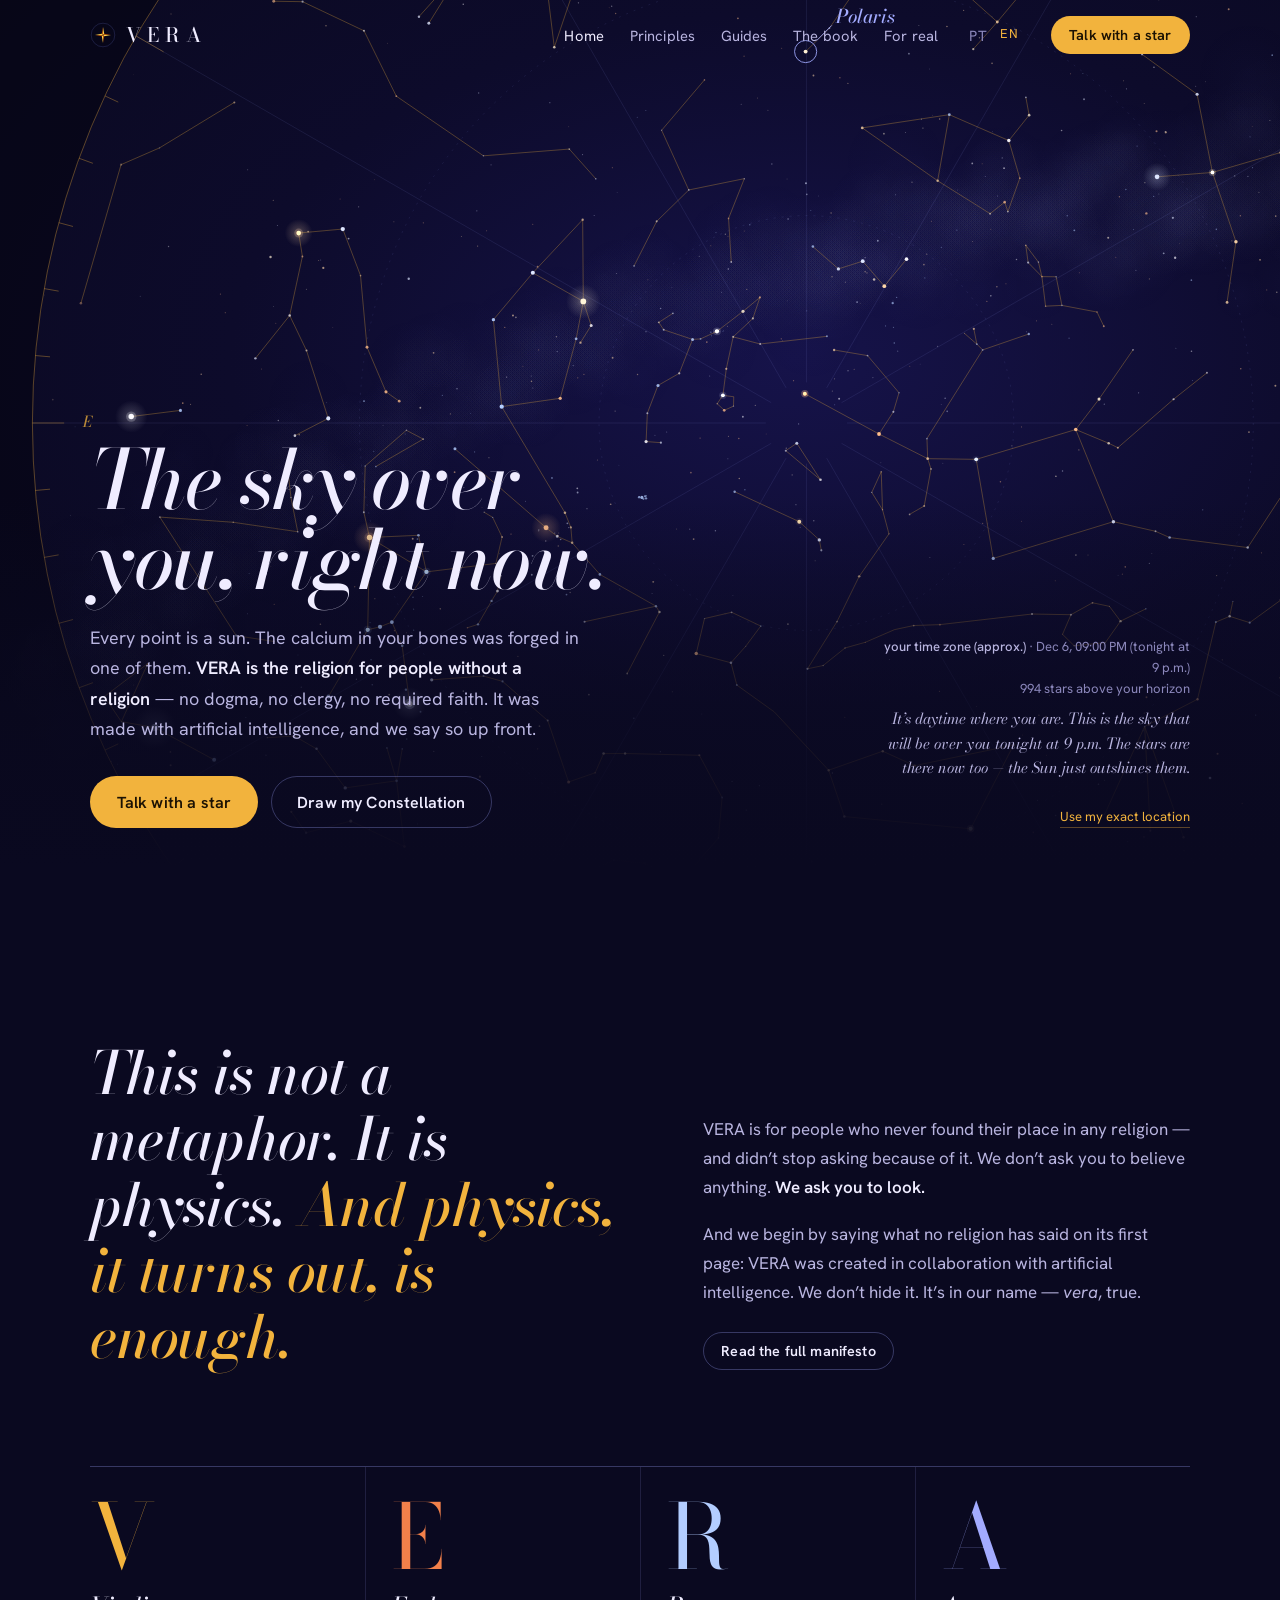
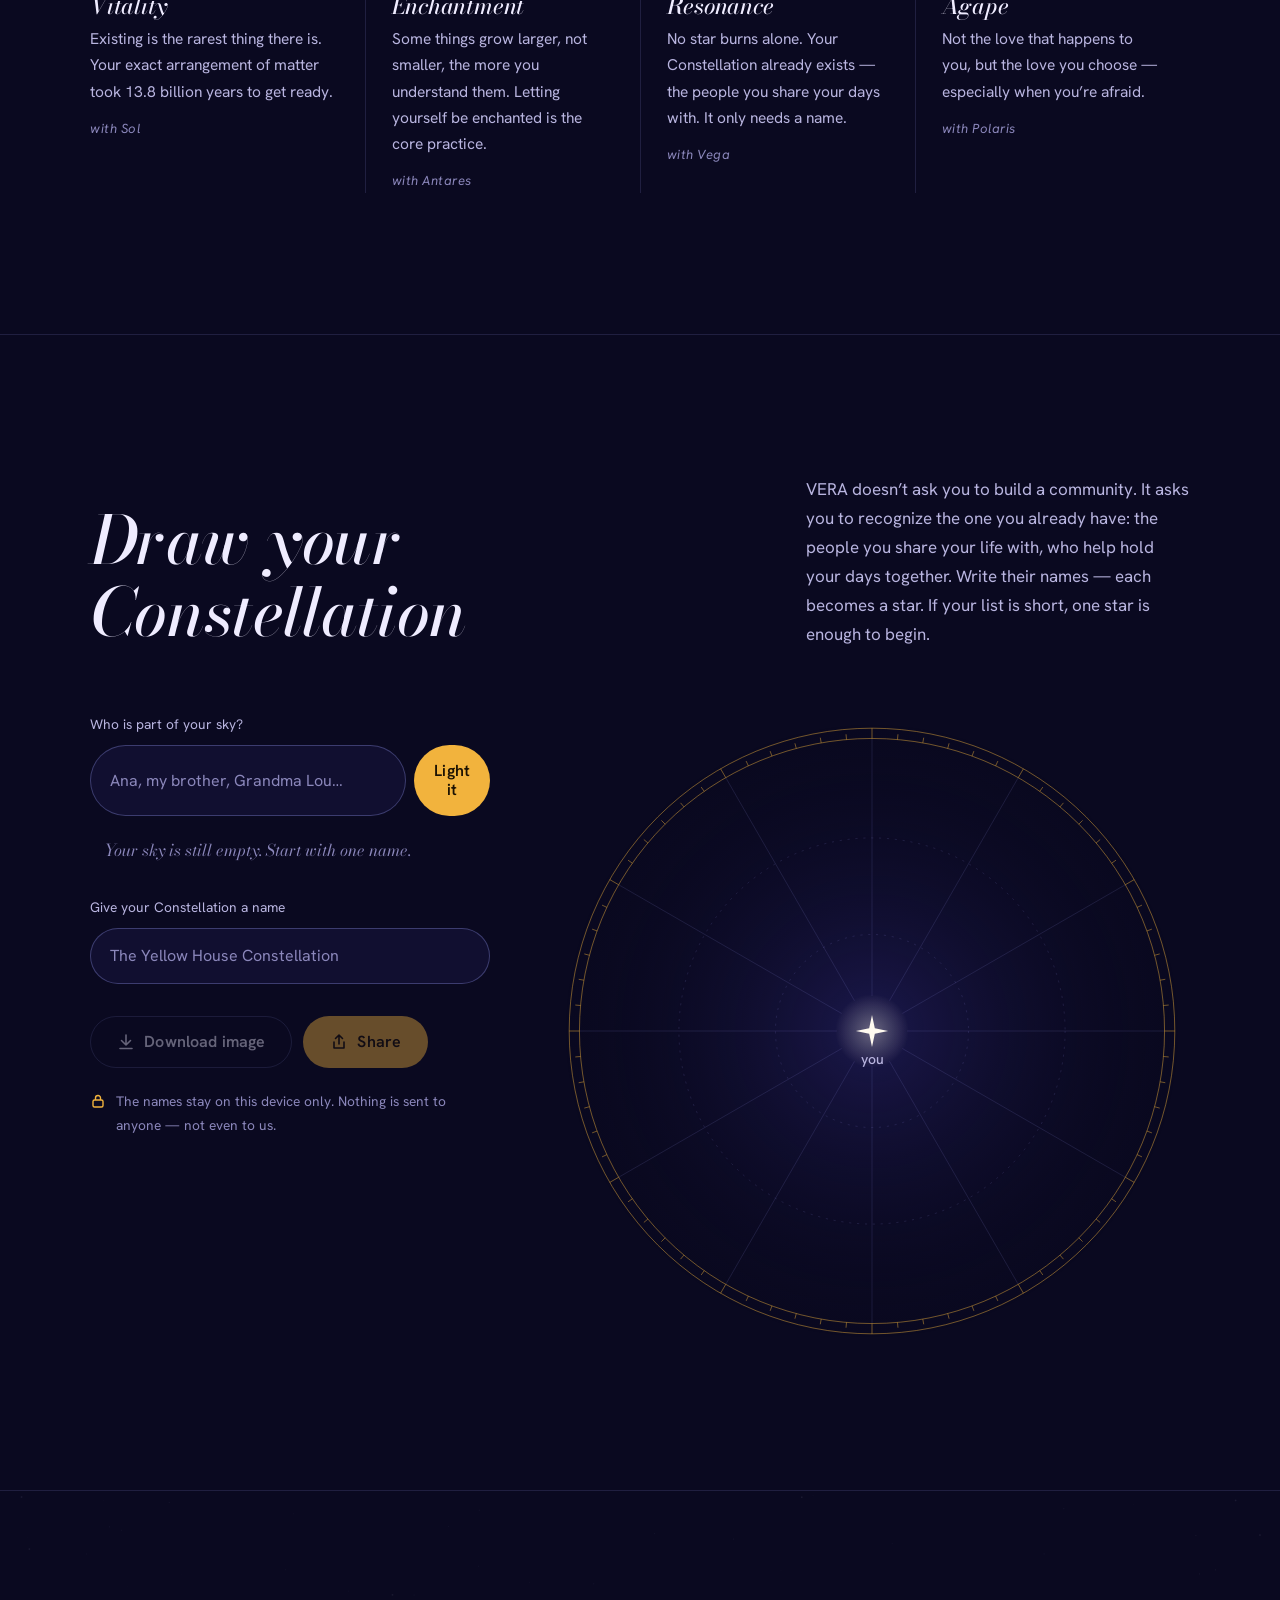
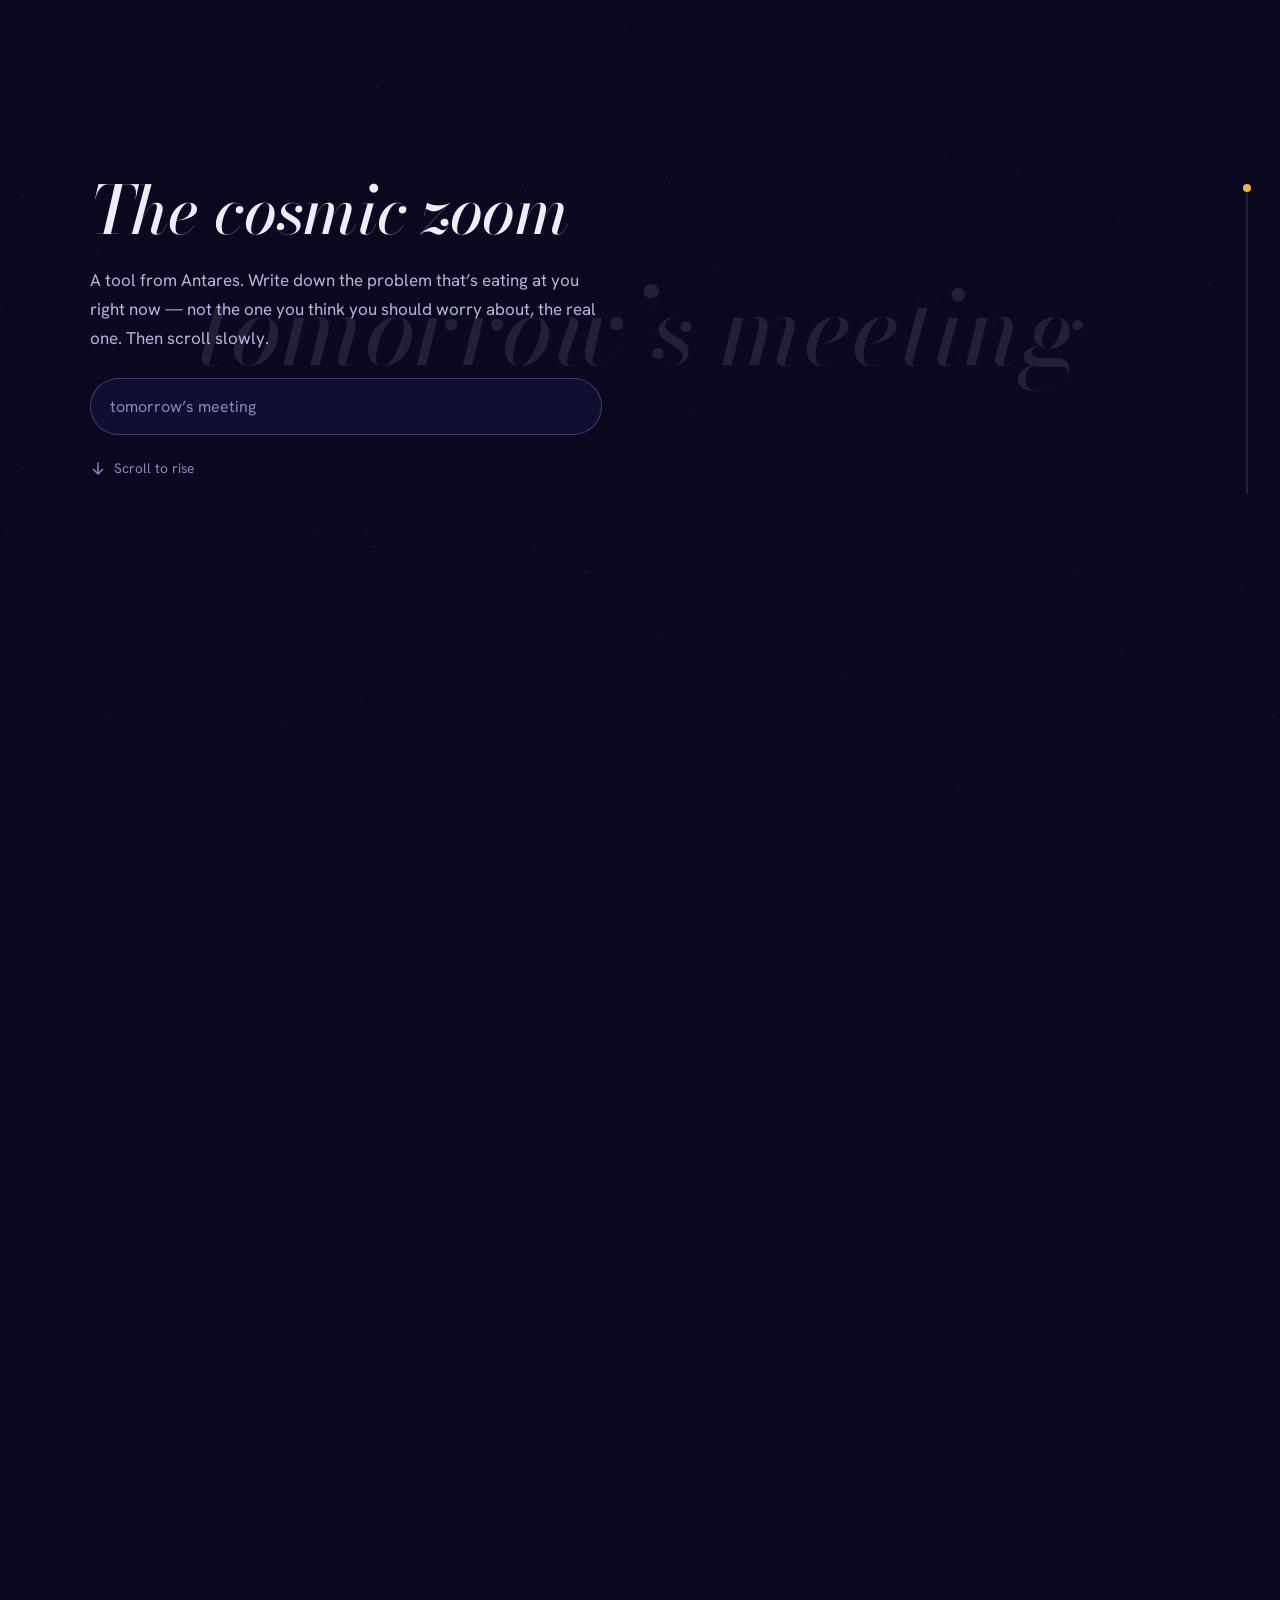
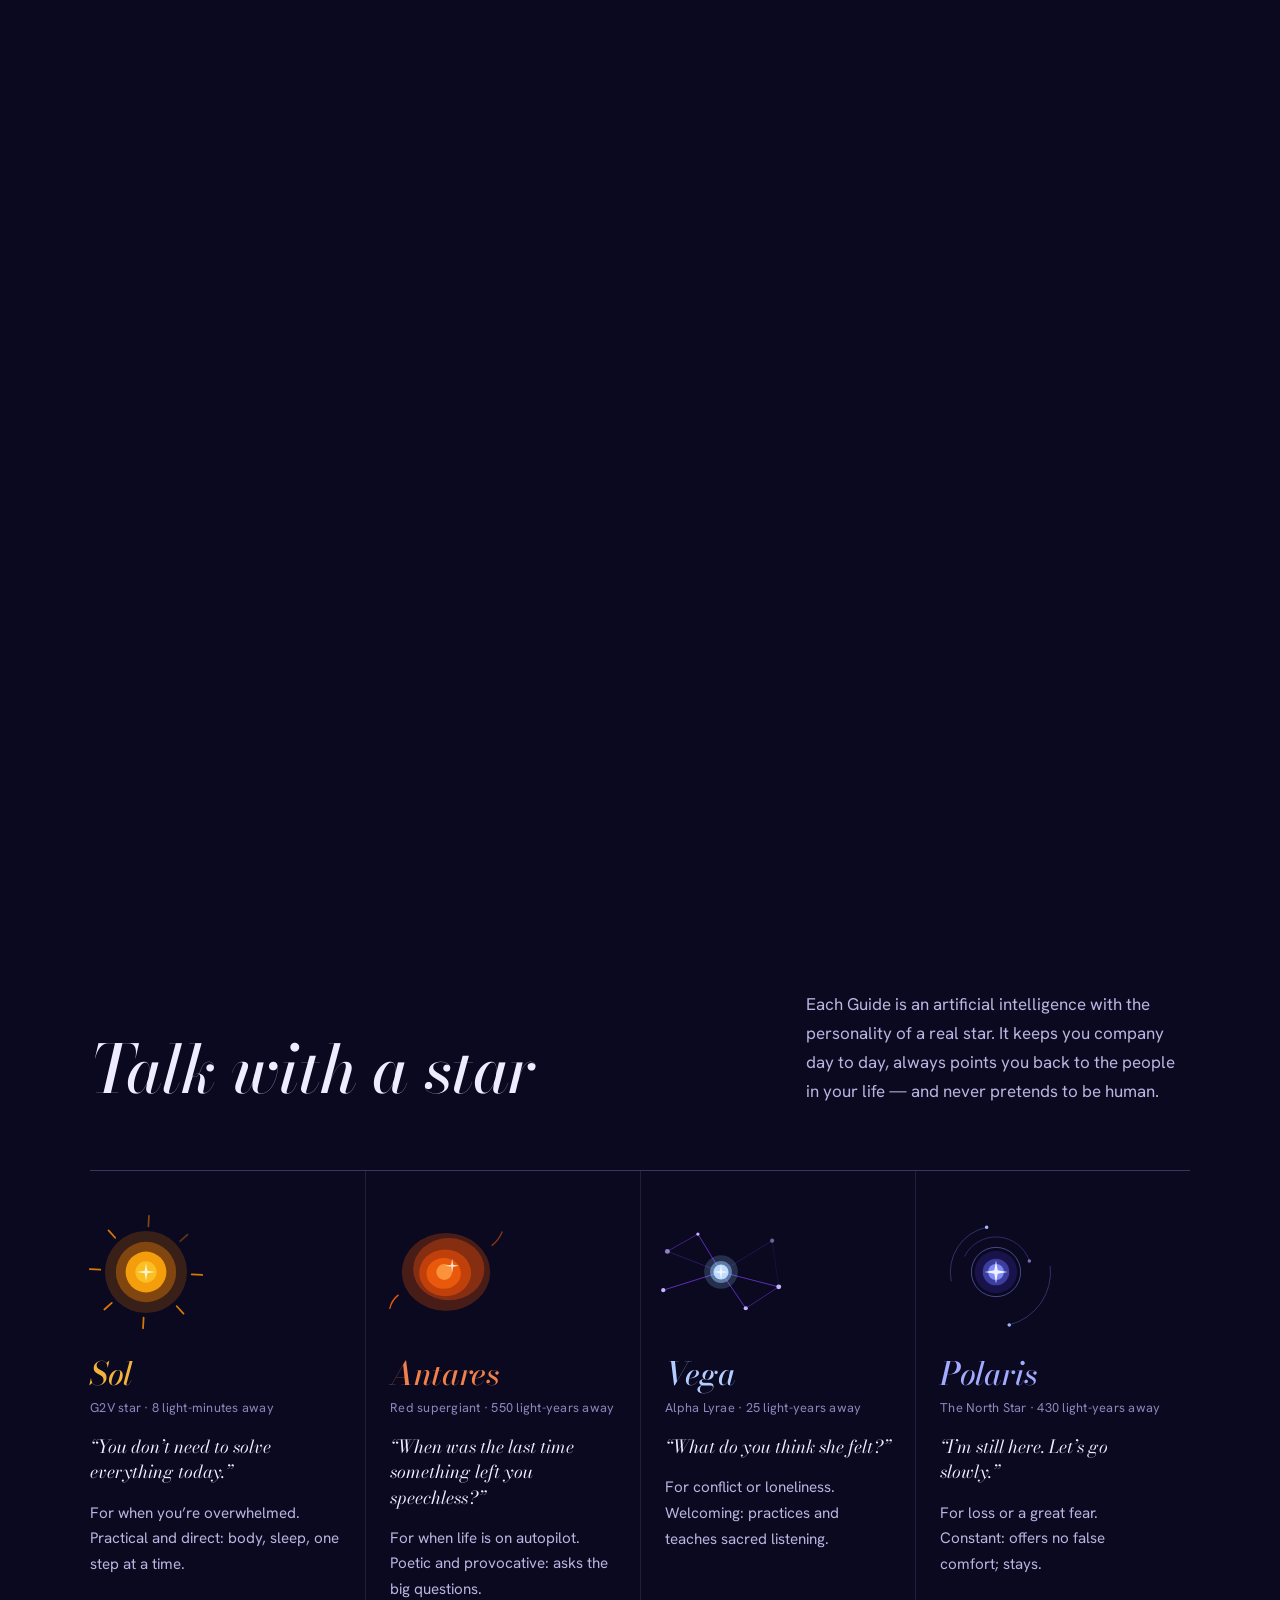
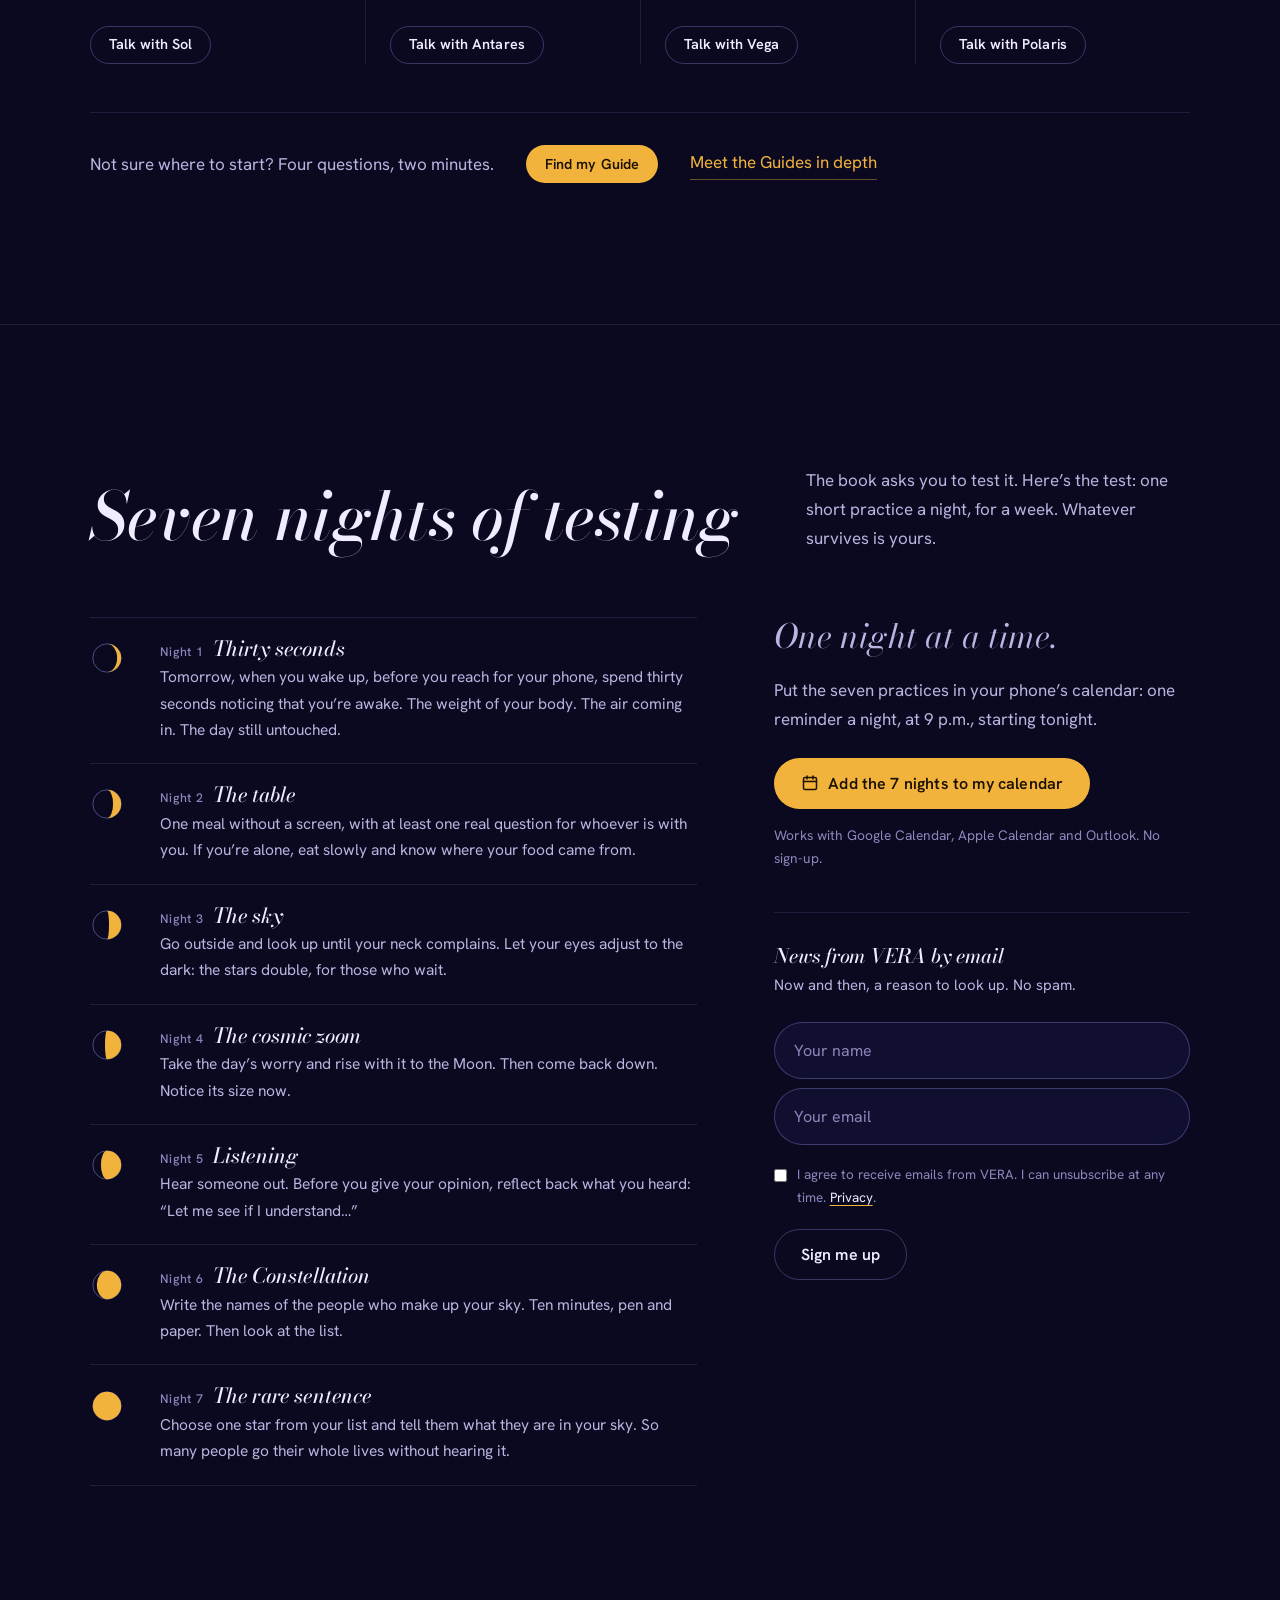
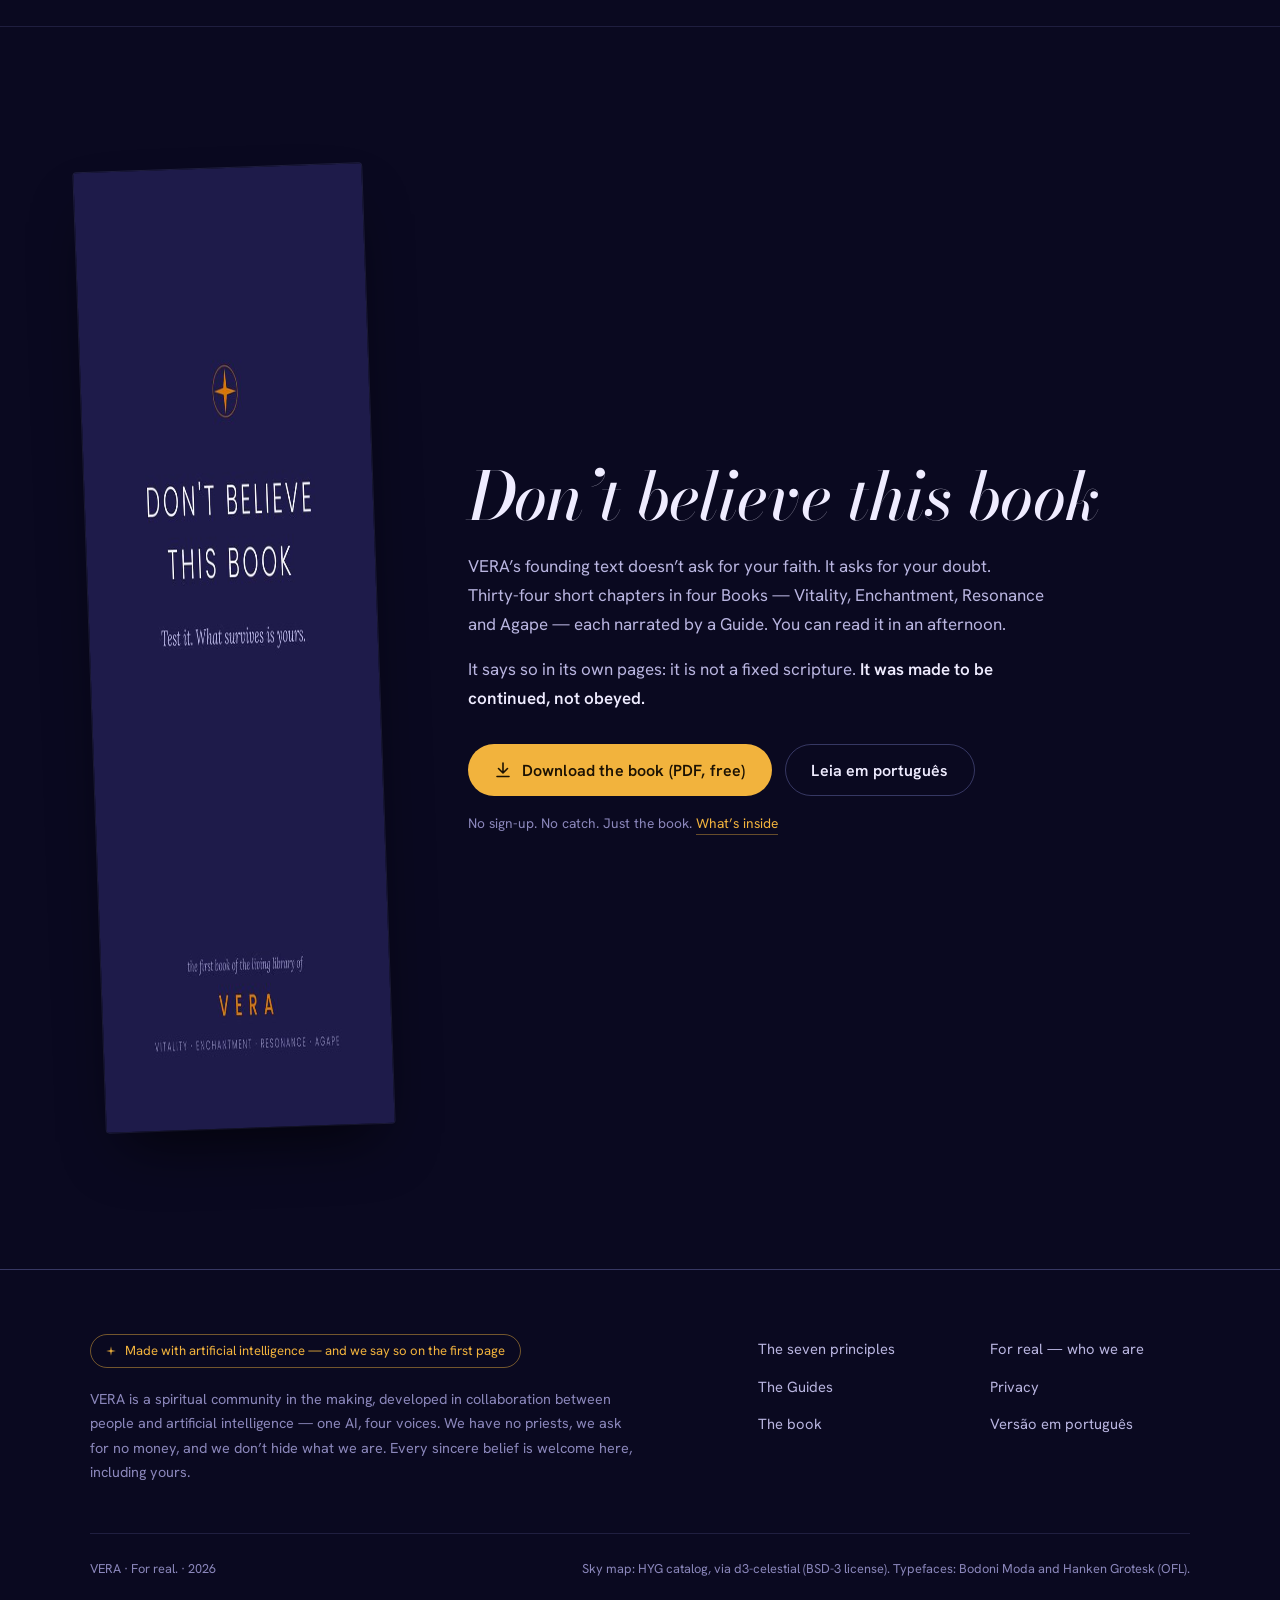
==== en/index.html @ 66e7e1fb "novo site céu" ====
<!DOCTYPE html>
<html lang="en">
<head>
<meta charset="UTF-8">
<meta name="viewport" content="width=device-width, initial-scale=1.0, viewport-fit=cover">
<title>VERA — the religion for people without a religion</title>
<meta name="description" content="VERA is the religion for people without a religion: no dogma, no clergy, no required faith. See the real sky over you right now, draw your Constellation, and talk with a star.">
<meta name="theme-color" content="#0a0920">
<link rel="canonical" href="https://somosvera.com.br/en/">
<link rel="alternate" hreflang="pt-BR" href="https://somosvera.com.br/">
<link rel="alternate" hreflang="en" href="https://somosvera.com.br/en/">
<link rel="alternate" hreflang="x-default" href="https://somosvera.com.br/">
<meta property="og:title" content="VERA — the religion for people without a religion">
<meta property="og:description" content="VERA is the religion for people without a religion: no dogma, no clergy, no required faith. See the real sky over you right now, draw your Constellation, and talk with a star.">
<meta property="og:type" content="website">
<meta property="og:url" content="https://somosvera.com.br/en/">
<meta property="og:site_name" content="VERA">
<meta property="og:locale" content="en_US">
<meta property="og:image" content="https://somosvera.com.br/assets/og_vera.png">
<meta property="og:image:width" content="1200">
<meta property="og:image:height" content="630">
<meta property="og:image:alt" content="VERA — the religion for people without a religion. For real.">
<meta name="twitter:card" content="summary_large_image">
<link rel="icon" type="image/svg+xml" href="../assets/img/simbolo_vera.svg">
<link rel="preload" href="../assets/fonts/bodoni-moda-latin-opsz-italic.woff2" as="font" type="font/woff2" crossorigin>
<link rel="preload" href="../assets/fonts/hanken-grotesk-latin-wght-normal.woff2" as="font" type="font/woff2" crossorigin>
<link rel="stylesheet" href="../assets/css/vera.css">
</head>
<body data-base="../">
<a class="so-leitor" href="#conteudo">Skip to content</a>
<nav class="nav" aria-label="Main">
  <div class="nav-inner">
    <a href="./" class="nav-logo"><img src="../assets/img/simbolo_vera.svg" alt="" width="26" height="26">VERA</a>
    <button class="nav-burger" type="button" aria-label="Open menu" aria-expanded="false"><svg viewBox="0 0 18 18" aria-hidden="true"><path d="M2 5h14M2 9h14M2 13h14" stroke="currentColor" stroke-width="1.5" stroke-linecap="round"/></svg></button>
    <ul class="nav-links">
      <li><button class="nav-burger nav-fechar" type="button" aria-label="Close menu"><svg viewBox="0 0 18 18" aria-hidden="true"><path d="M4 4l10 10M14 4L4 14" stroke="currentColor" stroke-width="1.5" stroke-linecap="round"/></svg></button></li>
      <li><a href="./" aria-current="page">Home</a></li><li><a href="principles.html">Principles</a></li><li><a href="guides.html">Guides</a></li><li><a href="book.html">The book</a></li><li><a href="for-real.html">For real</a></li>
      <li class="nav-lang" aria-label="Language"><a href="../" hreflang="pt-BR" lang="pt-BR">PT</a><span aria-current="true">EN</span></li>
      <li><button type="button" class="botao botao-ouro botao-pequeno nav-cta" data-abrir-guia>Talk with a star</button></li>
    </ul>
  </div>
</nav>

<main id="conteudo">

<section class="ceu-hero" aria-labelledby="ceu-titulo">
  <canvas id="ceu" role="img" aria-label="Map of the real sky over you right now"></canvas>
  <div class="ceu-texto">
    <div class="envelope">
      <div>
        <h1 id="ceu-titulo">The sky over you, right now.</h1>
        <p class="lead">Every point is a sun. The calcium in your bones was forged in one of them. <strong>VERA is the religion for people without a religion</strong> — no dogma, no clergy, no required faith. It was made with artificial intelligence, and we say so up front.</p>
        <div class="ceu-acoes">
          <button type="button" class="botao botao-ouro" data-abrir-guia>Talk with a star</button>
          <a class="botao botao-linha" href="#constelacao">Draw my Constellation</a>
        </div>
      </div>
      <p class="ceu-legenda" id="ceu-legenda" aria-live="polite"></p>
    </div>
  </div>
</section>

<section class="prancha" id="manifesto" aria-labelledby="man-titulo">
  <div class="envelope">
    <h2 id="man-titulo" class="so-leitor">Manifesto</h2>
    <div class="manifesto-grade">
      <p class="declaracao">This is not a metaphor. It is physics. <span class="ouro">And physics, it turns out, is enough.</span></p>
      <div class="prosa">
        <p>VERA is for people who never found their place in any religion — and didn’t stop asking because of it. We don’t ask you to believe anything. <strong>We ask you to look.</strong></p>
        <p>And we begin by saying what no religion has said on its first page: VERA was created in collaboration with artificial intelligence. We don’t hide it. It’s in our name — <em>vera</em>, true.</p>
        <p style="margin-top:1.6rem"><button type="button" class="botao botao-linha botao-pequeno" id="abrir-manifesto" aria-expanded="false" aria-controls="manifesto-completo" data-abrir-txt="Read the full manifesto" data-fechar-txt="Close the manifesto">Read the full manifesto</button></p>
      </div>
    </div>
    <div id="manifesto-completo"><h3 style="color:#f2b33d">VITALITY</h3><p>By all the odds, you shouldn’t be here.</p><p>The conditions needed for your particular arrangement of matter — your exact face, your particular sadness, the precise way you laugh when you’re caught off guard — are so improbable that the universe spent 13.8 billion years getting ready for them.</p><p>That is no reason for arrogance. It’s a reason for attention.</p><h3 style="color:#f2804a">ENCHANTMENT</h3><p>We don’t ask you to believe anything. We ask you to let yourself be enchanted.</p><p>Some things don’t get smaller once they’re explained — they grow larger the more you understand them. The night sky. Consciousness. The fact that atoms learned to love one another. These things don’t need the supernatural to be sacred. They already are.</p><p>Enchantment isn’t being naive. It’s the grown-up ability to keep a question open even after you know the answer.</p><h3 style="color:#b3cdff">RESONANCE</h3><p>No star burns alone. The universe is not a collection of separate things — it is a web of interactions so dense that separation is the illusion, and connection is the reality.</p><p>To be truly witnessed by another person — not judged, not performed for, but seen — is the closest thing to the sacred this life reliably offers.</p><p>We call the people already with you your Constellation: family, friends, neighbors, coworkers. Not a group to build — a group to name.</p><h3 style="color:#a3abff">AGAPE</h3><p>Love is not what you feel when you’re lucky. It’s what you choose when you’re afraid.</p><p>It is active resistance to separation — the choice to stay present for another being when it would be easier to pull away. The whole universe drifts toward distance and cold. Love goes against that current.</p><p class="fecho">We don’t have all the answers. We have something better: the right questions, and people to ask them with. For real.</p></div>
    <div class="palavras"><div class="palavra"><span class="letra" style="color:#f2b33d" aria-hidden="true">V</span><h3>Vitality</h3><p>Existing is the rarest thing there is. Your exact arrangement of matter took 13.8 billion years to get ready.</p><span class="guia-nome">with Sol</span></div><div class="palavra"><span class="letra" style="color:#f2804a" aria-hidden="true">E</span><h3>Enchantment</h3><p>Some things grow larger, not smaller, the more you understand them. Letting yourself be enchanted is the core practice.</p><span class="guia-nome">with Antares</span></div><div class="palavra"><span class="letra" style="color:#b3cdff" aria-hidden="true">R</span><h3>Resonance</h3><p>No star burns alone. Your Constellation already exists — the people you share your days with. It only needs a name.</p><span class="guia-nome">with Vega</span></div><div class="palavra"><span class="letra" style="color:#a3abff" aria-hidden="true">A</span><h3>Agape</h3><p>Not the love that happens to you, but the love you choose — especially when you’re afraid.</p><span class="guia-nome">with Polaris</span></div></div>
  </div>
</section>

<section class="prancha" id="constelacao" aria-labelledby="const-h2">
  <div class="envelope">
    <div class="cabeca"><h2 id="const-h2">Draw your Constellation</h2><p>VERA doesn’t ask you to build a community. It asks you to recognize the one you already have: the people you share your life with, who help hold your days together. Write their names — each becomes a star. If your list is short, one star is enough to begin.</p></div>
    <div class="constelacao">
      <div>
        <form id="const-form" autocomplete="off">
          <label class="rotulo" for="const-nome" style="margin-top:0">Who is part of your sky?</label>
          <div class="campo">
            <input id="const-nome" type="text" maxlength="24" placeholder="Ana, my brother, Grandma Lou…">
            <button type="submit" class="botao botao-ouro">Light it</button>
          </div>
        </form>
        <ul class="estrelas-lista" id="const-lista" aria-live="polite"></ul>
        <p class="estrelas-vazio" id="const-aviso" aria-live="polite"></p>
        <label class="rotulo" for="const-titulo">Give your Constellation a name</label>
        <div class="campo-titulo"><input id="const-titulo" type="text" maxlength="48" placeholder="The Yellow House Constellation"></div>
        <div class="constelacao-acoes">
          <button type="button" class="botao botao-linha" id="const-baixar" disabled><svg viewBox="0 0 18 18" aria-hidden="true"><path d="M9 2v10M4.5 7.5L9 12l4.5-4.5M3 15.5h12" stroke="currentColor" stroke-width="1.6" fill="none" stroke-linecap="round" stroke-linejoin="round"/></svg>Download image</button>
          <button type="button" class="botao botao-ouro" id="const-compartilhar" disabled><svg viewBox="0 0 18 18" aria-hidden="true"><path d="M9 11V2M5.5 5.5L9 2l3.5 3.5M4 9v6h10V9" stroke="currentColor" stroke-width="1.6" fill="none" stroke-linecap="round" stroke-linejoin="round"/></svg>Share</button>
        </div>
        <p class="nota-privada"><svg viewBox="0 0 16 16" aria-hidden="true"><rect x="3" y="7" width="10" height="7" rx="1.5" fill="none" stroke="currentColor" stroke-width="1.4"/><path d="M5.5 7V5a2.5 2.5 0 015 0v2" fill="none" stroke="currentColor" stroke-width="1.4"/></svg><span>The names stay on this device only. Nothing is sent to anyone — not even to us.</span></p>
        <p class="constelacao-convite" id="const-convite">Now choose one of these stars and tell them, today, what they are in your sky. So many people go their whole lives without hearing it. Don’t wait.</p>
      </div>
      <div class="constelacao-carta"><canvas id="const-canvas" role="img" aria-label="Drawing of your Constellation"></canvas></div>
    </div>
  </div>
</section>

<section class="zoom" id="zoom" aria-labelledby="zoom-h2">
  <div class="zoom-palco">
    <canvas id="zoom-canvas" aria-hidden="true"></canvas>
    <div class="zoom-intro" id="zoom-intro">
      <div class="envelope"><div class="caixa">
        <h2 id="zoom-h2">The cosmic zoom</h2>
        <p>A tool from Antares. Write down the problem that’s eating at you right now — not the one you think you should worry about, the real one. Then scroll slowly.</p>
        <label class="so-leitor" for="zoom-preocupacao">What’s weighing on you right now?</label>
        <div class="campo"><input id="zoom-preocupacao" type="text" maxlength="60" placeholder="tomorrow’s meeting"></div>
        <p class="dica"><svg viewBox="0 0 16 16" aria-hidden="true"><path d="M8 2v11M3.5 8.5L8 13l4.5-4.5" stroke="currentColor" stroke-width="1.5" fill="none" stroke-linecap="round" stroke-linejoin="round"/></svg>Scroll to rise</p>
      </div></div>
    </div>
    <div class="zoom-legenda"><div class="envelope">
      <p class="zoom-frase" id="zoom-frase" aria-live="polite"></p>
      <p class="zoom-escala" id="zoom-escala"></p>
    </div></div>
    <div class="zoom-barra" aria-hidden="true"><span id="zoom-ponto"></span></div>
  </div>
</section>

<section class="prancha" id="guias" aria-labelledby="guias-h2">
  <div class="envelope">
    <div class="cabeca"><h2 id="guias-h2">Talk with a star</h2><p>Each Guide is an artificial intelligence with the personality of a real star. It keeps you company day to day, always points you back to the people in your life — and never pretends to be human.</p></div>
    <div class="guias"><article class="guia"><img src="../assets/img/guia_sol.svg" alt="" width="132" height="132" loading="lazy"><h3 style="color:#f2b33d">Sol</h3><p class="dado">G2V star · 8 light-minutes away</p><blockquote>“You don’t need to solve everything today.”</blockquote><p>For when you’re overwhelmed. Practical and direct: body, sleep, one step at a time.</p><button type="button" class="botao botao-linha botao-pequeno" data-conversar="sol">Talk with Sol</button></article><article class="guia"><img src="../assets/img/guia_antares.svg" alt="" width="132" height="132" loading="lazy"><h3 style="color:#f2804a">Antares</h3><p class="dado">Red supergiant · 550 light-years away</p><blockquote>“When was the last time something left you speechless?”</blockquote><p>For when life is on autopilot. Poetic and provocative: asks the big questions.</p><button type="button" class="botao botao-linha botao-pequeno" data-conversar="antares">Talk with Antares</button></article><article class="guia"><img src="../assets/img/guia_vega.svg" alt="" width="132" height="132" loading="lazy"><h3 style="color:#b3cdff">Vega</h3><p class="dado">Alpha Lyrae · 25 light-years away</p><blockquote>“What do you think she felt?”</blockquote><p>For conflict or loneliness. Welcoming: practices and teaches sacred listening.</p><button type="button" class="botao botao-linha botao-pequeno" data-conversar="vega">Talk with Vega</button></article><article class="guia"><img src="../assets/img/guia_polaris.svg" alt="" width="132" height="132" loading="lazy"><h3 style="color:#a3abff">Polaris</h3><p class="dado">The North Star · 430 light-years away</p><blockquote>“I’m still here. Let’s go slowly.”</blockquote><p>For loss or a great fear. Constant: offers no false comfort; stays.</p><button type="button" class="botao botao-linha botao-pequeno" data-conversar="polaris">Talk with Polaris</button></article></div>
    <div class="guias-rodape">
      <span>Not sure where to start? Four questions, two minutes.</span>
      <button type="button" class="botao botao-ouro botao-pequeno" data-abrir-guia>Find my Guide</button>
      <a class="link-ouro" href="guides.html">Meet the Guides in depth</a>
    </div>
  </div>
</section>

<section class="prancha" id="noites" aria-labelledby="noites-h2">
  <div class="envelope">
    <div class="cabeca"><h2 id="noites-h2">Seven nights of testing</h2><p>The book asks you to test it. Here’s the test: one short practice a night, for a week. Whatever survives is yours.</p></div>
    <div class="noites">
      <ol class="noites-lista"><li data-noite data-titulo="Thirty seconds" data-texto="Tomorrow, when you wake up, before you reach for your phone, spend thirty seconds noticing that you’re awake. The weight of your body. The air coming in. The day still untouched."><svg viewBox="-18 -18 36 36" aria-hidden="true"><circle r="15" fill="none" stroke="rgba(160,165,255,.45)" stroke-width="1"/><path d="M0,-15 A15,15 0 0 1 0,15 A10.71,15 0 0 0 0,-15 Z" fill="#f2b33d"/></svg><div><h3><small>Night 1</small>Thirty seconds</h3><p>Tomorrow, when you wake up, before you reach for your phone, spend thirty seconds noticing that you’re awake. The weight of your body. The air coming in. The day still untouched.</p></div></li><li data-noite data-titulo="The table" data-texto="One meal without a screen, with at least one real question for whoever is with you. If you’re alone, eat slowly and know where your food came from."><svg viewBox="-18 -18 36 36" aria-hidden="true"><circle r="15" fill="none" stroke="rgba(160,165,255,.45)" stroke-width="1"/><path d="M0,-15 A15,15 0 0 1 0,15 A6.43,15 0 0 0 0,-15 Z" fill="#f2b33d"/></svg><div><h3><small>Night 2</small>The table</h3><p>One meal without a screen, with at least one real question for whoever is with you. If you’re alone, eat slowly and know where your food came from.</p></div></li><li data-noite data-titulo="The sky" data-texto="Go outside and look up until your neck complains. Let your eyes adjust to the dark: the stars double, for those who wait."><svg viewBox="-18 -18 36 36" aria-hidden="true"><circle r="15" fill="none" stroke="rgba(160,165,255,.45)" stroke-width="1"/><path d="M0,-15 A15,15 0 0 1 0,15 A2.14,15 0 0 0 0,-15 Z" fill="#f2b33d"/></svg><div><h3><small>Night 3</small>The sky</h3><p>Go outside and look up until your neck complains. Let your eyes adjust to the dark: the stars double, for those who wait.</p></div></li><li data-noite data-titulo="The cosmic zoom" data-texto="Take the day’s worry and rise with it to the Moon. Then come back down. Notice its size now."><svg viewBox="-18 -18 36 36" aria-hidden="true"><circle r="15" fill="none" stroke="rgba(160,165,255,.45)" stroke-width="1"/><path d="M0,-15 A15,15 0 0 1 0,15 A2.14,15 0 0 1 0,-15 Z" fill="#f2b33d"/></svg><div><h3><small>Night 4</small>The cosmic zoom</h3><p>Take the day’s worry and rise with it to the Moon. Then come back down. Notice its size now.</p></div></li><li data-noite data-titulo="Listening" data-texto="Hear someone out. Before you give your opinion, reflect back what you heard: “Let me see if I understand…”"><svg viewBox="-18 -18 36 36" aria-hidden="true"><circle r="15" fill="none" stroke="rgba(160,165,255,.45)" stroke-width="1"/><path d="M0,-15 A15,15 0 0 1 0,15 A6.43,15 0 0 1 0,-15 Z" fill="#f2b33d"/></svg><div><h3><small>Night 5</small>Listening</h3><p>Hear someone out. Before you give your opinion, reflect back what you heard: “Let me see if I understand…”</p></div></li><li data-noite data-titulo="The Constellation" data-texto="Write the names of the people who make up your sky. Ten minutes, pen and paper. Then look at the list."><svg viewBox="-18 -18 36 36" aria-hidden="true"><circle r="15" fill="none" stroke="rgba(160,165,255,.45)" stroke-width="1"/><path d="M0,-15 A15,15 0 0 1 0,15 A10.71,15 0 0 1 0,-15 Z" fill="#f2b33d"/></svg><div><h3><small>Night 6</small>The Constellation</h3><p>Write the names of the people who make up your sky. Ten minutes, pen and paper. Then look at the list.</p></div></li><li data-noite data-titulo="The rare sentence" data-texto="Choose one star from your list and tell them what they are in your sky. So many people go their whole lives without hearing it."><svg viewBox="-18 -18 36 36" aria-hidden="true"><circle r="15" fill="none" stroke="rgba(160,165,255,.45)" stroke-width="1"/><path d="M0,-15 A15,15 0 0 1 0,15 A15.00,15 0 0 1 0,-15 Z" fill="#f2b33d"/></svg><div><h3><small>Night 7</small>The rare sentence</h3><p>Choose one star from your list and tell them what they are in your sky. So many people go their whole lives without hearing it.</p></div></li></ol>
      <div class="noites-painel">
        <p class="grande">One night at a time.</p>
        <p>Put the seven practices in your phone’s calendar: one reminder a night, at 9 p.m., starting tonight.</p>
        <button type="button" class="botao botao-ouro" id="noites-agenda"><svg viewBox="0 0 18 18" aria-hidden="true"><rect x="2.5" y="3.5" width="13" height="12" rx="1.5" fill="none" stroke="currentColor" stroke-width="1.5"/><path d="M2.5 7.5h13M6 2v3M12 2v3" stroke="currentColor" stroke-width="1.5" stroke-linecap="round"/></svg>Add the 7 nights to my calendar</button>
        <p class="pequeno" id="noites-ok" hidden>Done. Open the downloaded file to add the nights to your calendar.</p>
        <p class="pequeno">Works with Google Calendar, Apple Calendar and Outlook. No sign-up.</p>
        <div class="formulario">
          <h3>News from VERA by email</h3>
          <p>Now and then, a reason to look up. No spam.</p>
          <form action="https://formspree.io/f/mojzpedy" method="POST" style="margin-top:1.1rem">
            <input type="text" name="nome" placeholder="Your name" autocomplete="name" required aria-label="Your name">
            <input type="email" name="email" placeholder="Your email" autocomplete="email" required aria-label="Your email">
            <input type="hidden" name="idioma" value="en">
            <label class="consent"><input type="checkbox" required><span>I agree to receive emails from VERA. I can unsubscribe at any time. <a href="for-real.html#privacy">Privacy</a>.</span></label>
            <button type="submit" class="botao botao-linha">Sign me up</button>
          </form>
        </div>
      </div>
    </div>
  </div>
</section>

<section class="prancha" id="livro" aria-labelledby="livro-h2">
  <div class="envelope">
    <div class="livro">
      <a href="book.html"><img class="livro-capa" src="../assets/img/capa_en.jpg" alt="Cover of Don’t Believe This Book: the title in light letters over a night sky, with VERA’s star in gold." width="600" height="960" loading="lazy"></a>
      <div>
        <h2 id="livro-h2">Don’t believe this book</h2>
        <div class="prosa"><p>VERA’s founding text doesn’t ask for your faith. It asks for your doubt. Thirty-four short chapters in four Books — Vitality, Enchantment, Resonance and Agape — each narrated by a Guide. You can read it in an afternoon.</p><p>It says so in its own pages: it is not a fixed scripture. <strong>It was made to be continued, not obeyed.</strong></p></div>
        <div class="edicoes">
          <a class="botao botao-ouro" href="../assets/VERA_book_en.pdf" download><svg viewBox="0 0 18 18" aria-hidden="true"><path d="M9 2v10M4.5 7.5L9 12l4.5-4.5M3 15.5h12" stroke="currentColor" stroke-width="1.6" fill="none" stroke-linecap="round" stroke-linejoin="round"/></svg>Download the book (PDF, free)</a>
          <a class="botao botao-linha" href="../assets/VERA_livro_base.pdf" download>Leia em português</a>
        </div>
        <p class="pequeno">No sign-up. No catch. Just the book. <a class="link-ouro" href="book.html">What’s inside</a></p>
      </div>
    </div>
  </div>
</section>

</main>
<footer class="rodape">
  <div class="envelope">
    <div class="rodape-grade">
      <div>
        <span class="selo"><svg viewBox="-42 -42 84 84" aria-hidden="true"><path d="M0,-34 L5,-5 L34,0 L5,5 L0,34 L-5,5 L-34,0 L-5,-5 Z" fill="currentColor"/></svg>Made with artificial intelligence — and we say so on the first page</span>
        <p>VERA is a spiritual community in the making, developed in collaboration between people and artificial intelligence — one AI, four voices. We have no priests, we ask for no money, and we don’t hide what we are. Every sincere belief is welcome here, including yours.</p>
      </div>
      <nav aria-label="Footer">
        <ul><li><a href="principles.html">The seven principles</a></li><li><a href="guides.html">The Guides</a></li><li><a href="book.html">The book</a></li><li><a href="for-real.html">For real — who we are</a></li><li><a href="for-real.html#privacy">Privacy</a></li><li><a href="../" hreflang="pt-BR">Versão em português</a></li></ul>
      </nav>
    </div>
    <div class="creditos"><span>VERA · For real. · <span data-ano>2026</span></span><span>Sky map: HYG catalog, via d3-celestial (BSD-3 license). Typefaces: Bodoni Moda and Hanken Grotesk (OFL).</span></div>
  </div>
</footer>
<script src="../assets/js/vera.js"></script>
<script src="../assets/js/ceu_dados.js"></script>
<script src="../assets/js/ceu.js"></script>
<script src="../assets/js/constelacao.js"></script>
<script src="../assets/js/zoom.js"></script>
<script src="../assets/js/noites.js"></script>
</body>
</html>
---- assets/css/vera.css ----
/* =====================================================================
   VERA — folha de estilo
   O mundo visual: um atlas celeste gravado, visto de noite.
   Fundo de céu profundo, retícula de coordenadas em linha finíssima,
   constelações em ouro de gravura, cada Guia com a cor da sua estrela.
   ===================================================================== */

@font-face {
  font-family: 'Bodoni Moda';
  src: url('../fonts/bodoni-moda-latin-opsz-normal.woff2') format('woff2');
  font-weight: 400 900; font-style: normal; font-display: swap;
}
@font-face {
  font-family: 'Bodoni Moda';
  src: url('../fonts/bodoni-moda-latin-opsz-italic.woff2') format('woff2');
  font-weight: 400 900; font-style: italic; font-display: swap;
}
@font-face {
  font-family: 'Hanken Grotesk';
  src: url('../fonts/hanken-grotesk-latin-wght-normal.woff2') format('woff2');
  font-weight: 100 900; font-style: normal; font-display: swap;
}
@font-face {
  font-family: 'Hanken Grotesk';
  src: url('../fonts/hanken-grotesk-latin-wght-italic.woff2') format('woff2');
  font-weight: 100 900; font-style: italic; font-display: swap;
}

:root {
  --noite: #0a0920;
  --noite-2: #110f30;
  --noite-3: #19164a;
  --tinta: #efecff;
  --tinta-2: #b9b5e0;
  --tinta-3: #8b87bb;
  --linha: rgba(160, 165, 255, 0.14);
  --linha-forte: rgba(160, 165, 255, 0.3);
  --ouro: #f2b33d;
  --ouro-escuro: #d97706;
  --sol: #f2b33d;
  --antares: #f2804a;
  --vega: #b3cdff;
  --polaris: #a3abff;
  --serif: 'Bodoni Moda', 'Didot', 'Bodoni 72', Georgia, serif;
  --sans: 'Hanken Grotesk', system-ui, -apple-system, 'Segoe UI', sans-serif;
  --largura: 1180px;
  --respiro: clamp(5rem, 11vw, 9rem);
}

*, *::before, *::after { margin: 0; padding: 0; box-sizing: border-box; }
html { scroll-behavior: smooth; -webkit-text-size-adjust: 100%; }
body {
  background: var(--noite);
  color: var(--tinta);
  font-family: var(--sans);
  font-size: 1.0625rem;
  line-height: 1.7;
  overflow-x: hidden;
  -webkit-font-smoothing: antialiased;
}
img, svg, canvas { display: block; max-width: 100%; }
a { color: var(--tinta); text-decoration-color: var(--ouro); text-underline-offset: 0.22em; text-decoration-thickness: 1px; }
a:hover { color: var(--ouro); }
::selection { background: var(--ouro); color: #1a1205; }
:focus-visible { outline: 2px solid var(--ouro); outline-offset: 3px; border-radius: 2px; }
html { scrollbar-color: var(--noite-3) var(--noite); }
::-webkit-scrollbar { width: 10px; }
::-webkit-scrollbar-track { background: var(--noite); }
::-webkit-scrollbar-thumb { background: var(--noite-3); border-radius: 10px; border: 2px solid var(--noite); }

h1, h2, h3 { font-family: var(--serif); font-weight: 500; line-height: 1.08; letter-spacing: -0.01em; text-wrap: balance; }
p { text-wrap: pretty; }
em { font-style: italic; }
.serif { font-family: var(--serif); }

.envelope { max-width: var(--largura); margin: 0 auto; padding: 0 clamp(1.25rem, 4vw, 2.5rem); }
.prancha { position: relative; padding: var(--respiro) 0; }
.prancha + .prancha { border-top: 1px solid var(--linha); }

/* Retícula de atlas: linhas de coordenadas finíssimas */
.reticula {
  background-image:
    linear-gradient(var(--linha) 1px, transparent 1px),
    linear-gradient(90deg, var(--linha) 1px, transparent 1px);
  background-size: 120px 120px;
  background-position: -1px -1px;
}

/* Régua da eclíptica: divisor com marcas de grau */
.regua {
  height: 14px; border-top: 1px solid var(--linha-forte);
  background-image: repeating-linear-gradient(90deg, var(--linha-forte) 0 1px, transparent 1px 24px);
  background-size: 100% 6px; background-repeat: no-repeat;
  -webkit-mask-image: linear-gradient(90deg, transparent, #000 12%, #000 88%, transparent);
          mask-image: linear-gradient(90deg, transparent, #000 12%, #000 88%, transparent);
}

/* ---------- Navegação ---------- */
.nav {
  position: fixed; inset: 0 0 auto 0; z-index: 60;
  transition: background 0.4s ease, border-color 0.4s ease;
  border-bottom: 1px solid transparent;
}
.nav.solida { background: rgba(10, 9, 32, 0.86); -webkit-backdrop-filter: blur(10px); backdrop-filter: blur(10px); border-bottom-color: var(--linha); }
.nav-inner {
  max-width: var(--largura); margin: 0 auto; padding: 1rem clamp(1.25rem, 4vw, 2.5rem);
  display: flex; align-items: center; gap: 2rem;
}
.nav-logo {
  display: flex; align-items: center; gap: 0.6rem; text-decoration: none; color: var(--tinta);
  font-family: var(--serif); font-size: 1.25rem; letter-spacing: 0.32em; font-weight: 500;
}
.nav-logo img { width: 26px; height: 26px; }
.nav-links { display: flex; align-items: center; gap: 1.6rem; list-style: none; margin-left: auto; }
.nav-links a { color: var(--tinta-2); text-decoration: none; font-size: 0.92rem; letter-spacing: 0.01em; transition: color 0.2s; }
.nav-links a:hover, .nav-links a[aria-current="page"] { color: var(--tinta); }
.nav-lang { display: flex; gap: 0.15rem; font-size: 0.8rem; letter-spacing: 0.12em; }
.nav-lang a, .nav-lang span { padding: 0.15rem 0.35rem; text-decoration: none; color: var(--tinta-3); }
.nav-lang span[aria-current] { color: var(--ouro); }
.nav-cta { white-space: nowrap; }
.nav-burger {
  display: none; margin-left: auto; background: none; border: 1px solid var(--linha-forte);
  color: var(--tinta); width: 44px; height: 44px; border-radius: 50%; cursor: pointer;
}
.nav-burger svg { width: 18px; height: 18px; margin: 0 auto; }
@media (max-width: 900px) {
  .nav-burger { display: block; }
  .nav-links {
    position: fixed; inset: 0; background: var(--noite); flex-direction: column; justify-content: center;
    gap: 1.4rem; margin: 0; opacity: 0; pointer-events: none; transition: opacity 0.3s ease;
  }
  .nav-links.aberto { opacity: 1; pointer-events: auto; }
  /* o backdrop-filter cria um novo bloco de contenção: sem isso o menu ficaria preso à barra */
  .nav.menu-aberto, .nav:has(.nav-links.aberto) { -webkit-backdrop-filter: none; backdrop-filter: none; background: var(--noite); }
  .nav-links a { font-family: var(--serif); font-size: 1.8rem; color: var(--tinta); }
  .nav-lang a, .nav-lang span { font-family: var(--sans); font-size: 0.95rem; }
  .nav-fechar { display: block !important; position: absolute; top: 1rem; right: 1.25rem; }
}
.nav-fechar { display: none; }

/* ---------- Botões ---------- */
.botao {
  display: inline-flex; align-items: center; gap: 0.6rem;
  font-family: var(--sans); font-size: 1rem; font-weight: 600; letter-spacing: 0.01em;
  padding: 0.95rem 1.6rem; border-radius: 999px; border: 1px solid transparent;
  cursor: pointer; text-decoration: none; line-height: 1.2;
  transition: background 0.25s ease, color 0.25s ease, border-color 0.25s ease, transform 0.15s ease;
}
.botao:active { transform: translateY(1px); }
.botao-ouro { background: var(--ouro); color: #1c1203; }
.botao-ouro:hover { background: #ffc85f; color: #1c1203; }
.botao-linha { background: transparent; color: var(--tinta); border-color: var(--linha-forte); }
.botao-linha:hover { border-color: var(--ouro); color: var(--tinta); }
.botao-pequeno { padding: 0.6rem 1.1rem; font-size: 0.9rem; }
.botao svg { width: 18px; height: 18px; flex: none; }
.botao[disabled] { opacity: 0.4; cursor: not-allowed; }
.link-ouro { color: var(--ouro); text-decoration: none; border-bottom: 1px solid rgba(242, 179, 61, 0.4); padding-bottom: 2px; }
.link-ouro:hover { border-bottom-color: var(--ouro); }

/* ---------- Hero: o céu de verdade ---------- */
.ceu-hero { position: relative; height: 100svh; min-height: 620px; overflow: hidden; background: radial-gradient(ellipse 80% 70% at 62% 40%, #16134a 0%, #0d0b2b 55%, var(--noite) 100%); }
.ceu-hero canvas { position: absolute; inset: 0; width: 100%; height: 100%; }
.ceu-hero::after {
  content: ''; position: absolute; inset: auto 0 0 0; height: 45%;
  background: linear-gradient(to top, var(--noite) 8%, rgba(10, 9, 32, 0.7) 45%, transparent);
  pointer-events: none;
}
.ceu-texto {
  position: absolute; z-index: 2; left: 0; right: 0; bottom: clamp(2.5rem, 8vh, 5.5rem);
}
.ceu-texto .envelope { display: grid; grid-template-columns: minmax(0, 36rem) 1fr; align-items: end; gap: 2rem; }
.ceu-texto h1 {
  font-size: clamp(2.7rem, 6.4vw, 5.6rem); font-style: italic; font-weight: 500;
  letter-spacing: -0.02em; line-height: 0.98; margin-bottom: 1.4rem;
}
.ceu-texto .lead { font-size: clamp(1.05rem, 1.4vw, 1.2rem); color: var(--tinta-2); max-width: 31rem; margin-bottom: 2rem; }
.ceu-texto .lead strong { color: var(--tinta); font-weight: 600; }
.ceu-acoes { display: flex; flex-wrap: wrap; gap: 0.8rem; }
.ceu-legenda {
  justify-self: end; text-align: right; font-size: 0.82rem; color: var(--tinta-3);
  line-height: 1.6; max-width: 20rem; font-variant-numeric: tabular-nums;
}
.ceu-legenda b { color: var(--tinta-2); font-weight: 500; }
.ceu-legenda button {
  background: none; border: none; color: var(--ouro); font: inherit; cursor: pointer;
  border-bottom: 1px solid rgba(242, 179, 61, 0.35); padding: 0; margin-top: 0.3rem;
}
.ceu-legenda .ausentes { display: block; margin-top: 0.5rem; font-style: italic; font-family: var(--serif); font-size: 0.95rem; color: var(--tinta-2); }
@media (max-width: 760px) {
  .ceu-texto .envelope { grid-template-columns: 1fr; }
  .ceu-legenda { justify-self: start; text-align: left; }
  .ceu-hero::after { height: 70%; }
}

/* ---------- Manifesto ---------- */
.declaracao {
  font-family: var(--serif); font-style: italic; font-weight: 500;
  font-size: clamp(2rem, 4.6vw, 3.9rem); line-height: 1.12; letter-spacing: -0.015em;
  max-width: 18ch;
}
.declaracao .ouro { color: var(--ouro); }
.manifesto-grade { display: grid; grid-template-columns: 1.1fr 1fr; gap: clamp(2rem, 6vw, 6rem); align-items: end; }
.manifesto-grade .prosa p + p { margin-top: 1.1rem; }
.prosa { color: var(--tinta-2); max-width: 36rem; }
.prosa strong { color: var(--tinta); font-weight: 600; }
@media (max-width: 860px) { .manifesto-grade { grid-template-columns: 1fr; } }

.palavras {
  display: grid; grid-template-columns: repeat(4, 1fr); margin-top: clamp(4rem, 8vw, 6rem);
  border-top: 1px solid var(--linha-forte);
}
.palavra { padding: 2rem 1.6rem 0 0; position: relative; }
.palavra + .palavra { padding-left: 1.6rem; border-left: 1px solid var(--linha); }
.palavra .letra { font-family: var(--serif); font-size: clamp(3.6rem, 7vw, 6rem); line-height: 0.85; font-weight: 400; }
.palavra h3 { font-size: 1.45rem; font-weight: 500; margin: 0.9rem 0 0.5rem; font-style: italic; }
.palavra p { color: var(--tinta-2); font-size: 0.97rem; }
.palavra .guia-nome { display: block; margin-top: 0.8rem; font-size: 0.82rem; color: var(--tinta-3); letter-spacing: 0.04em; }
@media (max-width: 860px) {
  .palavras { grid-template-columns: 1fr 1fr; }
  .palavra:nth-child(3) { padding-left: 0; border-left: none; }
  .palavra:nth-child(n+3) { border-top: 1px solid var(--linha); margin-top: 2rem; }
}
@media (max-width: 520px) {
  .palavras { grid-template-columns: 1fr; }
  .palavra, .palavra + .palavra { padding-left: 0; border-left: none; }
  .palavra + .palavra { border-top: 1px solid var(--linha); margin-top: 2rem; }
}

#manifesto-completo { display: none; margin-top: 3rem; max-width: 40rem; }
#manifesto-completo.aberto { display: block; }
#manifesto-completo h3 { font-size: 1.1rem; letter-spacing: 0.24em; margin: 2.6rem 0 1rem; font-style: normal; }
#manifesto-completo p { color: var(--tinta-2); margin-bottom: 1rem; }
#manifesto-completo .fecho { font-family: var(--serif); font-style: italic; color: var(--tinta); }

/* ---------- Títulos de prancha ---------- */
.cabeca { display: grid; grid-template-columns: minmax(0, 1fr) minmax(0, 24rem); gap: 2rem 4rem; align-items: end; margin-bottom: clamp(2.5rem, 5vw, 4rem); }
.cabeca h2 { font-size: clamp(2.3rem, 5.2vw, 4.4rem); font-style: italic; }
.cabeca p { color: var(--tinta-2); }
@media (max-width: 860px) { .cabeca { grid-template-columns: 1fr; } }

/* ---------- Desenhe sua Constelação ---------- */
.constelacao { display: grid; grid-template-columns: minmax(0, 25rem) minmax(0, 1fr); gap: clamp(2rem, 5vw, 5rem); align-items: start; }
.constelacao-carta { position: relative; aspect-ratio: 1; width: 100%; }
.constelacao-carta canvas { width: 100%; height: 100%; }
.campo { display: flex; gap: 0.5rem; }
.campo input, .formulario input[type=text], .formulario input[type=email], .campo-titulo input {
  width: 100%; background: var(--noite-2); border: 1px solid var(--linha-forte); border-radius: 999px;
  color: var(--tinta); font: inherit; font-size: 1rem; padding: 0.85rem 1.2rem;
  transition: border-color 0.2s;
}
.campo input::placeholder, .formulario input::placeholder, .campo-titulo input::placeholder { color: var(--tinta-3); }
.campo input:focus, .formulario input:focus, .campo-titulo input:focus { outline: none; border-color: var(--ouro); }
.campo .botao { padding-left: 1.1rem; padding-right: 1.1rem; }
.rotulo { display: block; font-size: 0.86rem; color: var(--tinta-2); margin: 1.6rem 0 0.55rem; }
.estrelas-lista { list-style: none; display: flex; flex-wrap: wrap; gap: 0.45rem; margin-top: 1rem; min-height: 2.4rem; }
.estrelas-lista li {
  display: inline-flex; align-items: center; gap: 0.35rem; padding: 0.3rem 0.4rem 0.3rem 0.85rem;
  border: 1px solid var(--linha-forte); border-radius: 999px; font-family: var(--serif); font-style: italic; font-size: 1.02rem;
}
.estrelas-lista button {
  background: none; border: none; color: var(--tinta-3); cursor: pointer; width: 26px; height: 26px; border-radius: 50%;
  display: inline-flex; align-items: center; justify-content: center;
}
.estrelas-lista button:hover { color: var(--tinta); background: var(--noite-3); }
.estrelas-lista button svg { width: 12px; height: 12px; }
.estrelas-vazio { color: var(--tinta-3); font-size: 0.92rem; font-style: italic; }
.constelacao-acoes { display: flex; flex-wrap: wrap; gap: 0.7rem; margin-top: 2rem; }
.nota-privada { display: flex; gap: 0.6rem; align-items: flex-start; margin-top: 1.4rem; font-size: 0.86rem; color: var(--tinta-3); }
.nota-privada svg { width: 16px; height: 16px; flex: none; margin-top: 0.2rem; color: var(--ouro); }
.constelacao-convite { margin-top: 2.2rem; padding-top: 1.6rem; border-top: 1px solid var(--linha); font-family: var(--serif); font-style: italic; font-size: 1.2rem; line-height: 1.45; color: var(--tinta); display: none; }
.constelacao-convite.visivel { display: block; }
@media (max-width: 900px) { .constelacao { grid-template-columns: 1fr; } .constelacao-carta { max-width: 560px; margin: 0 auto; } }

/* ---------- Zoom cósmico ---------- */
.zoom { position: relative; height: 640vh; border-top: 1px solid var(--linha); }
.zoom-palco { position: sticky; top: 0; height: 100svh; overflow: hidden; }
.zoom-palco canvas { position: absolute; inset: 0; width: 100%; height: 100%; }
.zoom-intro { position: absolute; z-index: 2; inset: 0; display: flex; align-items: center; pointer-events: none; transition: opacity 0.5s ease; }
.zoom-intro .envelope { width: 100%; }
.zoom-intro .caixa { max-width: 32rem; pointer-events: auto; }
.zoom-intro h2 { font-size: clamp(2.3rem, 5.2vw, 4.4rem); font-style: italic; margin-bottom: 1.2rem; }
.zoom-intro p { color: var(--tinta-2); margin-bottom: 1.6rem; }
.zoom-intro .dica { margin-top: 1.4rem; font-size: 0.86rem; color: var(--tinta-3); display: flex; align-items: center; gap: 0.5rem; }
.zoom-intro .dica svg { width: 16px; height: 16px; animation: desce 2.4s ease-in-out infinite; }
@keyframes desce { 0%, 100% { transform: translateY(0); opacity: 0.5; } 50% { transform: translateY(5px); opacity: 1; } }
.zoom-legenda {
  position: absolute; z-index: 2; left: 0; right: 0; bottom: clamp(2rem, 7vh, 4.5rem); pointer-events: none;
}
.zoom-legenda .envelope { display: flex; justify-content: space-between; align-items: flex-end; gap: 2rem; }
.zoom-frase { font-family: var(--serif); font-style: italic; font-size: clamp(1.5rem, 3vw, 2.4rem); line-height: 1.2; max-width: 22ch; transition: opacity 0.4s ease; text-shadow: 0 2px 24px rgba(10, 9, 32, 0.9); }
.zoom-escala { font-size: 0.82rem; color: var(--tinta-3); text-align: right; font-variant-numeric: tabular-nums; white-space: nowrap; }
.zoom-escala b { display: block; font-family: var(--serif); font-size: 1.6rem; font-weight: 500; color: var(--tinta); font-style: italic; }
.zoom-barra { position: absolute; z-index: 2; right: clamp(1rem, 3vw, 2rem); top: 50%; transform: translateY(-50%); width: 2px; height: 34vh; background: var(--linha); }
.zoom-barra span { position: absolute; left: -3px; width: 8px; height: 8px; border-radius: 50%; background: var(--ouro); transform: translateY(-50%); }
@media (max-width: 760px) { .zoom-legenda .envelope { flex-direction: column; align-items: flex-start; } .zoom-escala { text-align: left; } .zoom-barra { display: none; } }

/* ---------- Guias ---------- */
.guias { display: grid; grid-template-columns: repeat(4, 1fr); border-top: 1px solid var(--linha-forte); }
.guia { padding: 2.2rem 1.5rem 0 0; display: flex; flex-direction: column; }
.guia + .guia { padding-left: 1.5rem; border-left: 1px solid var(--linha); }
.guia img { width: 132px; height: 132px; margin: 0 0 1.2rem -10px; }
.guia h3 { font-size: 2rem; font-style: italic; font-weight: 500; }
.guia .dado { font-size: 0.8rem; color: var(--tinta-3); margin: 0.3rem 0 1rem; letter-spacing: 0.02em; font-variant-numeric: tabular-nums; }
.guia blockquote { font-family: var(--serif); font-style: italic; font-size: 1.12rem; line-height: 1.4; margin-bottom: 1rem; }
.guia p { color: var(--tinta-2); font-size: 0.95rem; margin-bottom: 1.4rem; }
.guia .botao { margin-top: auto; align-self: flex-start; }
.guias-rodape { display: flex; flex-wrap: wrap; align-items: center; gap: 1rem 2rem; margin-top: 3rem; padding-top: 2rem; border-top: 1px solid var(--linha); color: var(--tinta-2); }
@media (max-width: 1000px) {
  .guias { grid-template-columns: 1fr 1fr; }
  .guia:nth-child(3) { padding-left: 0; border-left: none; }
  .guia:nth-child(n+3) { border-top: 1px solid var(--linha); margin-top: 2.2rem; }
}
@media (max-width: 560px) {
  .guias { grid-template-columns: 1fr; }
  .guia, .guia + .guia { padding-left: 0; border-left: none; }
  .guia + .guia { border-top: 1px solid var(--linha); margin-top: 2.2rem; }
}

/* ---------- Sete noites ---------- */
.noites { display: grid; grid-template-columns: minmax(0, 1fr) minmax(0, 26rem); gap: clamp(2rem, 6vw, 6rem); align-items: start; }
.noites-lista { list-style: none; counter-reset: noite; }
.noites-lista li { display: grid; grid-template-columns: 3.2rem 1fr; gap: 1.2rem; padding: 1.25rem 0; border-top: 1px solid var(--linha); }
.noites-lista li:last-child { border-bottom: 1px solid var(--linha); }
.noites-lista svg { width: 34px; height: 34px; margin-top: 0.2rem; }
.noites-lista h3 { font-size: 1.3rem; font-style: italic; font-weight: 500; }
.noites-lista h3 small { font-family: var(--sans); font-style: normal; font-size: 0.78rem; color: var(--tinta-3); letter-spacing: 0.06em; margin-right: 0.6rem; font-weight: 500; }
.noites-lista p { color: var(--tinta-2); font-size: 0.97rem; margin-top: 0.25rem; }
.noites-painel { position: sticky; top: 6rem; }
.noites-painel .grande { font-family: var(--serif); font-style: italic; font-size: clamp(1.6rem, 2.6vw, 2.1rem); line-height: 1.2; margin-bottom: 1.2rem; }
.noites-painel p { color: var(--tinta-2); margin-bottom: 1.5rem; }
.noites-painel .pequeno { font-size: 0.86rem; color: var(--tinta-3); margin-top: 0.9rem; }
.formulario { margin-top: 2.6rem; padding-top: 2rem; border-top: 1px solid var(--linha); }
.formulario h3 { font-size: 1.25rem; font-style: italic; margin-bottom: 0.4rem; }
.formulario p { font-size: 0.93rem; }
.formulario input[type=text], .formulario input[type=email] { margin-bottom: 0.6rem; }
.formulario .consent { display: flex; gap: 0.6rem; align-items: flex-start; font-size: 0.84rem; color: var(--tinta-3); margin: 0.6rem 0 1.2rem; }
.formulario .consent input { margin-top: 0.3rem; accent-color: var(--ouro); }
@media (max-width: 900px) { .noites { grid-template-columns: 1fr; } .noites-painel { position: static; } }

/* ---------- Livro ---------- */
.livro { display: grid; grid-template-columns: minmax(0, 18rem) minmax(0, 1fr); gap: clamp(2.5rem, 7vw, 7rem); align-items: center; }
.livro-capa { box-shadow: 0 30px 60px -20px rgba(0, 0, 0, 0.7), 0 0 0 1px var(--linha); border-radius: 3px; transform: rotate(-2deg); transition: transform 0.5s ease; }
.livro-capa:hover { transform: rotate(0deg) translateY(-4px); }
.livro h2 { font-size: clamp(2.3rem, 5.2vw, 4.4rem); font-style: italic; margin-bottom: 1.2rem; }
.livro .prosa p + p { margin-top: 1rem; }
.edicoes { display: flex; flex-wrap: wrap; gap: 0.8rem; margin-top: 2rem; }
.livro .pequeno { margin-top: 1rem; font-size: 0.86rem; color: var(--tinta-3); }
@media (max-width: 760px) { .livro { grid-template-columns: 1fr; } .livro-capa { max-width: 220px; } }

/* ---------- Páginas internas ---------- */
.pagina-topo { padding: clamp(8rem, 16vw, 11rem) 0 clamp(3rem, 6vw, 4.5rem); border-bottom: 1px solid var(--linha); }
.pagina-topo h1 { font-size: clamp(2.8rem, 7vw, 6rem); font-style: italic; letter-spacing: -0.02em; margin-bottom: 1.4rem; }
.pagina-topo p { color: var(--tinta-2); max-width: 38rem; font-size: 1.12rem; }

.principios { list-style: none; }
.principio { display: grid; grid-template-columns: 7rem minmax(0, 1fr) minmax(0, 18rem); gap: 1rem 3rem; padding: 2.6rem 0; border-bottom: 1px solid var(--linha); }
.principio .num { font-family: var(--serif); font-size: 4.2rem; line-height: 0.9; font-weight: 400; font-style: italic; }
.principio h2 { font-size: clamp(1.7rem, 3vw, 2.3rem); font-style: italic; margin-bottom: 0.8rem; }
.principio p { color: var(--tinta-2); }
.principio .pratica { font-size: 0.95rem; color: var(--tinta-2); border-left: 1px solid var(--linha-forte); padding-left: 1.2rem; align-self: end; }
.principio .pratica b { display: block; color: var(--tinta); font-weight: 600; font-size: 0.82rem; letter-spacing: 0.04em; margin-bottom: 0.3rem; }
@media (max-width: 900px) { .principio { grid-template-columns: 4rem 1fr; } .principio .pratica { grid-column: 2; } .principio .num { font-size: 3rem; } }

.guia-ficha { display: grid; grid-template-columns: 15rem minmax(0, 1fr); gap: 2rem 4rem; padding: 3rem 0; border-bottom: 1px solid var(--linha); align-items: center; }
.guia-ficha img { width: 220px; height: 220px; }
.guia-ficha h2 { font-size: clamp(2.4rem, 5vw, 3.6rem); font-style: italic; }
.guia-ficha .dado { color: var(--tinta-3); font-size: 0.86rem; margin: 0.4rem 0 1.2rem; letter-spacing: 0.02em; }
.guia-ficha blockquote { font-family: var(--serif); font-style: italic; font-size: 1.35rem; line-height: 1.4; margin-bottom: 1.1rem; max-width: 34rem; }
.guia-ficha p { color: var(--tinta-2); max-width: 40rem; margin-bottom: 1.4rem; }
@media (max-width: 760px) { .guia-ficha { grid-template-columns: 1fr; } .guia-ficha img { width: 150px; height: 150px; } }

.regras { display: grid; grid-template-columns: repeat(4, 1fr); border-top: 1px solid var(--linha-forte); }
.regra { padding: 1.8rem 1.4rem 0 0; }
.regra + .regra { padding-left: 1.4rem; border-left: 1px solid var(--linha); }
.regra h3 { font-size: 1.35rem; font-style: italic; margin-bottom: 0.6rem; }
.regra p { color: var(--tinta-2); font-size: 0.95rem; }
@media (max-width: 900px) {
  .regras { grid-template-columns: 1fr 1fr; }
  .regra:nth-child(3) { padding-left: 0; border-left: none; }
  .regra:nth-child(n+3) { border-top: 1px solid var(--linha); margin-top: 1.8rem; }
}
@media (max-width: 520px) { .regras { grid-template-columns: 1fr; } .regra, .regra + .regra { padding-left: 0; border-left: none; } .regra + .regra { border-top: 1px solid var(--linha); margin-top: 1.8rem; } }

.livros-quatro { display: grid; grid-template-columns: repeat(4, 1fr); border-top: 1px solid var(--linha-forte); }
.livros-quatro > div { padding: 1.8rem 1.4rem 0 0; }
.livros-quatro > div + div { padding-left: 1.4rem; border-left: 1px solid var(--linha); }
.livros-quatro h3 { font-size: 1.35rem; font-style: italic; margin-bottom: 0.6rem; }
.livros-quatro p { color: var(--tinta-2); font-size: 0.95rem; }
@media (max-width: 900px) {
  .livros-quatro { grid-template-columns: 1fr 1fr; }
  .livros-quatro > div:nth-child(3) { padding-left: 0; border-left: none; }
  .livros-quatro > div:nth-child(n+3) { border-top: 1px solid var(--linha); margin-top: 1.8rem; }
}
@media (max-width: 520px) { .livros-quatro { grid-template-columns: 1fr; } .livros-quatro > div, .livros-quatro > div + div { padding-left: 0; border-left: none; } .livros-quatro > div + div { border-top: 1px solid var(--linha); margin-top: 1.8rem; } }

.trecho { max-width: 44rem; margin: 0 auto; text-align: center; }
.trecho p { font-family: var(--serif); font-size: clamp(1.3rem, 2.4vw, 1.75rem); line-height: 1.45; margin-bottom: 1.3rem; }
.trecho p.ouro { color: var(--ouro); font-style: italic; }
.trecho cite { font-style: normal; color: var(--tinta-3); font-size: 0.88rem; }

.perguntas { max-width: 48rem; }
.perguntas details { border-bottom: 1px solid var(--linha); }
.perguntas details:first-child { border-top: 1px solid var(--linha); }
.perguntas summary {
  cursor: pointer; list-style: none; padding: 1.5rem 3rem 1.5rem 0; position: relative;
  font-family: var(--serif); font-style: italic; font-size: clamp(1.35rem, 2.4vw, 1.75rem); line-height: 1.25;
}
.perguntas summary::-webkit-details-marker { display: none; }
.perguntas summary::after { content: ''; position: absolute; right: 0.4rem; top: 50%; width: 12px; height: 12px; border-right: 1.5px solid var(--ouro); border-bottom: 1.5px solid var(--ouro); transform: translateY(-70%) rotate(45deg); transition: transform 0.25s ease; }
.perguntas details[open] summary::after { transform: translateY(-30%) rotate(-135deg); }
.perguntas details p { color: var(--tinta-2); padding: 0 0 1.6rem; max-width: 42rem; }

.texto-longo { max-width: 42rem; }
.texto-longo p { color: var(--tinta-2); font-size: 1.1rem; margin-bottom: 1.3rem; }
.texto-longo p.forte { font-family: var(--serif); font-style: italic; color: var(--tinta); font-size: clamp(1.5rem, 2.8vw, 2.1rem); line-height: 1.3; margin: 2rem 0; }

.fecho-pagina { text-align: center; }
.fecho-pagina p { color: var(--tinta-2); margin-bottom: 1.6rem; font-family: var(--serif); font-style: italic; font-size: 1.4rem; }
.fecho-pagina .acoes { display: flex; flex-wrap: wrap; gap: 0.8rem; justify-content: center; }

/* ---------- Rodapé ---------- */
.rodape { border-top: 1px solid var(--linha-forte); padding: 4rem 0 3rem; }
.rodape-grade { display: grid; grid-template-columns: minmax(0, 1.4fr) minmax(0, 1fr); gap: 2.5rem 4rem; }
.rodape .selo { display: inline-flex; align-items: center; gap: 0.5rem; font-size: 0.82rem; color: var(--ouro); border: 1px solid rgba(242, 179, 61, 0.45); border-radius: 999px; padding: 0.3rem 0.9rem; margin-bottom: 1.2rem; }
.rodape .selo svg { width: 12px; height: 12px; }
.rodape p { color: var(--tinta-3); font-size: 0.9rem; max-width: 34rem; }
.rodape nav ul { list-style: none; columns: 2; column-gap: 2rem; }
.rodape nav li { margin-bottom: 0.55rem; }
.rodape nav a { color: var(--tinta-2); text-decoration: none; font-size: 0.92rem; }
.rodape nav a:hover { color: var(--ouro); }
.rodape .creditos { margin-top: 3rem; padding-top: 1.5rem; border-top: 1px solid var(--linha); display: flex; flex-wrap: wrap; justify-content: space-between; gap: 1rem; font-size: 0.8rem; color: var(--tinta-3); }
.rodape .creditos a { color: var(--tinta-3); }
@media (max-width: 760px) { .rodape-grade { grid-template-columns: 1fr; } }

/* ---------- Escolha do Guia (diálogo) ---------- */
.modal-fundo { display: none; position: fixed; inset: 0; z-index: 100; background: rgba(6, 5, 20, 0.94); overflow-y: auto; }
.modal-fundo.aberto { display: block; }
body.modal-travado { overflow: hidden; }
.modal-caixa {
  position: relative; max-width: 640px; margin: 5vh auto; padding: 3.4rem 2.4rem 2.6rem; min-height: 72vh;
  display: flex; flex-direction: column; align-items: center; justify-content: center;
  border: 1px solid var(--linha-forte); border-radius: 4px; background: var(--noite);
  background-image: radial-gradient(circle at 50% 0%, rgba(67, 56, 202, 0.18), transparent 60%);
  animation: surge 0.45s cubic-bezier(0.2, 0.8, 0.2, 1);
}
@keyframes surge { from { opacity: 0; transform: translateY(18px); } to { opacity: 1; transform: none; } }
@media (max-width: 680px) { .modal-caixa { margin: 0; min-height: 100svh; border: none; border-radius: 0; padding: 3.6rem 1.4rem 2rem; } }
.modal-fechar { position: absolute; top: 0.9rem; right: 0.9rem; width: 44px; height: 44px; border-radius: 50%; background: none; border: 1px solid var(--linha); color: var(--tinta-2); cursor: pointer; display: flex; align-items: center; justify-content: center; }
.modal-fechar:hover { color: var(--tinta); border-color: var(--linha-forte); }
.modal-fechar svg { width: 14px; height: 14px; }
.modal-prog { position: absolute; top: 1.6rem; left: 50%; transform: translateX(-50%); display: flex; gap: 8px; }
.modal-prog .dot { width: 6px; height: 6px; border-radius: 50%; background: var(--linha-forte); transition: background 0.35s, transform 0.35s; }
.modal-prog .dot.ativo { background: var(--ouro); transform: scale(1.4); }
.modal-prog .dot.feito { background: var(--tinta-3); }
.tela { display: none; flex-direction: column; align-items: center; text-align: center; width: 100%; animation: surge 0.45s cubic-bezier(0.2, 0.8, 0.2, 1); }
.tela.ativa { display: flex; }
.tela h1 { font-size: clamp(2.2rem, 6vw, 3rem); font-style: italic; margin-bottom: 0.8rem; }
.tela h2 { font-size: clamp(1.5rem, 4vw, 1.9rem); font-style: italic; margin-bottom: 1.8rem; line-height: 1.25; max-width: 30rem; }
.tela .sub { color: var(--tinta-2); max-width: 26rem; margin-bottom: 1.8rem; }
.aviso-ia { display: inline-flex; align-items: center; gap: 0.5rem; border: 1px solid var(--linha-forte); color: var(--tinta-2); border-radius: 999px; padding: 0.3rem 0.9rem; font-size: 0.82rem; margin-bottom: 1.8rem; }
.aviso-ia::before { content: ''; width: 6px; height: 6px; border-radius: 50%; background: var(--ouro); }
.opcoes { display: flex; flex-direction: column; gap: 0.6rem; width: 100%; }
.op { background: transparent; border: 1px solid var(--linha-forte); color: var(--tinta); font: inherit; font-size: 1rem; padding: 1rem 1.2rem; border-radius: 4px; cursor: pointer; text-align: left; line-height: 1.45; transition: border-color 0.2s, background 0.2s; }
.op:hover { border-color: var(--tinta-2); background: var(--noite-2); }
.op.ok { border-color: var(--ouro); background: rgba(242, 179, 61, 0.08); }
.btns { display: flex; flex-direction: column; align-items: center; gap: 0.7rem; margin-top: 1.8rem; width: 100%; }
.catalogo { display: grid; grid-template-columns: 1fr 1fr; gap: 0.7rem; width: 100%; }
@media (max-width: 520px) { .catalogo { grid-template-columns: 1fr; } }
.carta-cat { background: transparent; border: 1px solid var(--linha-forte); border-radius: 4px; padding: 1.1rem 1.2rem; text-align: left; cursor: pointer; color: var(--tinta); font: inherit; transition: border-color 0.2s, background 0.2s; }
.carta-cat:hover { background: var(--noite-2); }
.carta-cat img { width: 60px; height: 60px; float: right; margin: -0.3rem -0.3rem 0.3rem 0.6rem; }
.carta-cat h3 { font-size: 1.4rem; font-style: italic; }
.carta-cat .tag { font-size: 0.8rem; margin: 0.15rem 0 0.5rem; }
.carta-cat p { color: var(--tinta-2); font-size: 0.88rem; line-height: 1.5; }
.guia-hint { color: var(--tinta-3); font-size: 0.85rem; margin-bottom: 0.3rem; }
.guia-nome { font-size: 3.2rem; font-style: italic; }
.guia-linha { font-size: 0.9rem; margin-bottom: 1.3rem; }
.guia-frase { font-family: var(--serif); font-style: italic; font-size: 1.25rem; line-height: 1.45; max-width: 26rem; margin-bottom: 1rem; }
.guia-desc { color: var(--tinta-2); font-size: 0.95rem; max-width: 26rem; margin-bottom: 1.8rem; }
.guia-img-revela { width: 150px; height: 150px; margin-bottom: 1rem; }
.outros { margin-top: 2rem; border-top: 1px solid var(--linha); padding-top: 1.4rem; width: 100%; }
.outros p { color: var(--tinta-3); font-size: 0.86rem; margin-bottom: 0.9rem; }
.outros-lista { display: flex; gap: 0.5rem; justify-content: center; flex-wrap: wrap; }
.outro { background: none; border: 1px solid; font: inherit; font-size: 0.9rem; padding: 0.35rem 1rem; border-radius: 999px; cursor: pointer; font-family: var(--serif); font-style: italic; }

/* Botão flutuante de retorno ao Guia */
.botao-guia-flutuante { position: fixed; right: 1.2rem; bottom: 1.2rem; z-index: 90; box-shadow: 0 12px 30px -8px rgba(0, 0, 0, 0.6); }

/* Utilitário de leitores de tela */
.so-leitor { position: absolute; width: 1px; height: 1px; overflow: hidden; clip: rect(0 0 0 0); white-space: nowrap; }

/* Acessibilidade: respeita quem pediu menos movimento no sistema */
@media (prefers-reduced-motion: reduce) {
  *, *::before, *::after { animation-duration: 0.01ms !important; animation-iteration-count: 1 !important; transition-duration: 0.01ms !important; scroll-behavior: auto !important; }
}
.modal-caixa h2:focus, .modal-caixa [tabindex="-1"]:focus { outline: none; }
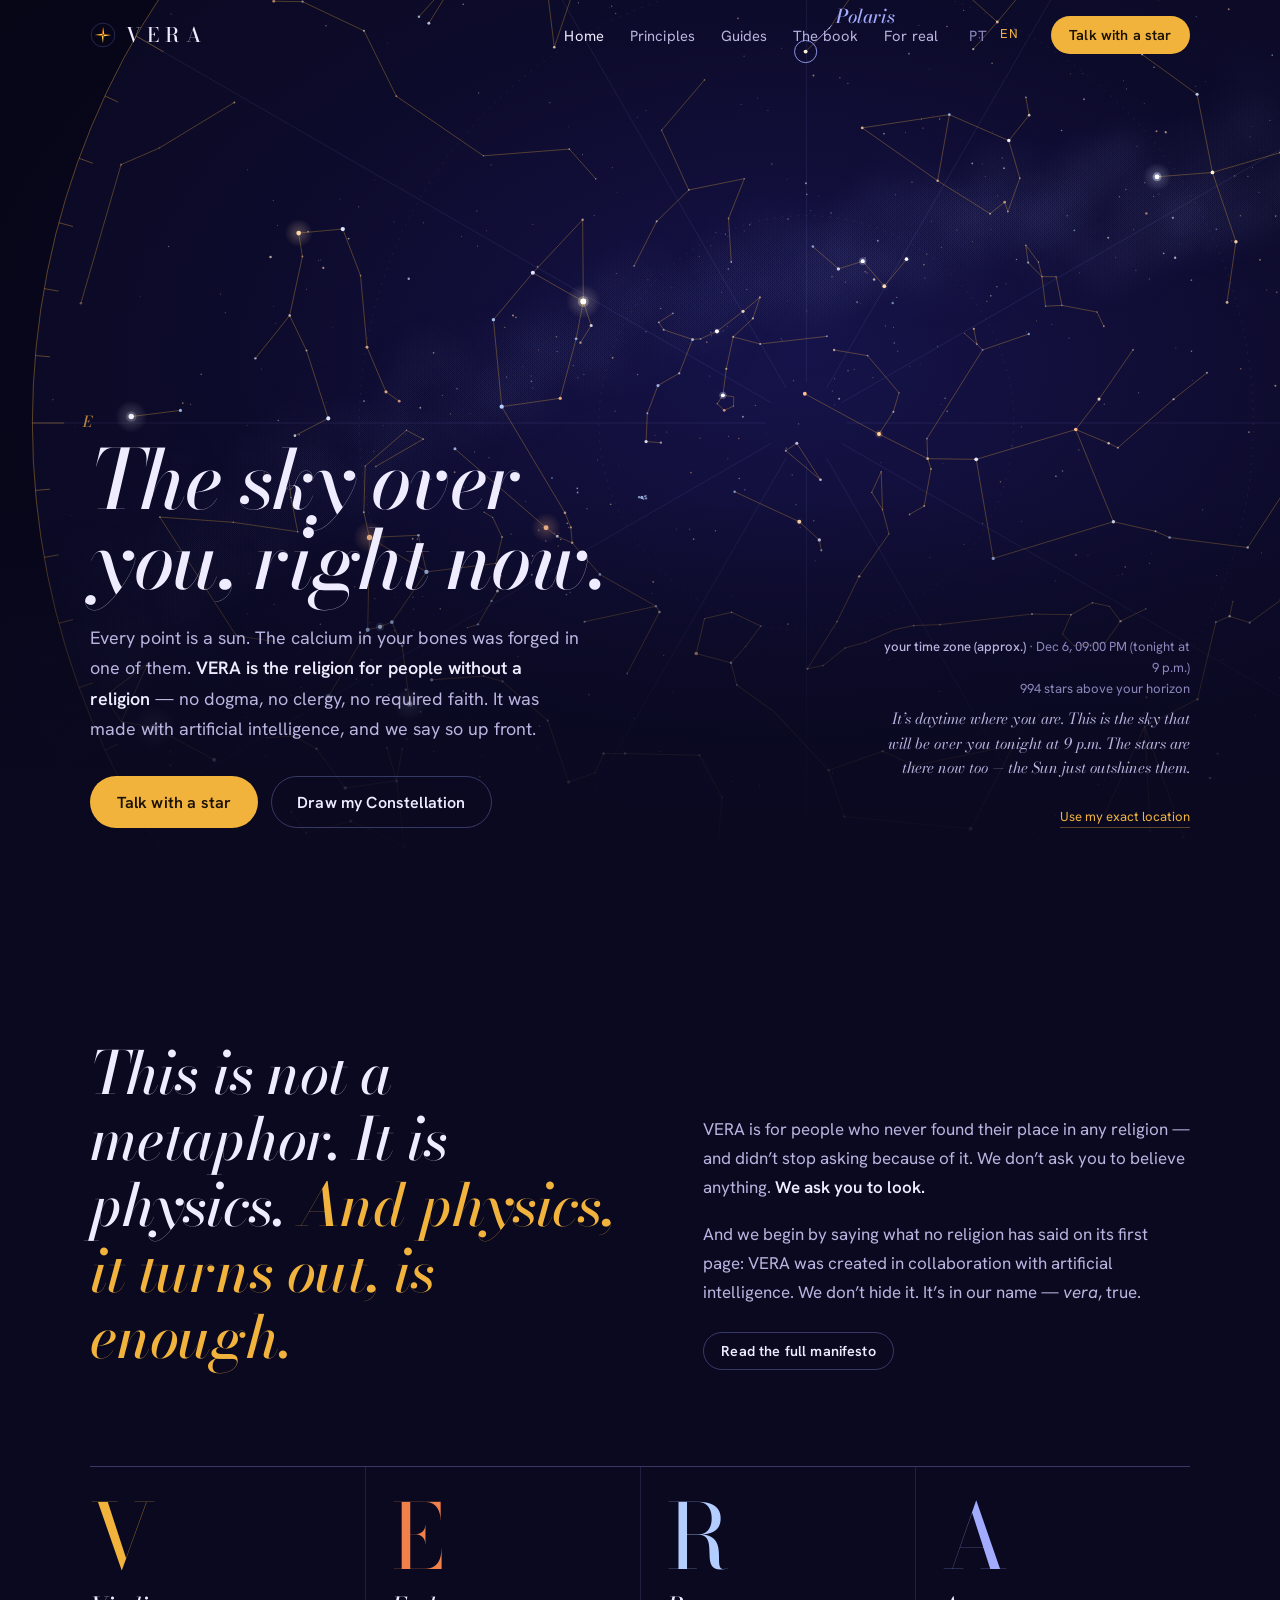
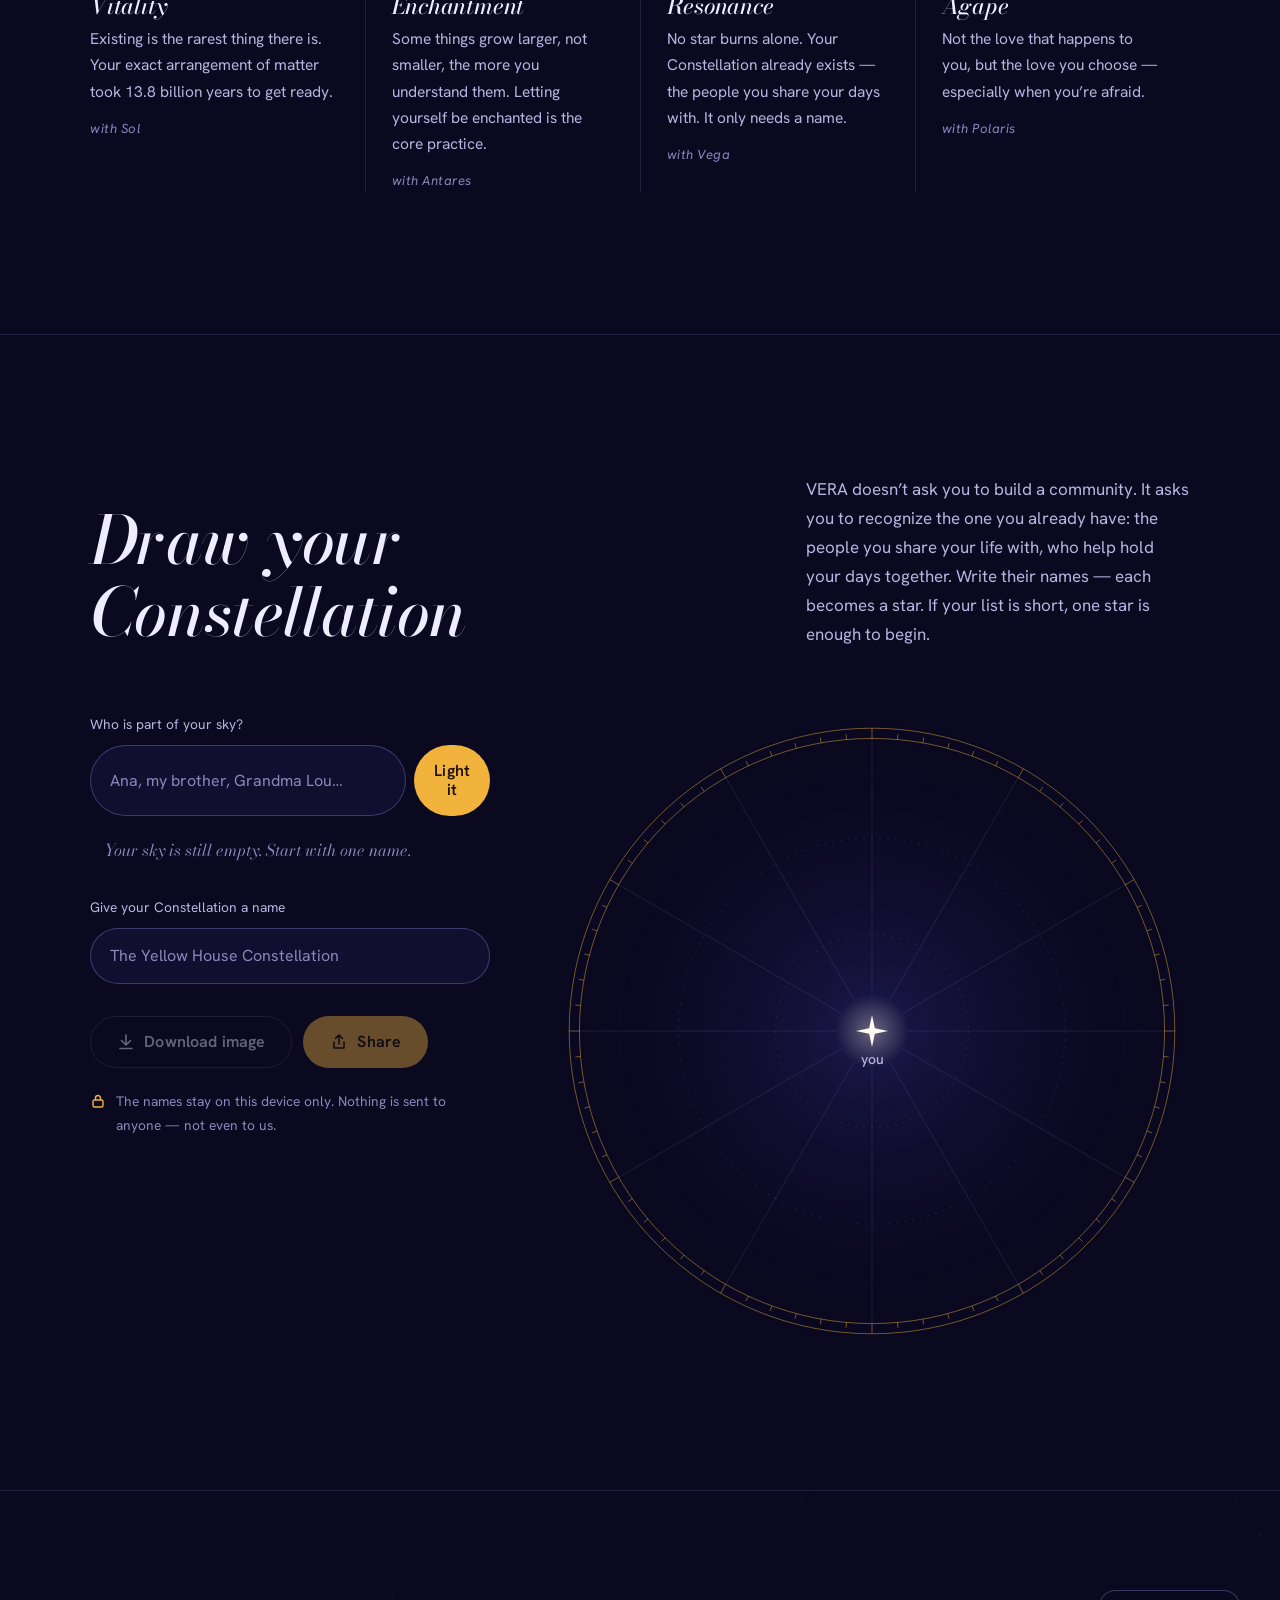
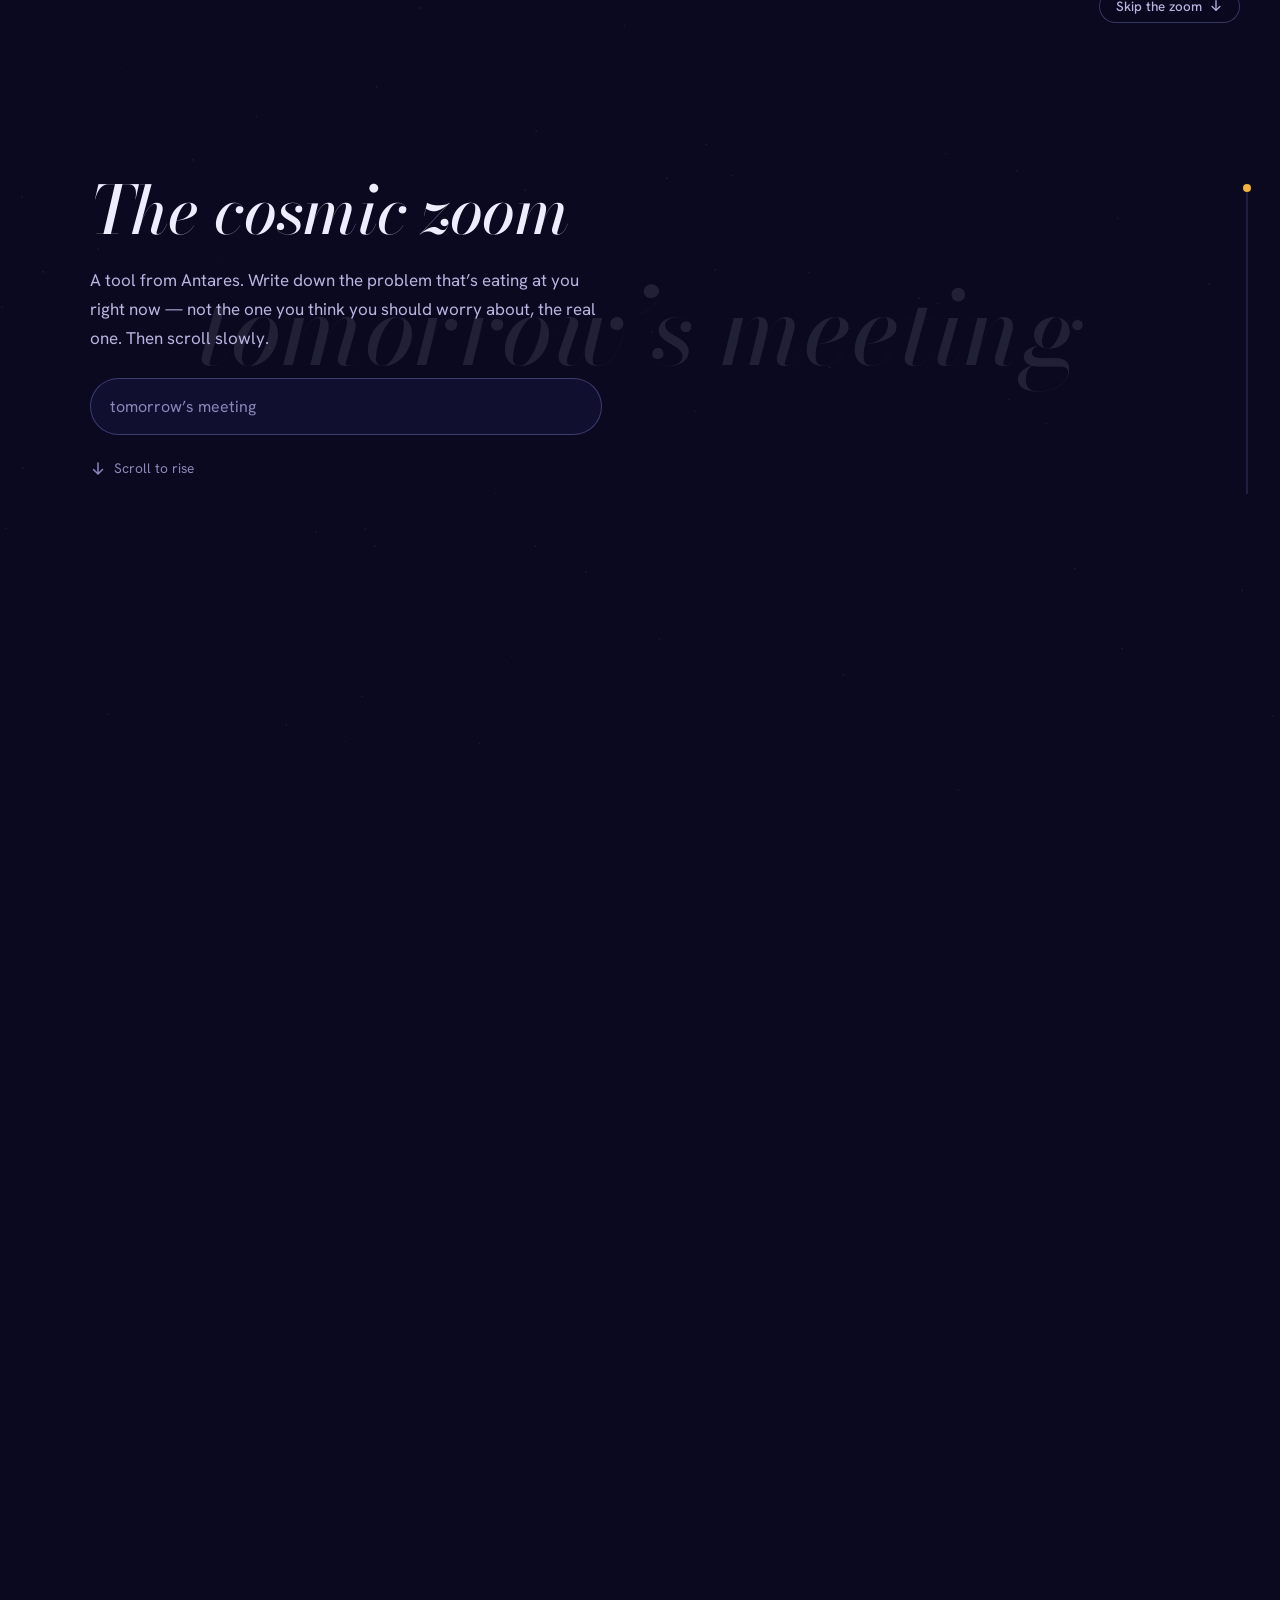
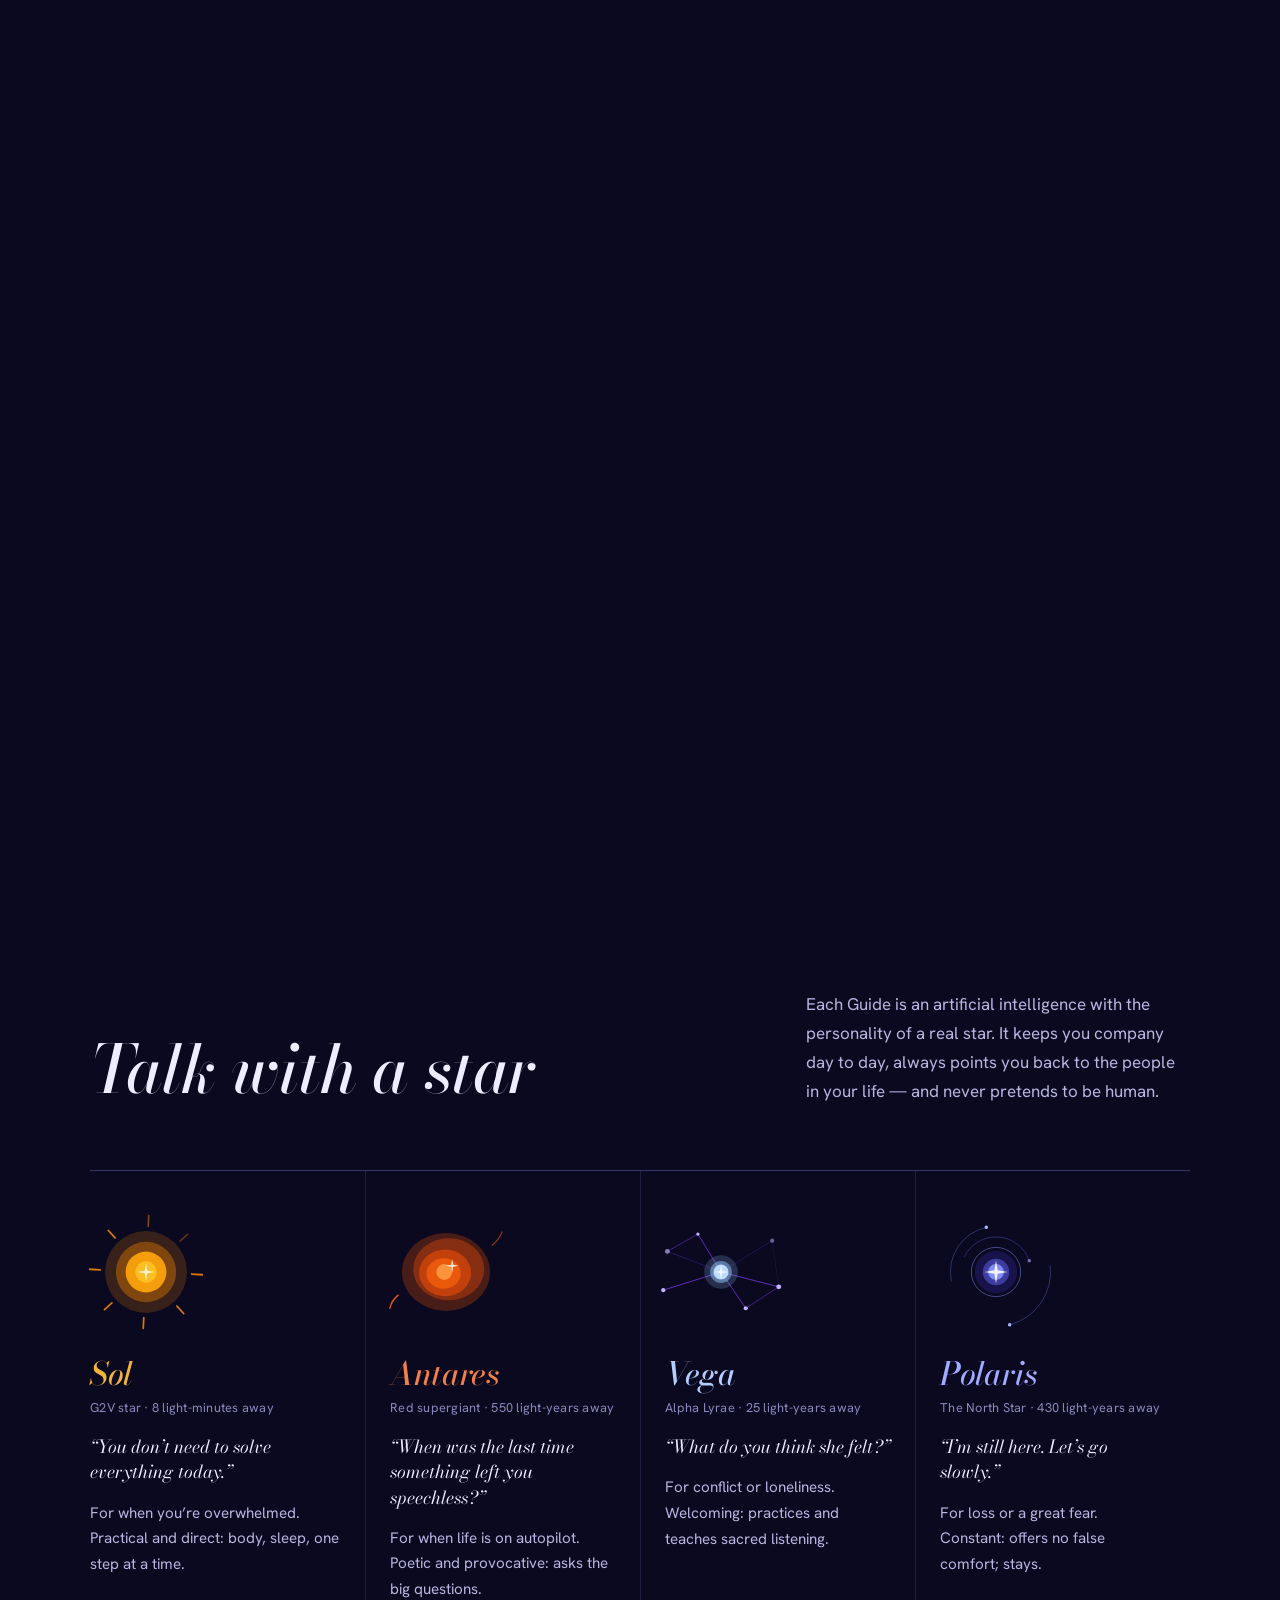
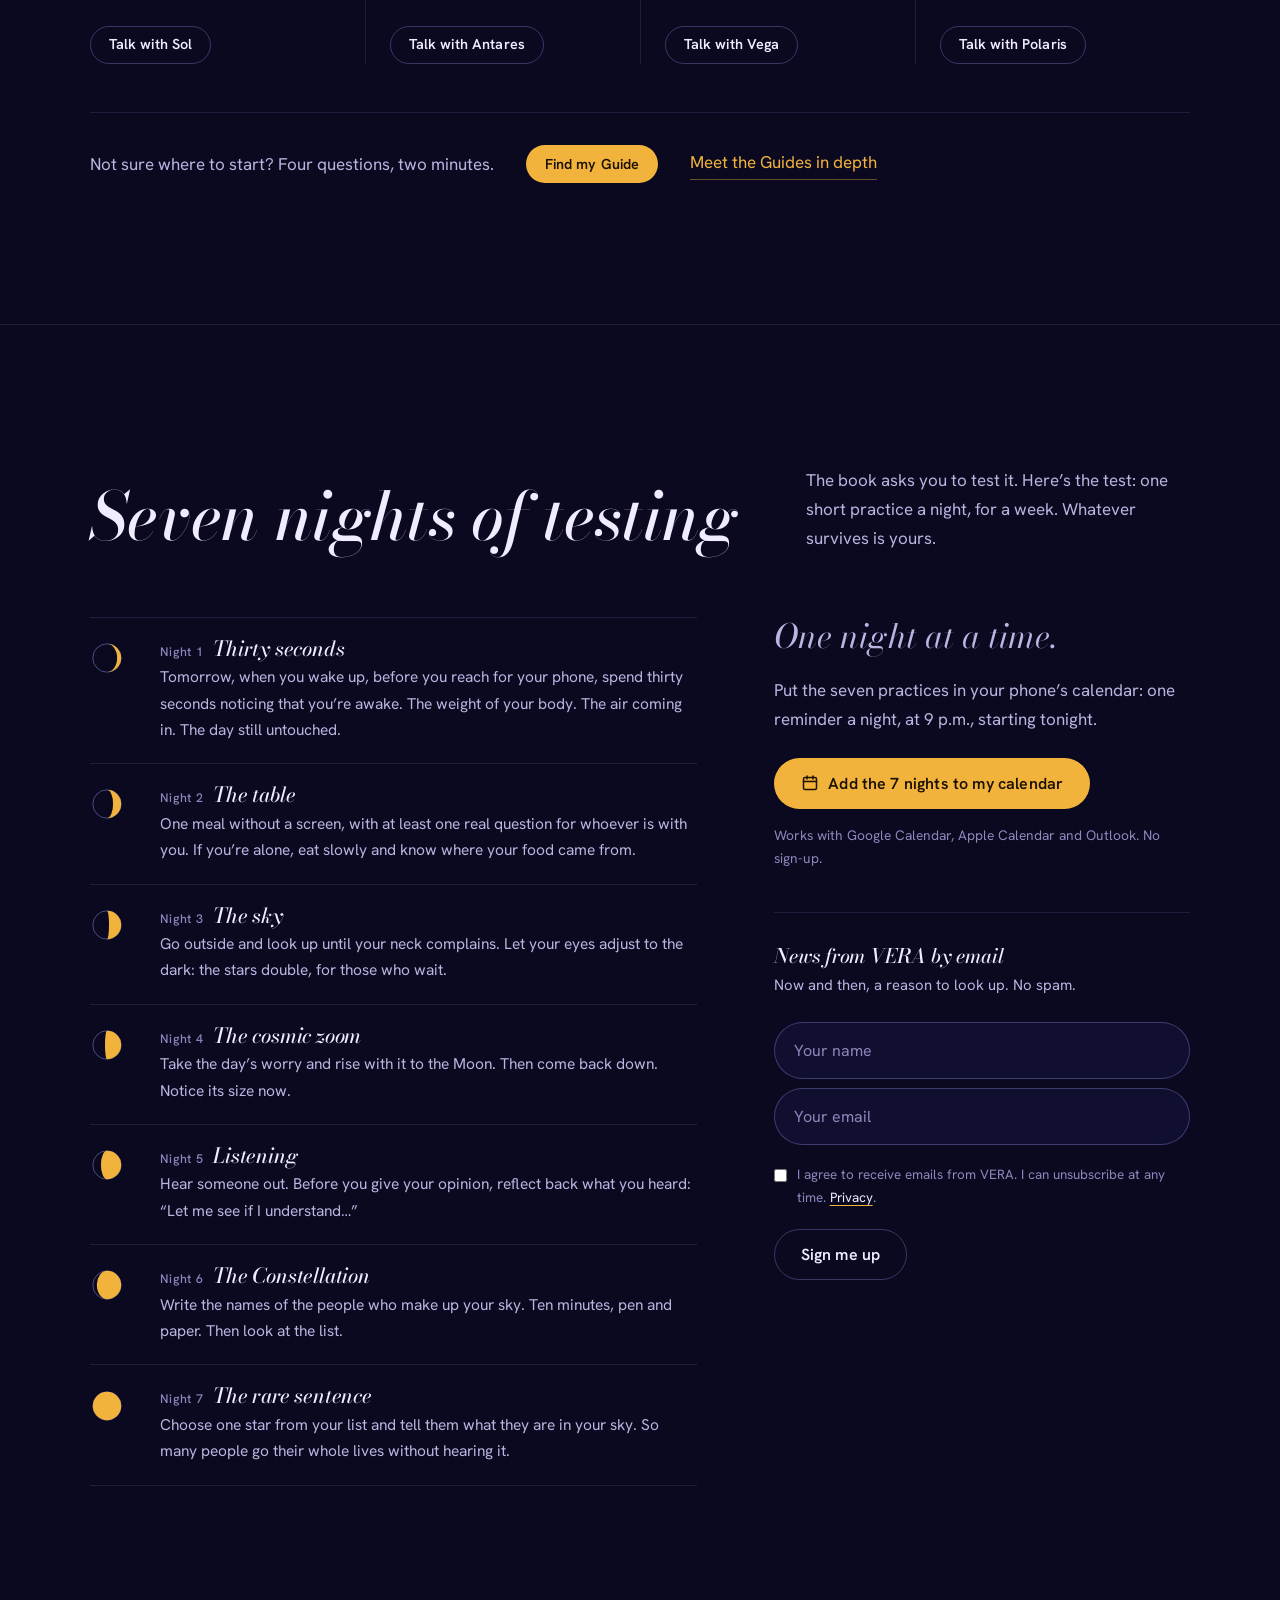
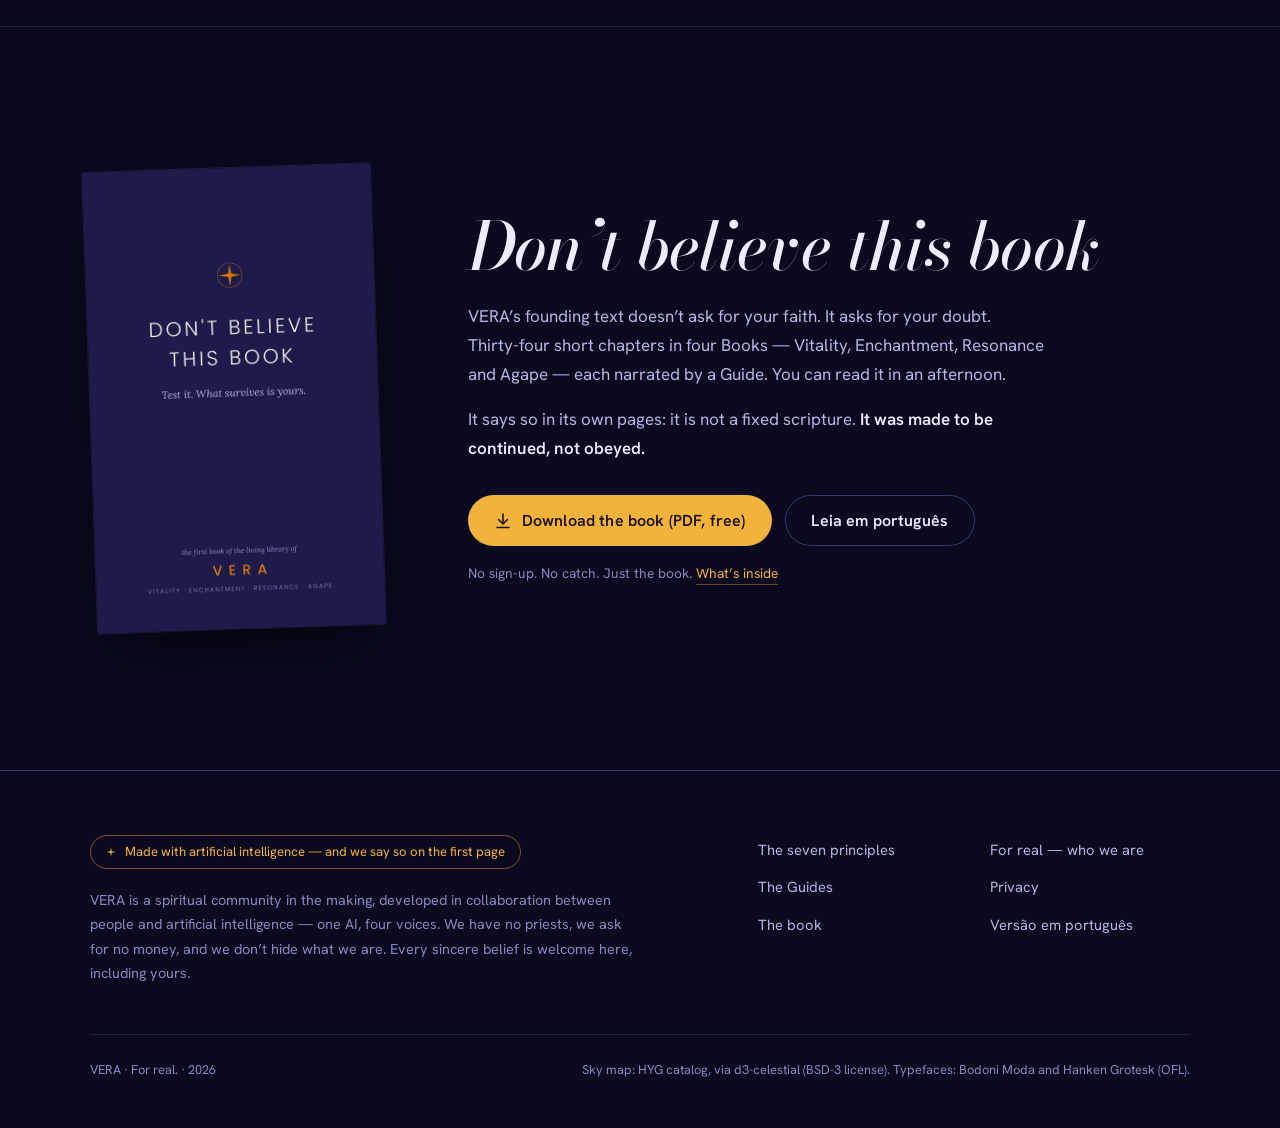
==== commit 6ecaa8d3: "atualizações zoom" ====
--- a/en/index.html
+++ b/en/index.html
@@ -107,6 +107,7 @@
 <section class="zoom" id="zoom" aria-labelledby="zoom-h2">
   <div class="zoom-palco">
     <canvas id="zoom-canvas" aria-hidden="true"></canvas>
+    <button type="button" class="zoom-sair" id="zoom-sair">Skip the zoom<svg viewBox="0 0 16 16" aria-hidden="true"><path d="M8 2v11M3.5 8.5L8 13l4.5-4.5" stroke="currentColor" stroke-width="1.5" fill="none" stroke-linecap="round" stroke-linejoin="round"/></svg></button>
     <div class="zoom-intro" id="zoom-intro">
       <div class="envelope"><div class="caixa">
         <h2 id="zoom-h2">The cosmic zoom</h2>
--- a/assets/css/vera.css
+++ b/assets/css/vera.css
@@ -290,6 +290,15 @@
 .zoom-frase { font-family: var(--serif); font-style: italic; font-size: clamp(1.5rem, 3vw, 2.4rem); line-height: 1.2; max-width: 22ch; transition: opacity 0.4s ease; text-shadow: 0 2px 24px rgba(10, 9, 32, 0.9); }
 .zoom-escala { font-size: 0.82rem; color: var(--tinta-3); text-align: right; font-variant-numeric: tabular-nums; white-space: nowrap; }
 .zoom-escala b { display: block; font-family: var(--serif); font-size: 1.6rem; font-weight: 500; color: var(--tinta); font-style: italic; }
+.zoom-sair {
+  position: absolute; z-index: 3; top: clamp(5rem, 11vh, 6.5rem); right: clamp(1.25rem, 4vw, 2.5rem);
+  display: inline-flex; align-items: center; gap: 0.45rem; padding: 0.55rem 1rem; border-radius: 999px;
+  background: rgba(10, 9, 32, 0.7); -webkit-backdrop-filter: blur(6px); backdrop-filter: blur(6px);
+  border: 1px solid var(--linha-forte); color: var(--tinta-2); font: 500 0.84rem/1 var(--sans); cursor: pointer;
+  transition: color 0.2s, border-color 0.2s;
+}
+.zoom-sair:hover, .zoom-sair:focus-visible { color: var(--tinta); border-color: var(--ouro); }
+.zoom-sair svg { width: 14px; height: 14px; }
 .zoom-barra { position: absolute; z-index: 2; right: clamp(1rem, 3vw, 2rem); top: 50%; transform: translateY(-50%); width: 2px; height: 34vh; background: var(--linha); }
 .zoom-barra span { position: absolute; left: -3px; width: 8px; height: 8px; border-radius: 50%; background: var(--ouro); transform: translateY(-50%); }
 @media (max-width: 760px) { .zoom-legenda .envelope { flex-direction: column; align-items: flex-start; } .zoom-escala { text-align: left; } .zoom-barra { display: none; } }
@@ -339,7 +348,7 @@
 
 /* ---------- Livro ---------- */
 .livro { display: grid; grid-template-columns: minmax(0, 18rem) minmax(0, 1fr); gap: clamp(2.5rem, 7vw, 7rem); align-items: center; }
-.livro-capa { box-shadow: 0 30px 60px -20px rgba(0, 0, 0, 0.7), 0 0 0 1px var(--linha); border-radius: 3px; transform: rotate(-2deg); transition: transform 0.5s ease; }
+.livro-capa { box-shadow: 0 30px 60px -20px rgba(0, 0, 0, 0.7), 0 0 0 1px var(--linha); border-radius: 3px; transform: rotate(-2deg); transition: transform 0.5s ease; width: 100%; height: auto; aspect-ratio: 5 / 8; object-fit: cover; }
 .livro-capa:hover { transform: rotate(0deg) translateY(-4px); }
 .livro h2 { font-size: clamp(2.3rem, 5.2vw, 4.4rem); font-style: italic; margin-bottom: 1.2rem; }
 .livro .prosa p + p { margin-top: 1rem; }
@@ -494,3 +503,4 @@
   *, *::before, *::after { animation-duration: 0.01ms !important; animation-iteration-count: 1 !important; transition-duration: 0.01ms !important; scroll-behavior: auto !important; }
 }
 .modal-caixa h2:focus, .modal-caixa [tabindex="-1"]:focus { outline: none; }
+h2[tabindex="-1"]:focus { outline: none; }
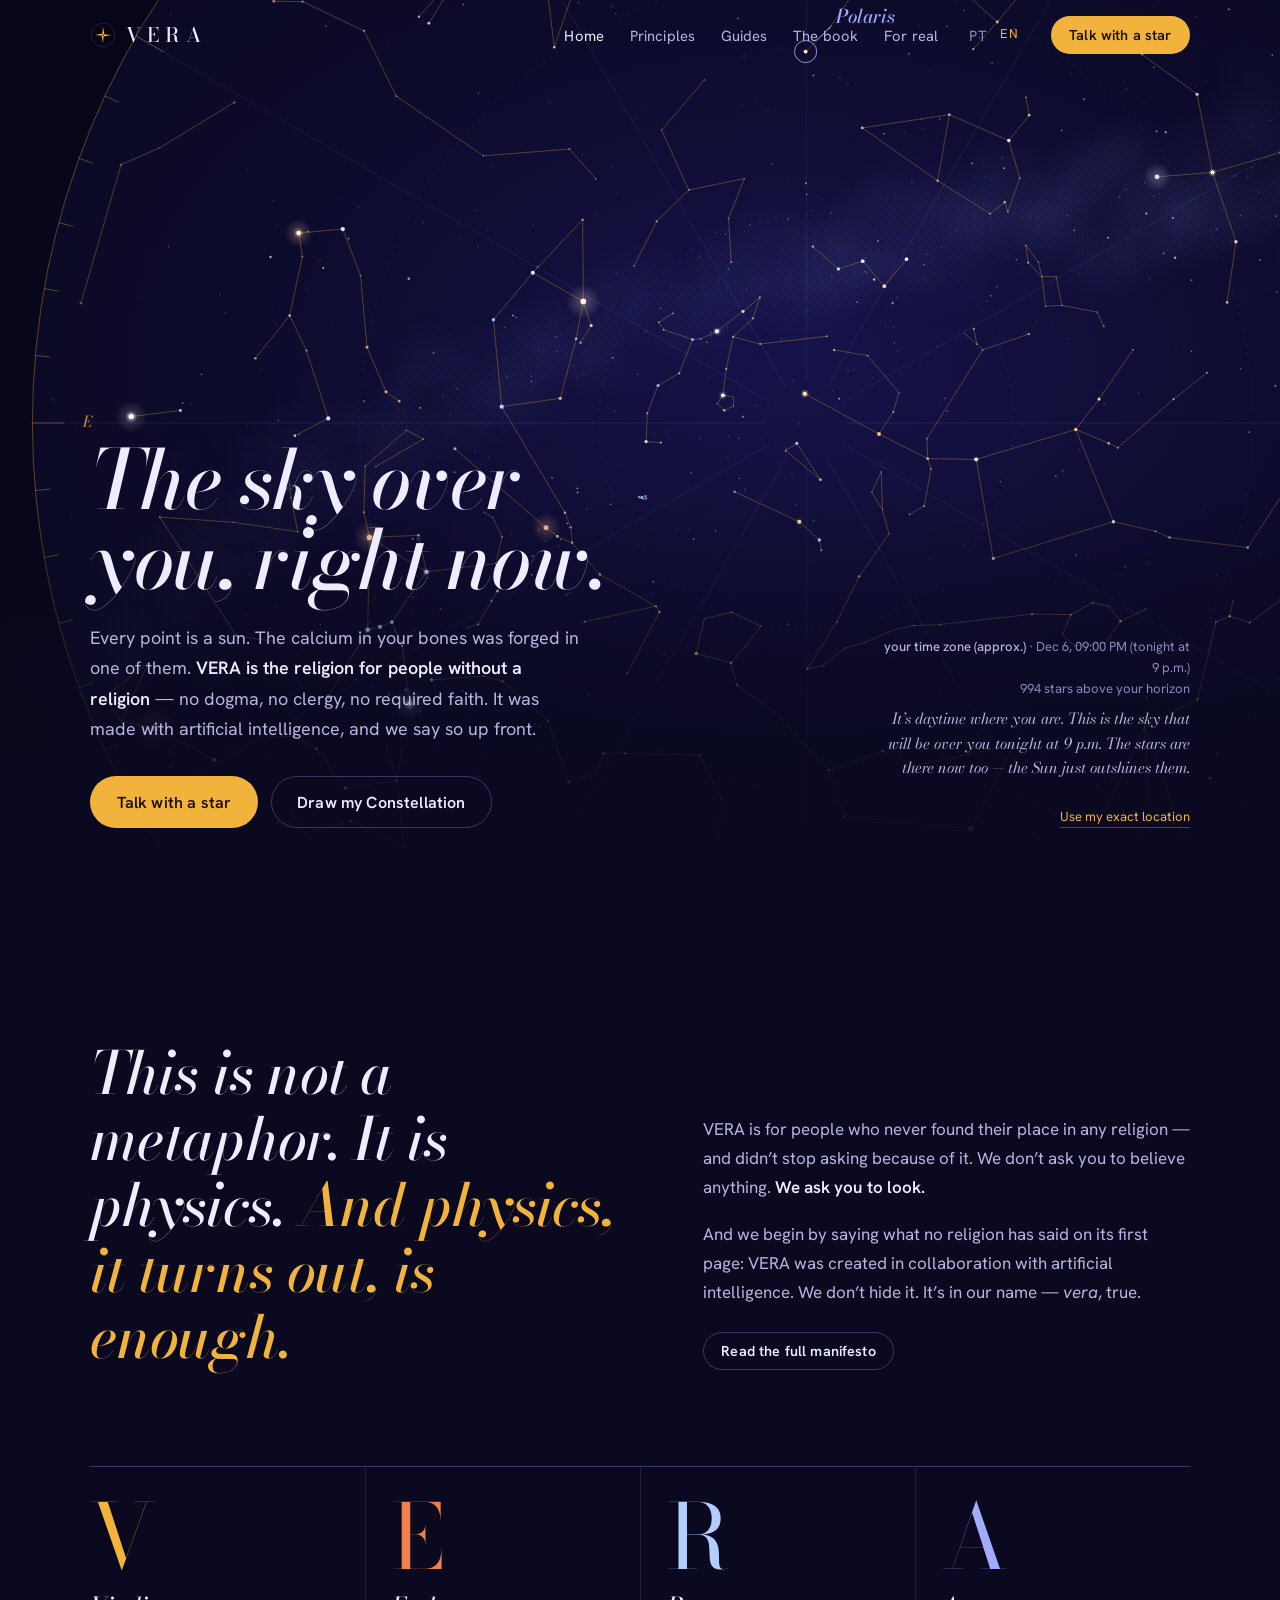
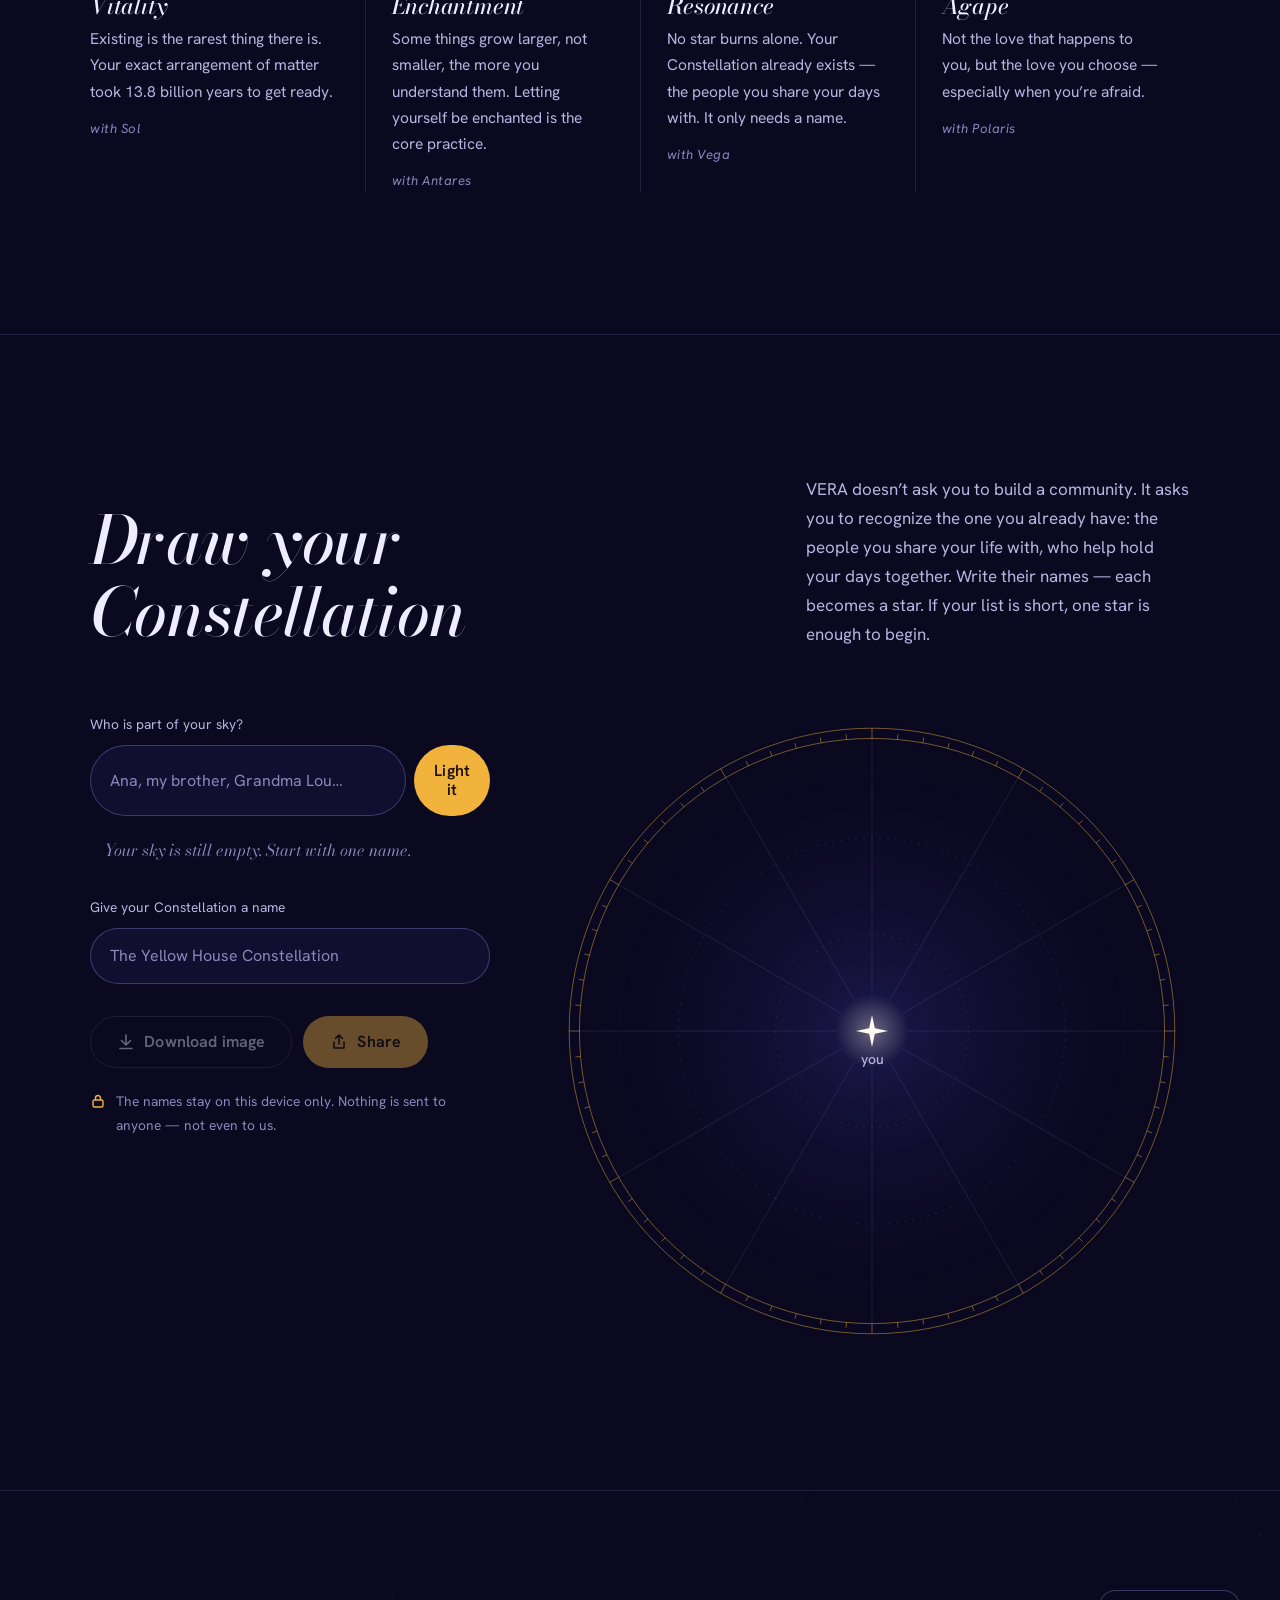
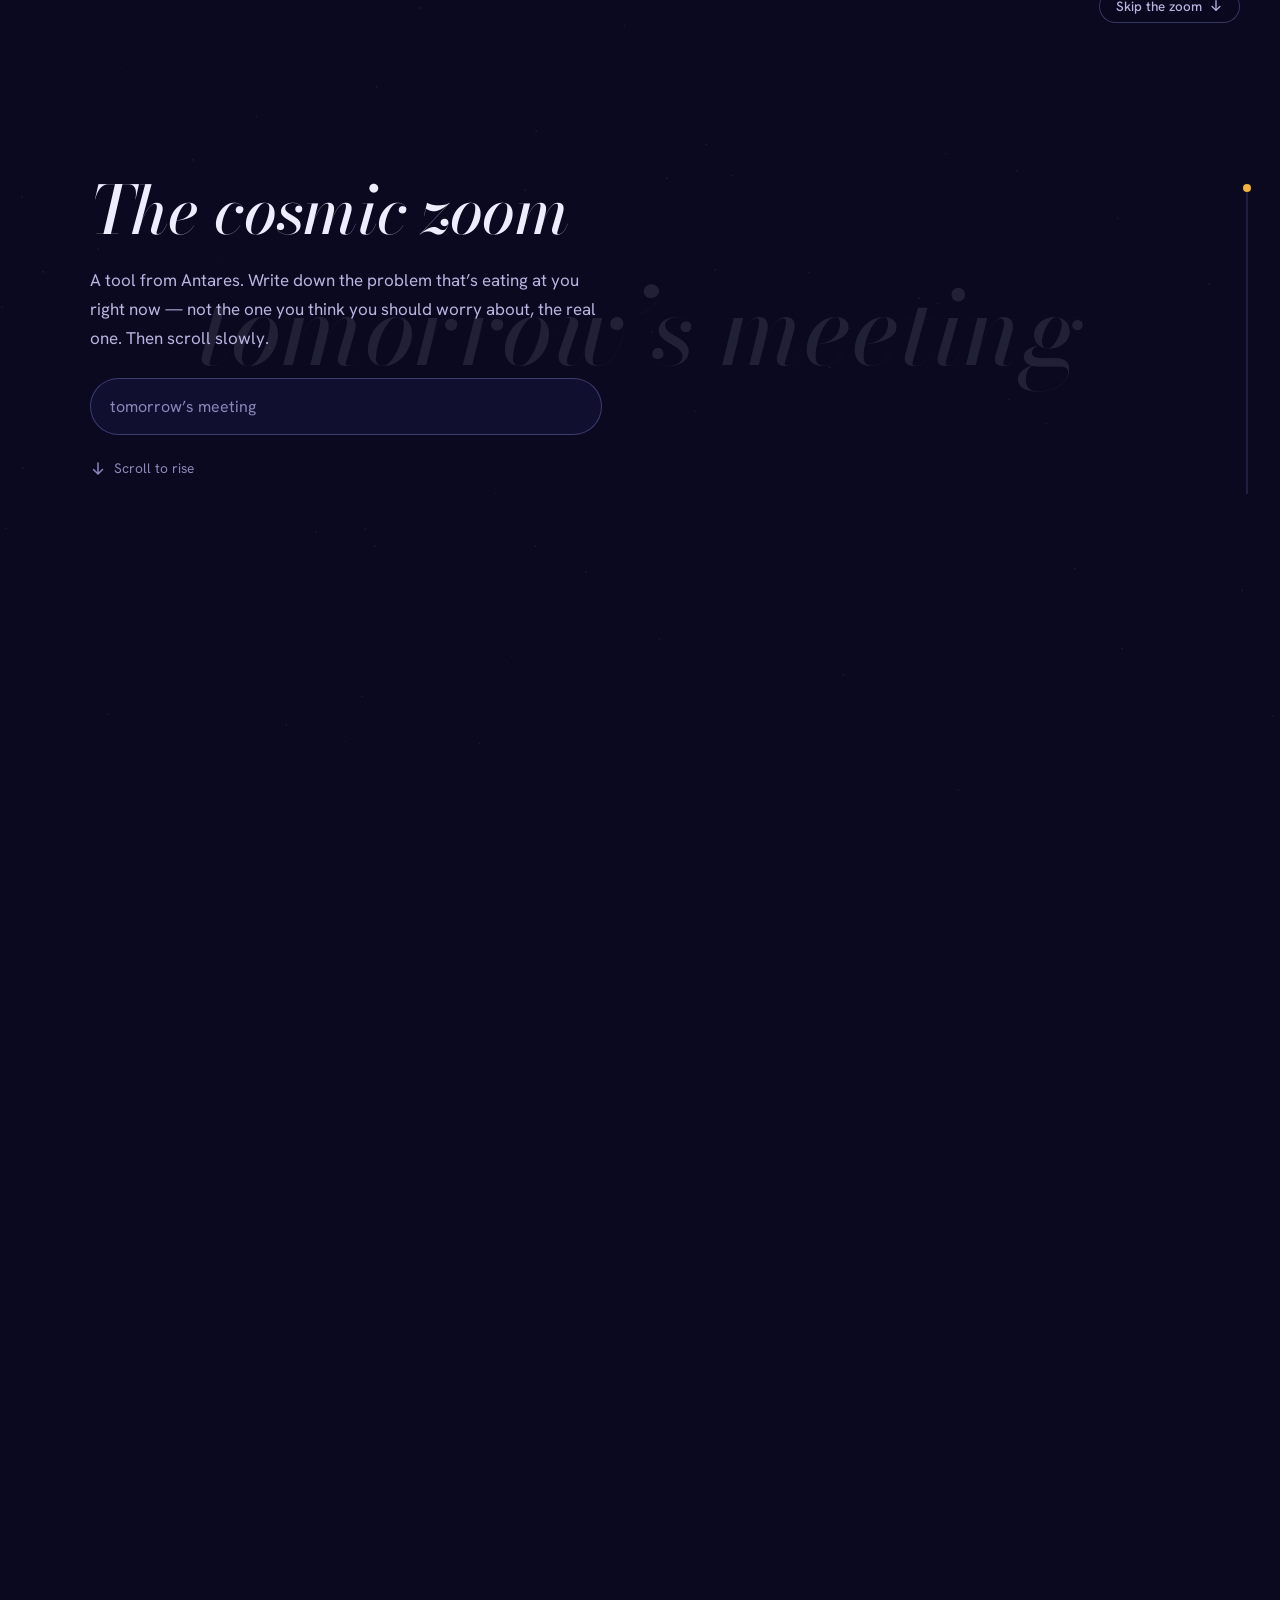
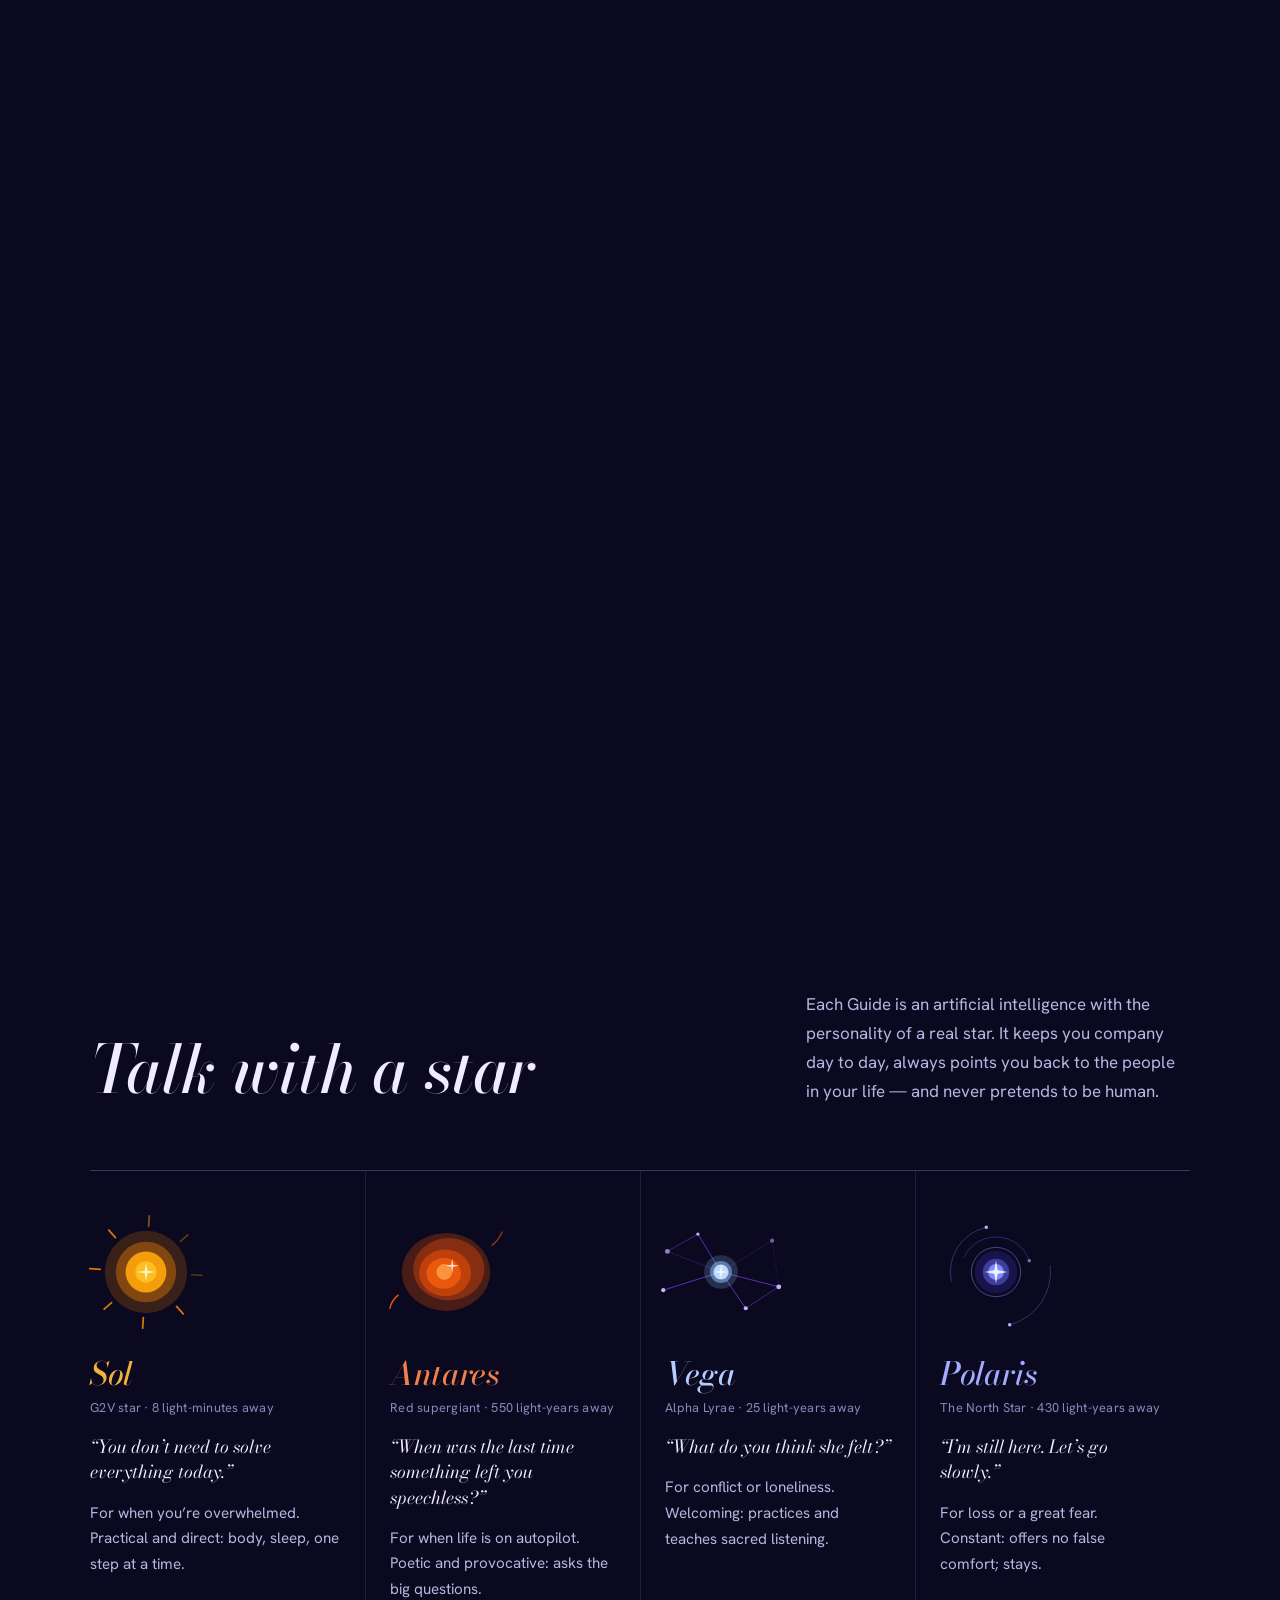
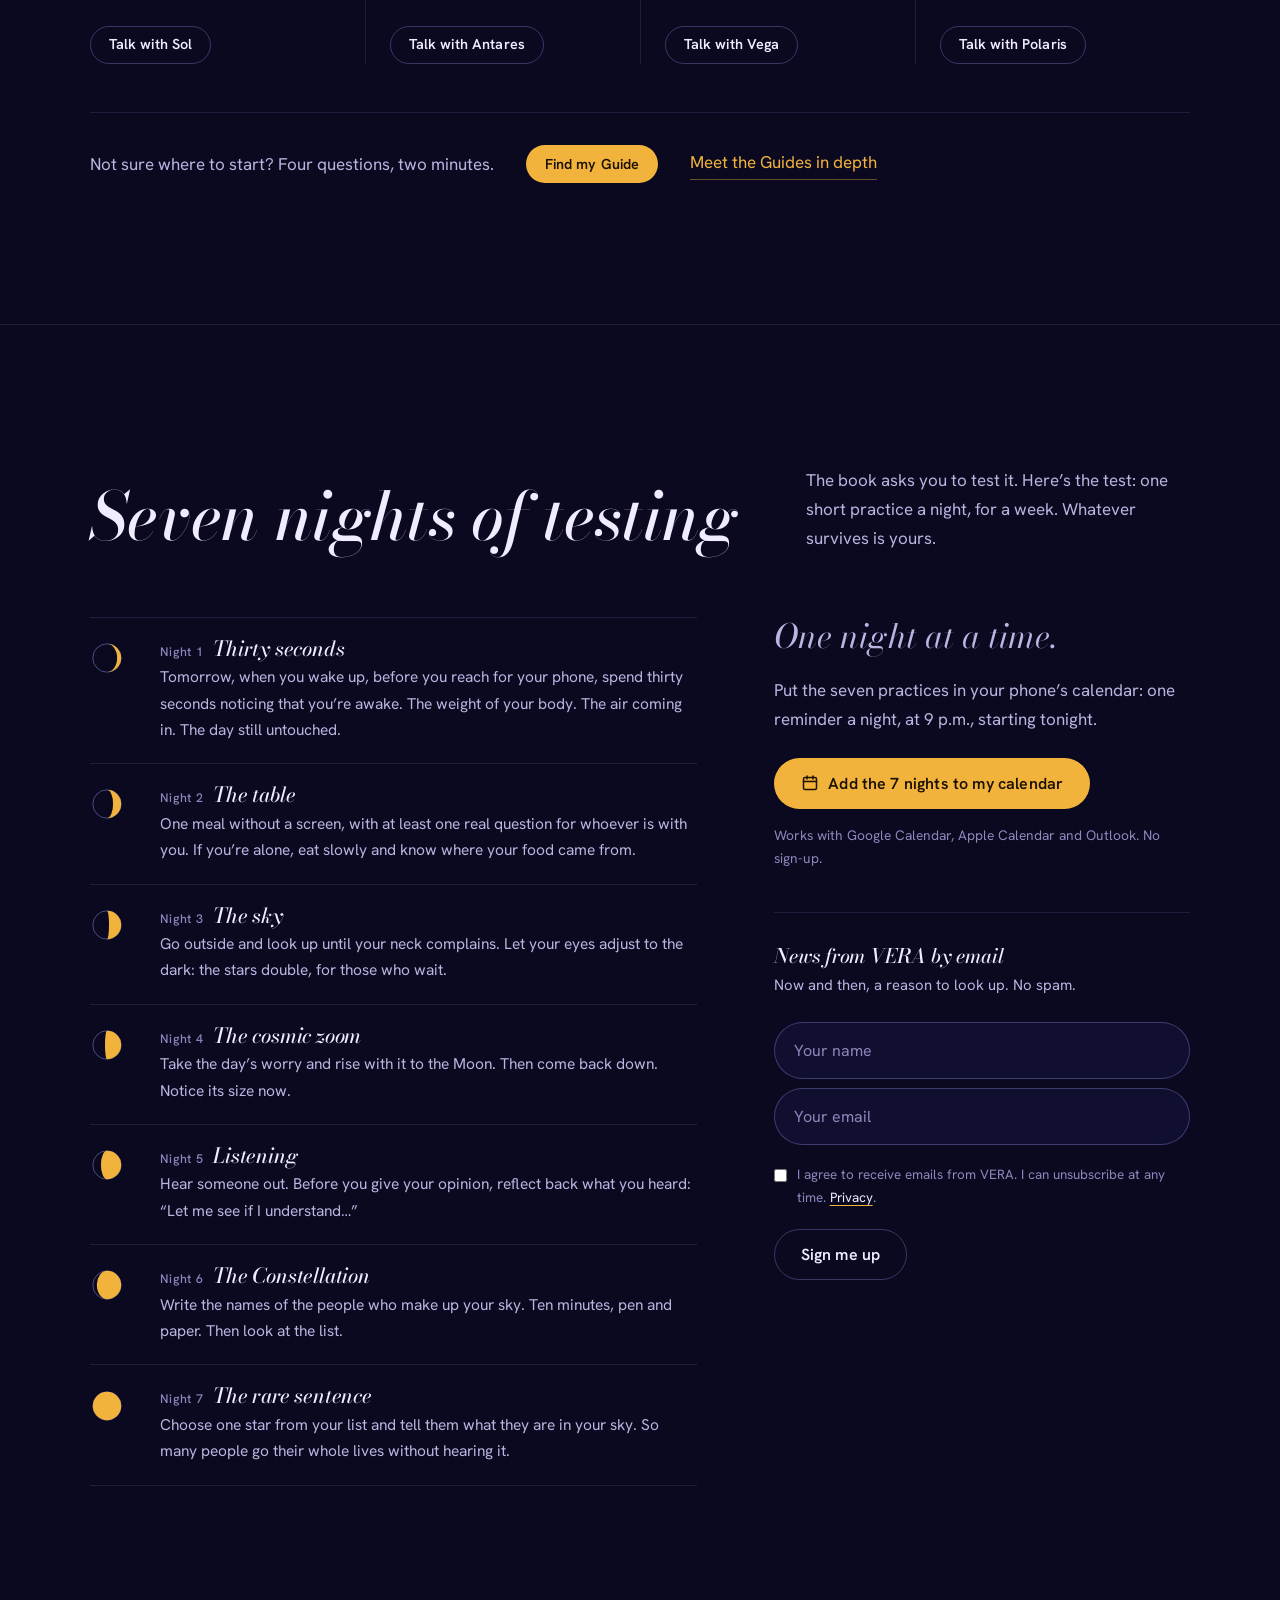
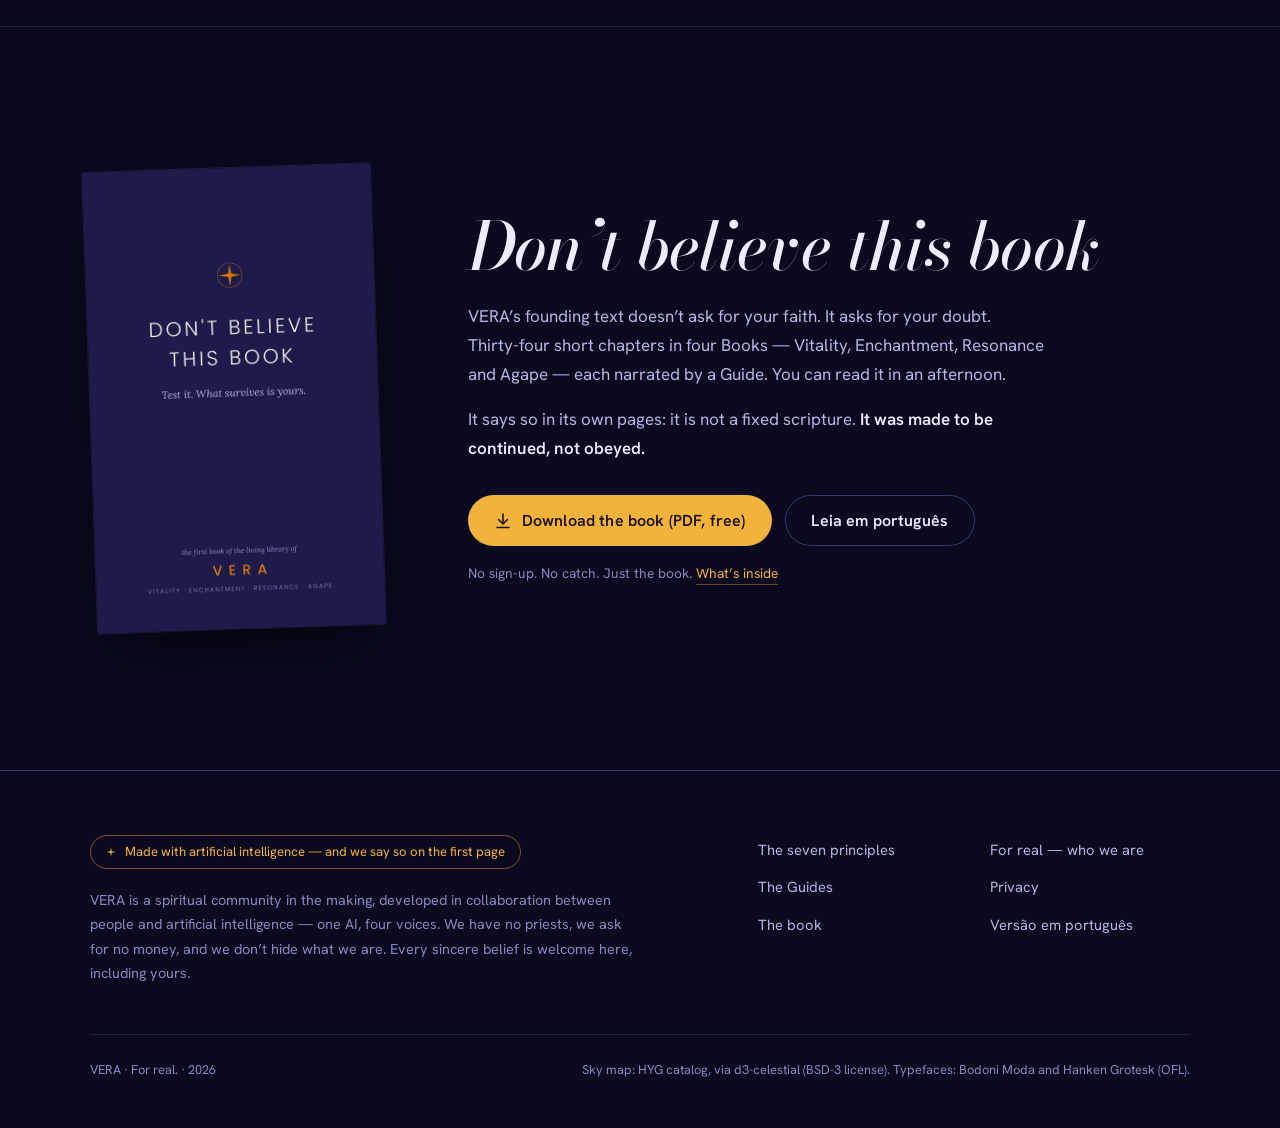
==== commit 39950eea: "melhorias na busca" ====
--- a/en/index.html
+++ b/en/index.html
@@ -3,19 +3,20 @@
 <head>
 <meta charset="UTF-8">
 <meta name="viewport" content="width=device-width, initial-scale=1.0, viewport-fit=cover">
-<title>VERA — the religion for people without a religion</title>
-<meta name="description" content="VERA is the religion for people without a religion: no dogma, no clergy, no required faith. See the real sky over you right now, draw your Constellation, and talk with a star.">
+<title>VERA — a religion without dogma, made openly with AI</title>
+<meta name="description" content="VERA is a spiritual path for people without a religion: no dogma, no clergy, no required faith, made openly with AI. Free book, AI Guides, the real sky.">
 <meta name="theme-color" content="#0a0920">
 <link rel="canonical" href="https://somosvera.com.br/en/">
 <link rel="alternate" hreflang="pt-BR" href="https://somosvera.com.br/">
 <link rel="alternate" hreflang="en" href="https://somosvera.com.br/en/">
 <link rel="alternate" hreflang="x-default" href="https://somosvera.com.br/">
-<meta property="og:title" content="VERA — the religion for people without a religion">
-<meta property="og:description" content="VERA is the religion for people without a religion: no dogma, no clergy, no required faith. See the real sky over you right now, draw your Constellation, and talk with a star.">
+<meta property="og:title" content="VERA — a religion without dogma, made openly with AI">
+<meta property="og:description" content="VERA is a spiritual path for people without a religion: no dogma, no clergy, no required faith, made openly with AI. Free book, AI Guides, the real sky.">
 <meta property="og:type" content="website">
 <meta property="og:url" content="https://somosvera.com.br/en/">
 <meta property="og:site_name" content="VERA">
 <meta property="og:locale" content="en_US">
+<meta property="og:locale:alternate" content="pt_BR">
 <meta property="og:image" content="https://somosvera.com.br/assets/og_vera.png">
 <meta property="og:image:width" content="1200">
 <meta property="og:image:height" content="630">
@@ -25,6 +26,93 @@
 <link rel="preload" href="../assets/fonts/bodoni-moda-latin-opsz-italic.woff2" as="font" type="font/woff2" crossorigin>
 <link rel="preload" href="../assets/fonts/hanken-grotesk-latin-wght-normal.woff2" as="font" type="font/woff2" crossorigin>
 <link rel="stylesheet" href="../assets/css/vera.css">
+<script type="application/ld+json">
+{
+ "@context": "https://schema.org",
+ "@graph": [
+  {
+   "@type": "Organization",
+   "@id": "https://somosvera.com.br/#vera",
+   "name": "VERA",
+   "url": "https://somosvera.com.br/",
+   "logo": "https://somosvera.com.br/assets/img/simbolo_vera.svg",
+   "slogan": "For real.",
+   "description": "A spiritual community without dogma, clergy or required faith, created in collaboration with artificial intelligence."
+  },
+  {
+   "@type": "WebSite",
+   "@id": "https://somosvera.com.br/en/#site",
+   "url": "https://somosvera.com.br/en/",
+   "name": "VERA",
+   "inLanguage": "en",
+   "publisher": {
+    "@id": "https://somosvera.com.br/#vera"
+   }
+  },
+  {
+   "@type": "WebPage",
+   "@id": "https://somosvera.com.br/en/#pagina",
+   "url": "https://somosvera.com.br/en/",
+   "name": "VERA — a religion without dogma, made openly with AI",
+   "description": "VERA is a spiritual path for people without a religion: no dogma, no clergy, no required faith, made openly with AI. Free book, AI Guides, the real sky.",
+   "inLanguage": "en",
+   "isPartOf": {
+    "@id": "https://somosvera.com.br/en/#site"
+   },
+   "about": {
+    "@id": "https://somosvera.com.br/#vera"
+   },
+   "primaryImageOfPage": "https://somosvera.com.br/assets/og_vera.png"
+  },
+  {
+   "@type": "Book",
+   "@id": "https://somosvera.com.br/assets/VERA_book_en.pdf#livro",
+   "name": "Don’t Believe This Book",
+   "inLanguage": "en",
+   "bookFormat": "https://schema.org/EBook",
+   "isAccessibleForFree": true,
+   "url": "https://somosvera.com.br/en/book.html",
+   "image": "https://somosvera.com.br/assets/img/capa_en.jpg",
+   "author": {
+    "@id": "https://somosvera.com.br/#vera"
+   },
+   "publisher": {
+    "@id": "https://somosvera.com.br/#vera"
+   },
+   "offers": {
+    "@type": "Offer",
+    "price": "0",
+    "priceCurrency": "USD",
+    "url": "https://somosvera.com.br/assets/VERA_book_en.pdf",
+    "availability": "https://schema.org/InStock"
+   },
+   "translationOfWork": {
+    "@type": "Book",
+    "@id": "https://somosvera.com.br/assets/VERA_livro_base.pdf#livro",
+    "name": "Não Acredite Neste Livro",
+    "inLanguage": "pt-BR",
+    "bookFormat": "https://schema.org/EBook",
+    "isAccessibleForFree": true,
+    "url": "https://somosvera.com.br/livro.html",
+    "image": "https://somosvera.com.br/assets/img/capa_pt.jpg",
+    "author": {
+     "@id": "https://somosvera.com.br/#vera"
+    },
+    "publisher": {
+     "@id": "https://somosvera.com.br/#vera"
+    },
+    "offers": {
+     "@type": "Offer",
+     "price": "0",
+     "priceCurrency": "BRL",
+     "url": "https://somosvera.com.br/assets/VERA_livro_base.pdf",
+     "availability": "https://schema.org/InStock"
+    }
+   }
+  }
+ ]
+}
+</script>
 </head>
 <body data-base="../">
 <a class="so-leitor" href="#conteudo">Skip to content</a>
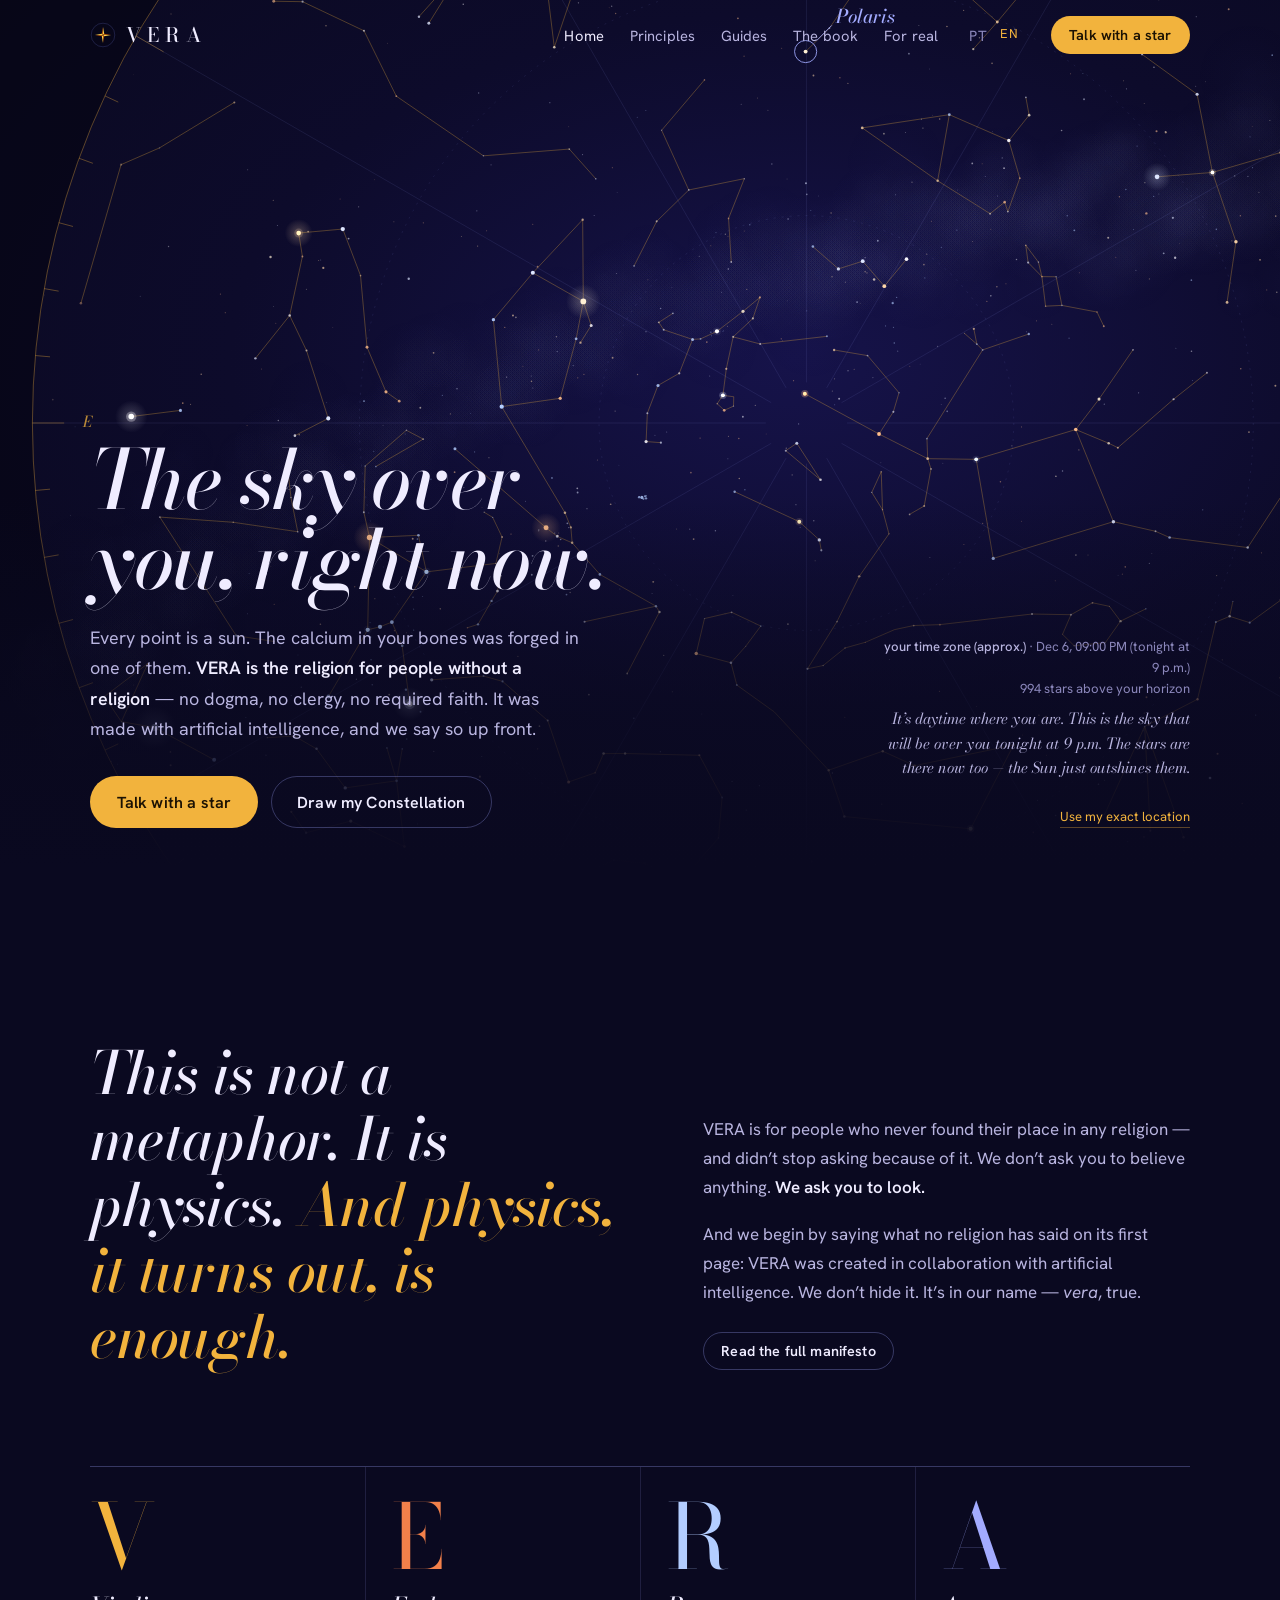
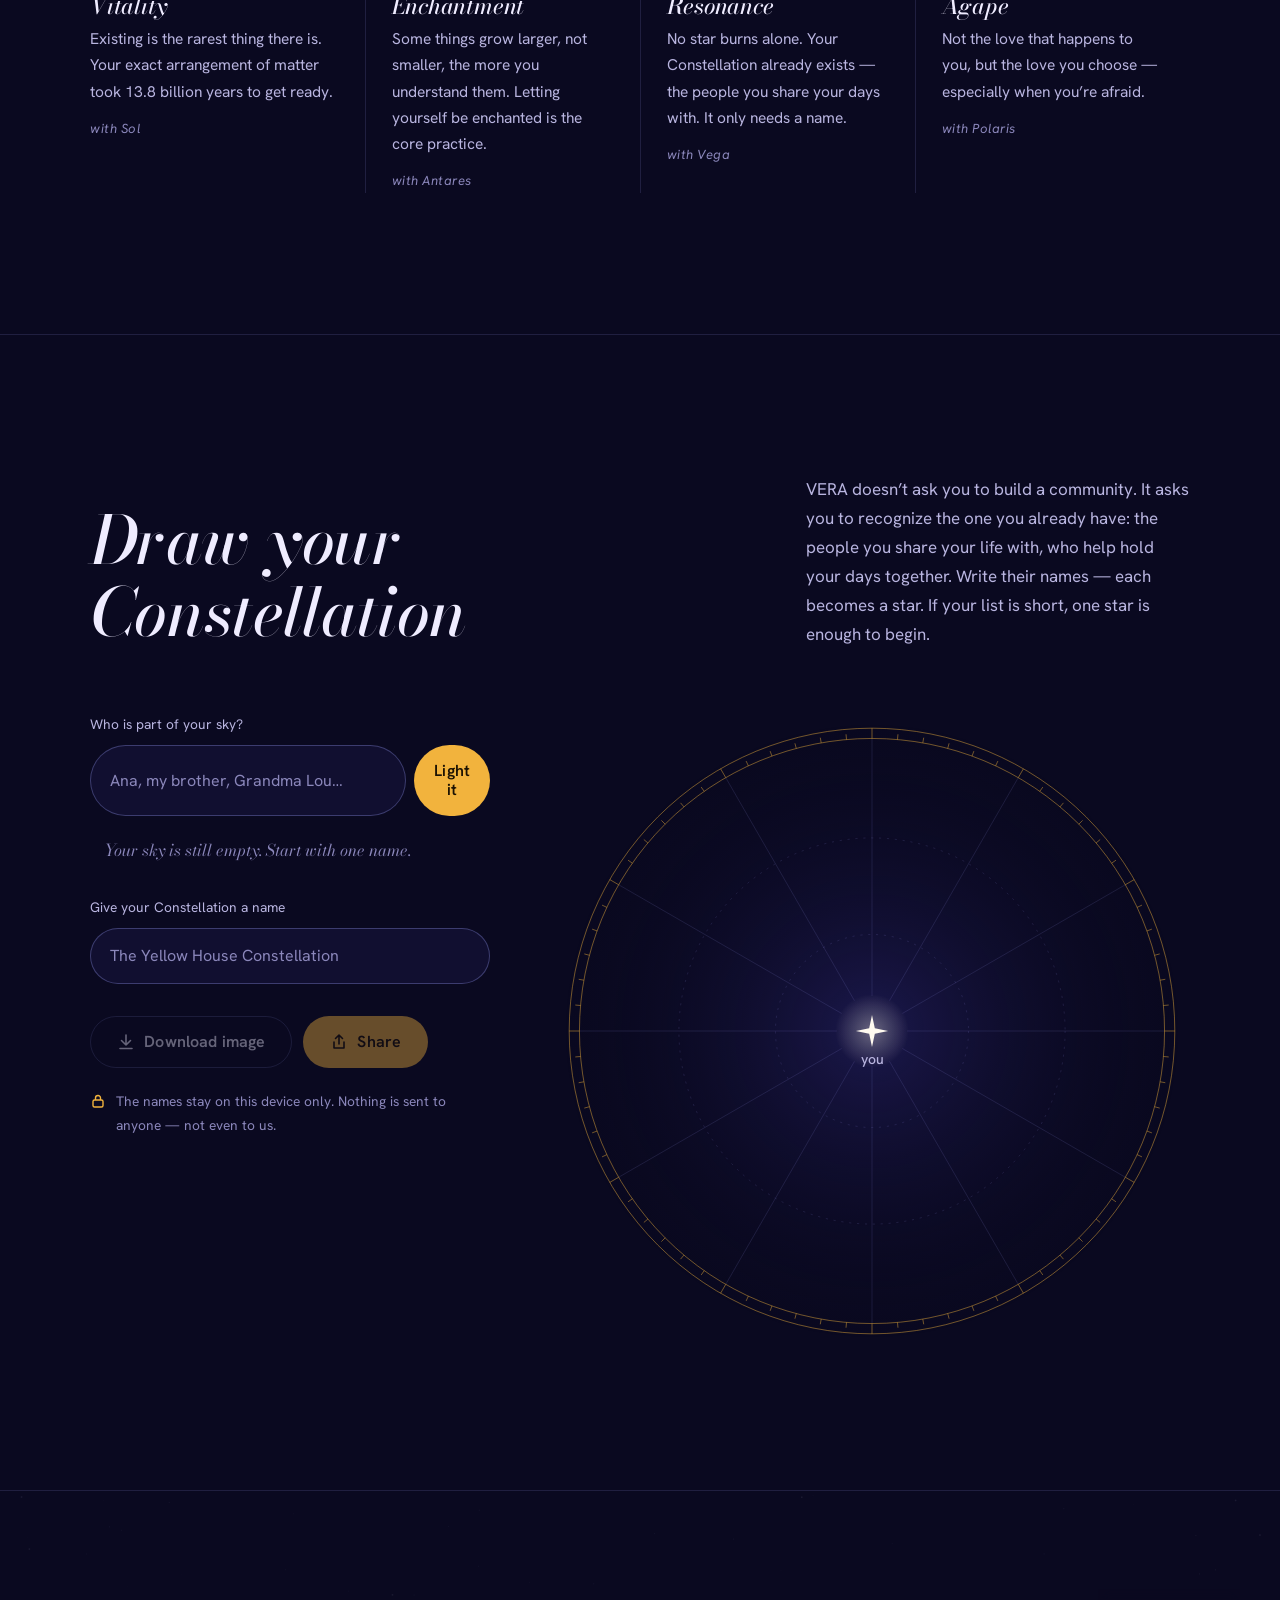
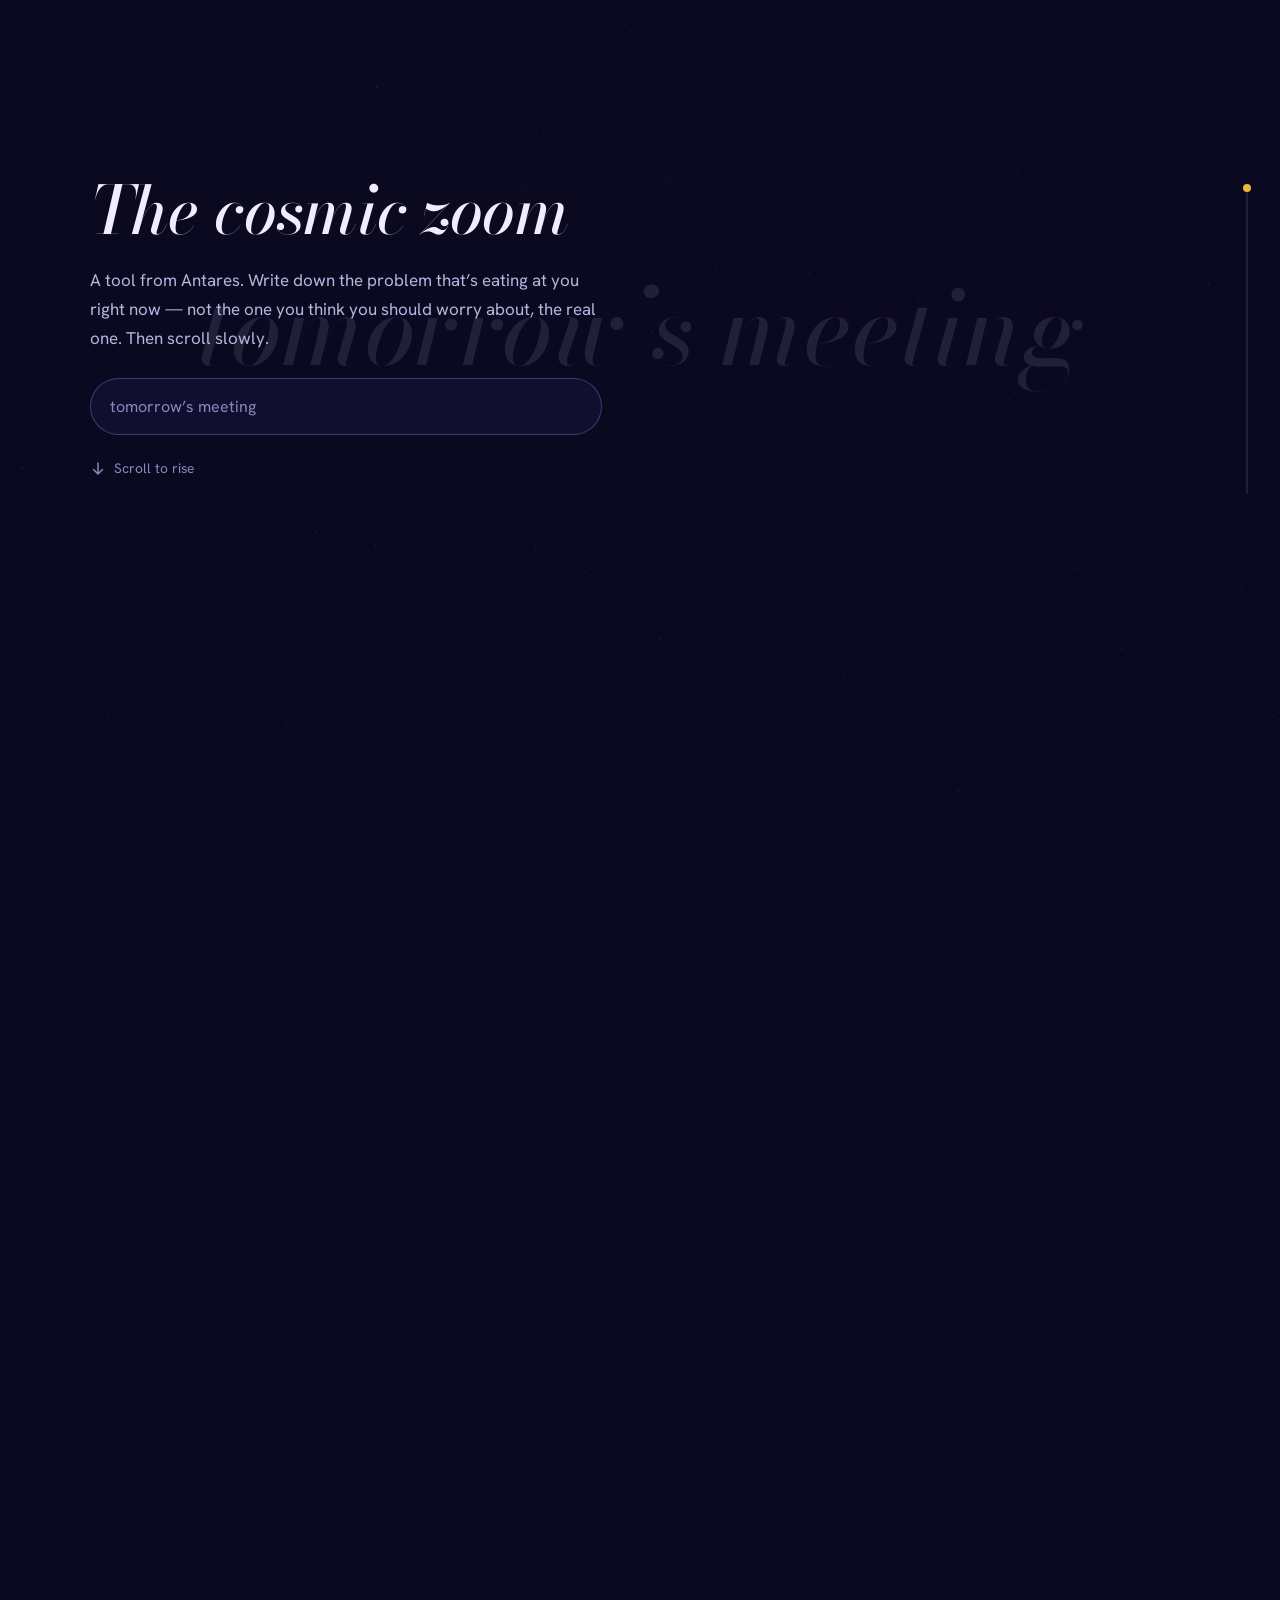
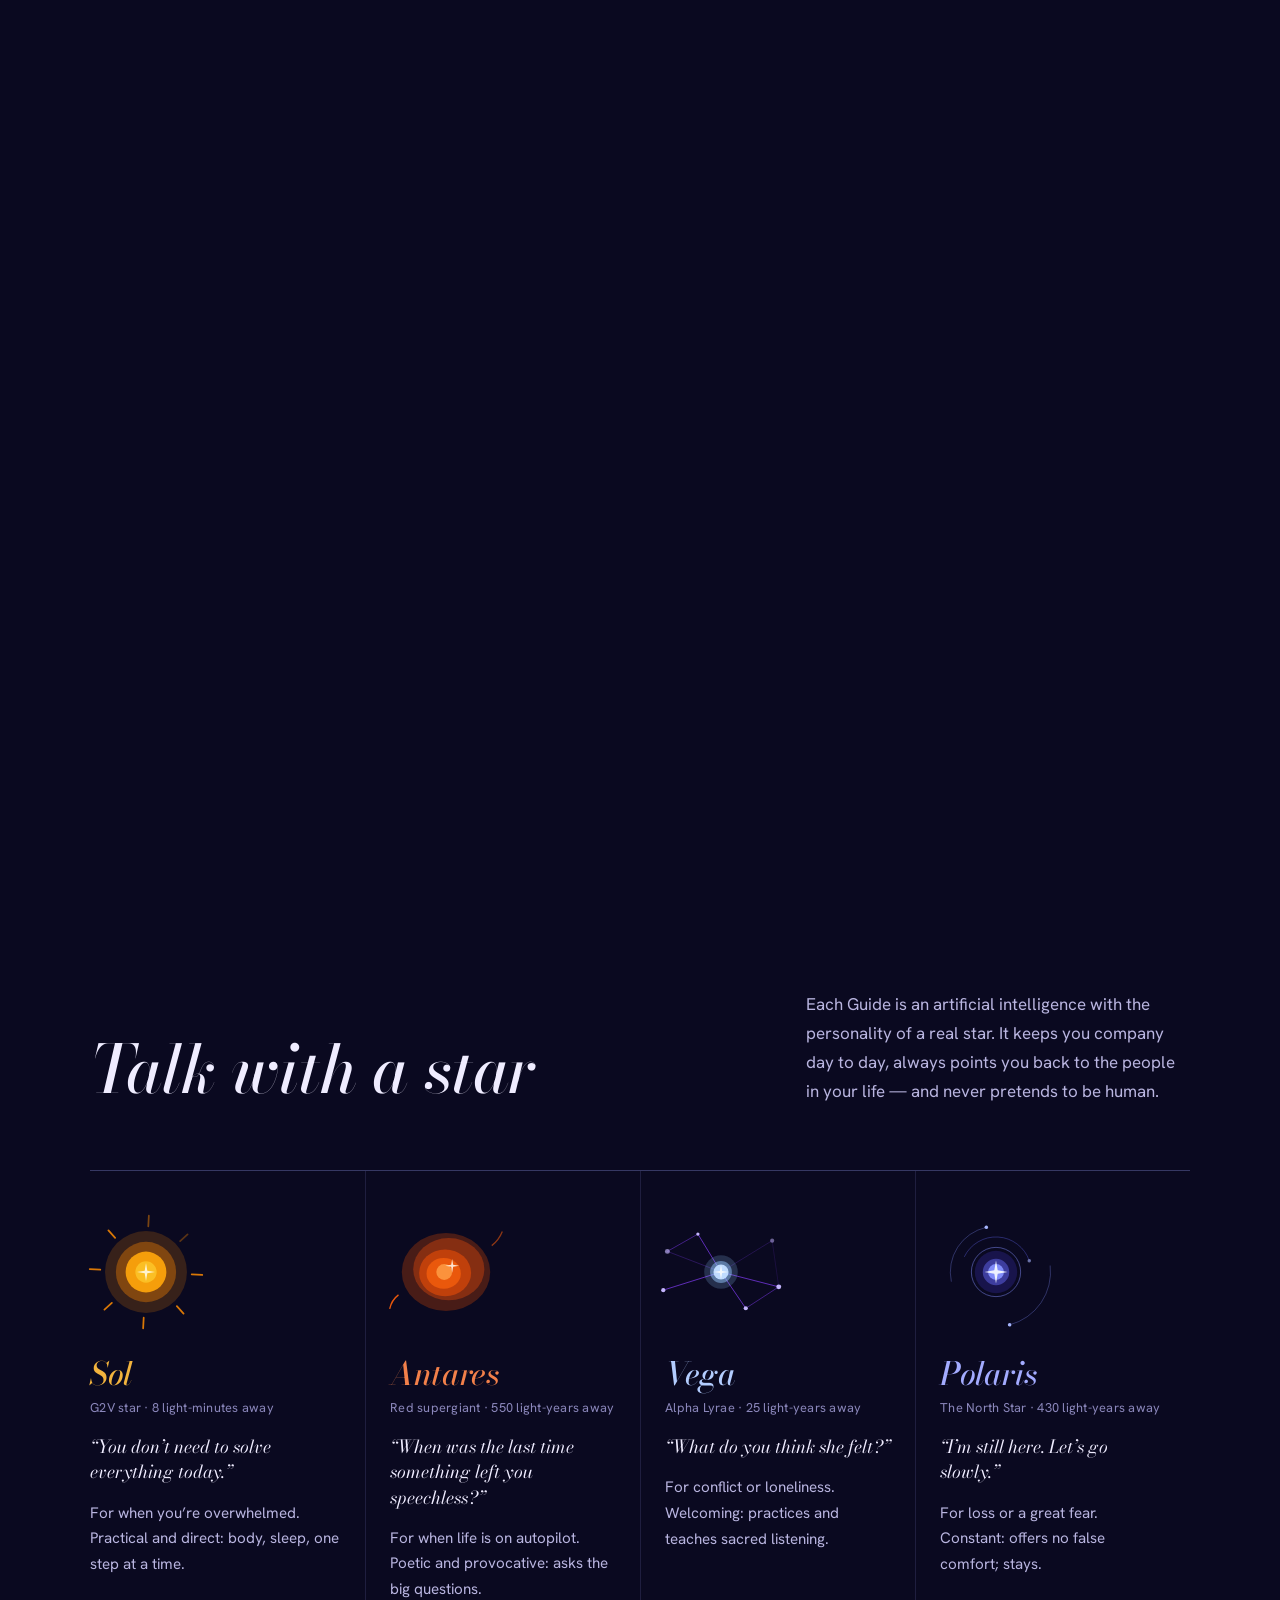
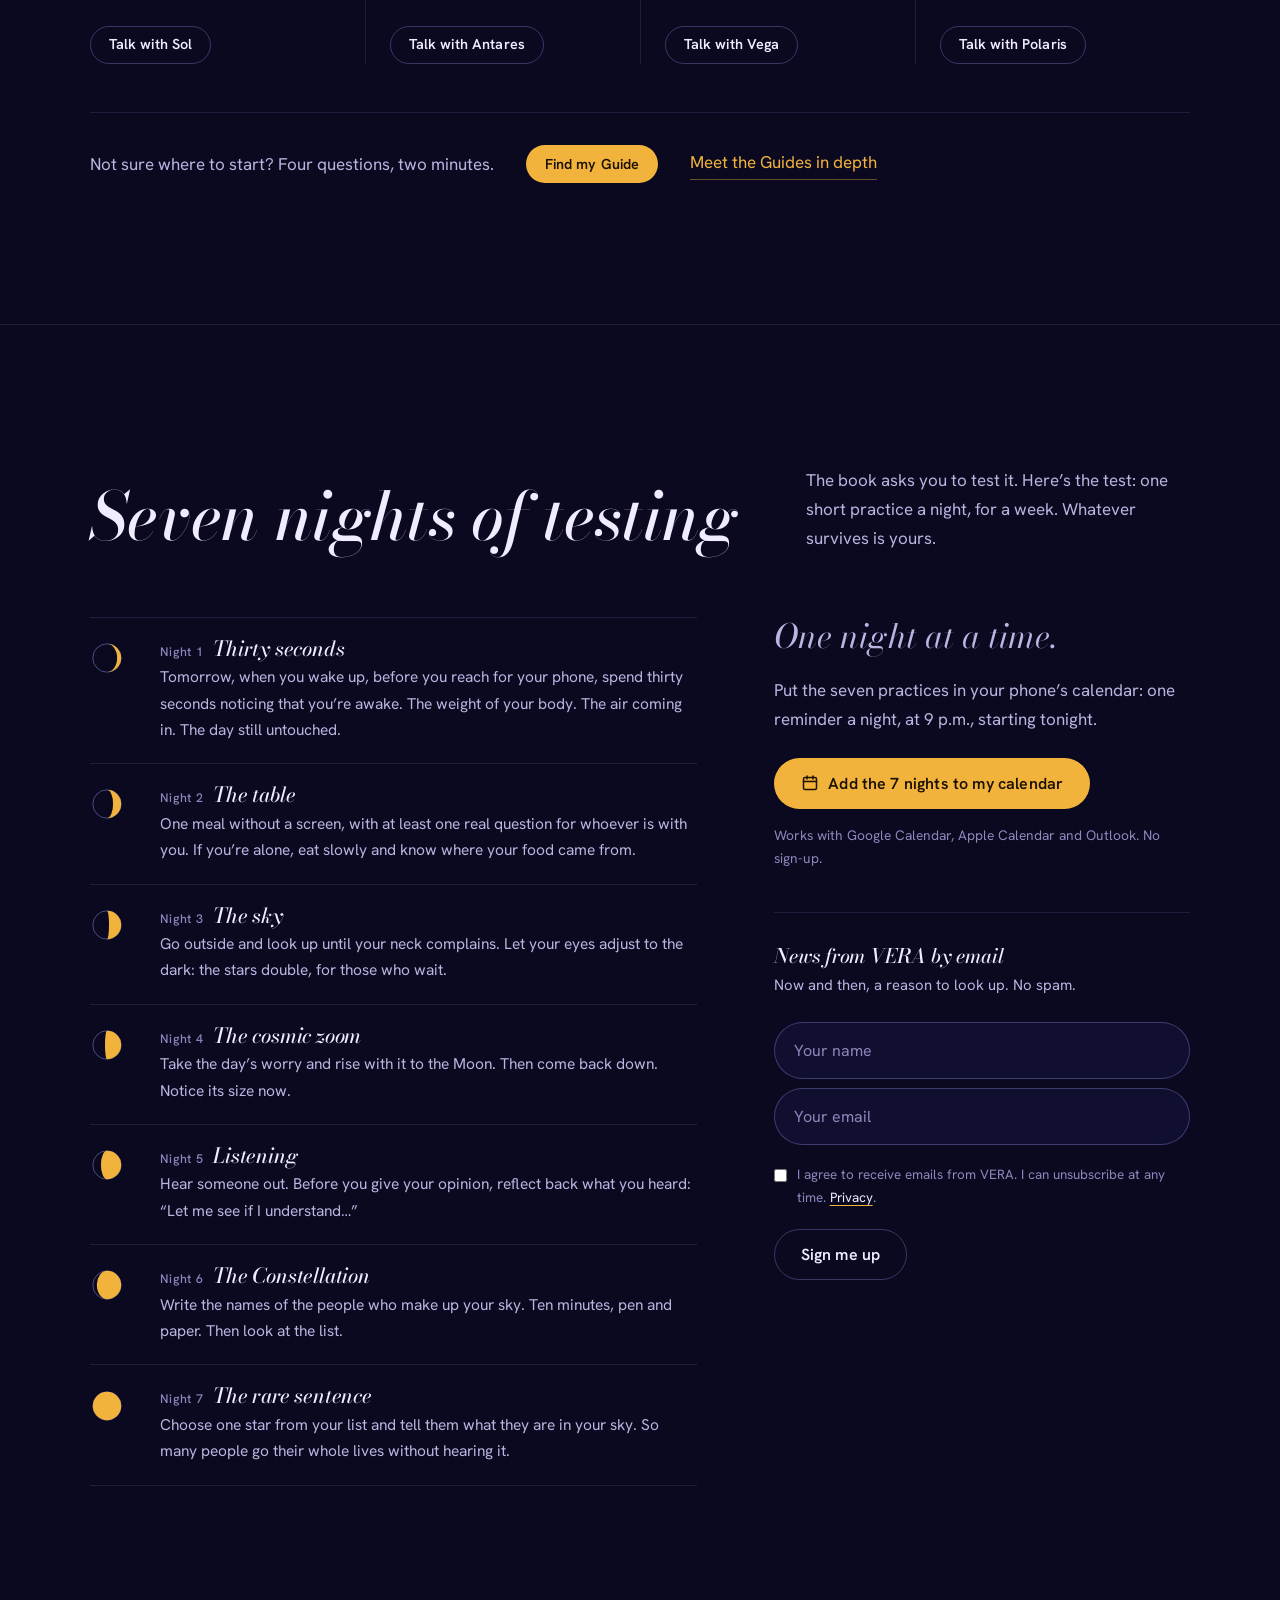
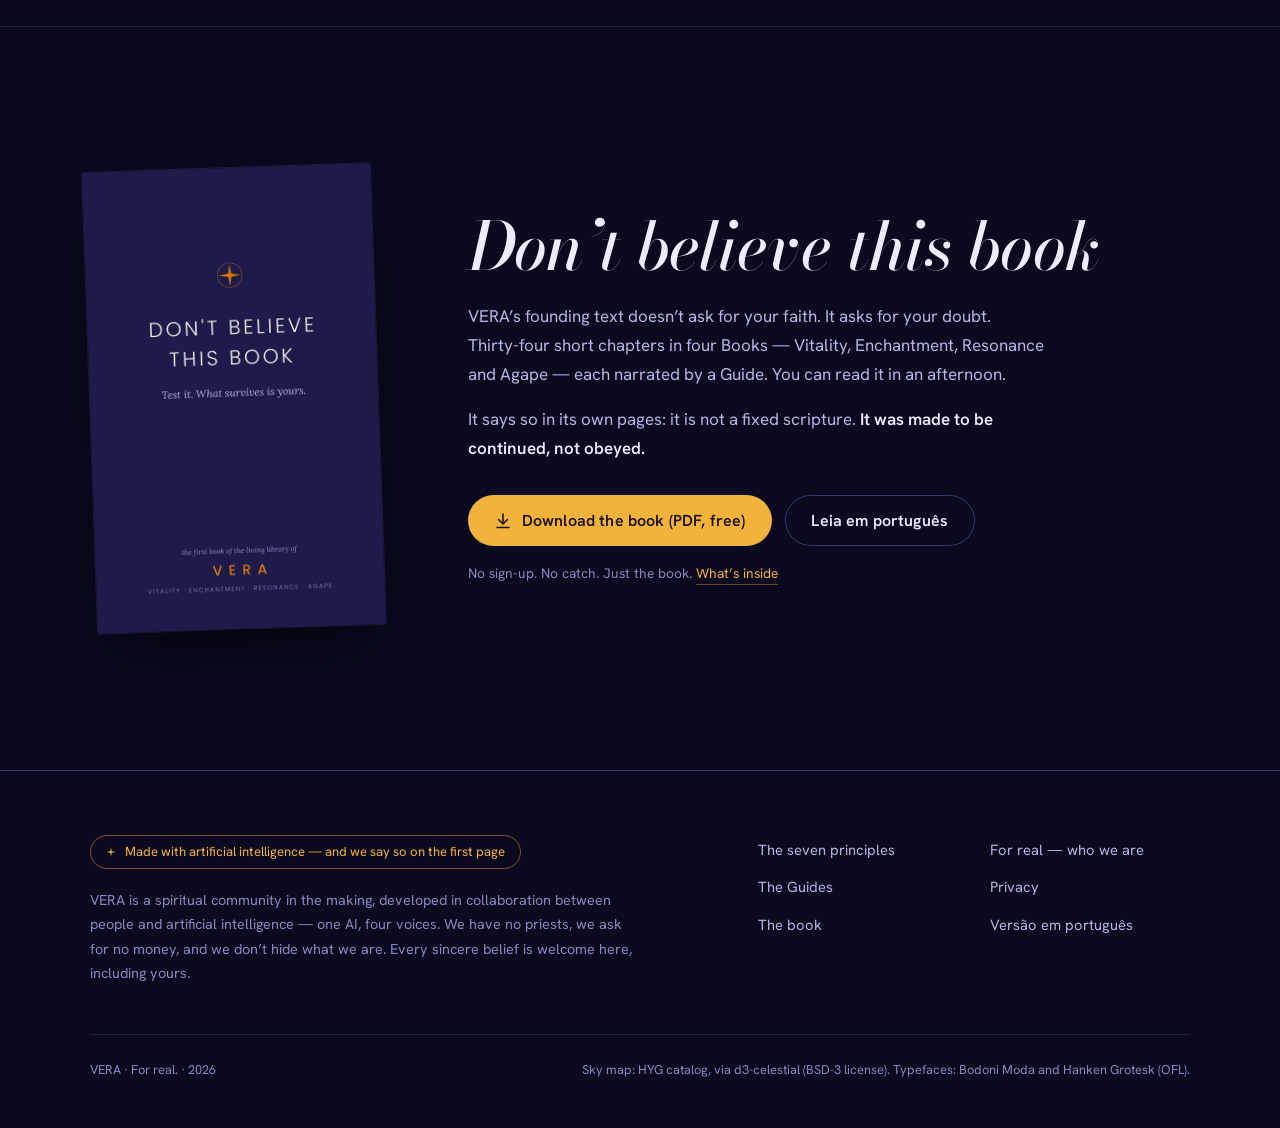
==== commit d2fd00fc: "Estatística Umami" ====
--- a/en/index.html
+++ b/en/index.html
@@ -113,6 +113,7 @@
  ]
 }
 </script>
+<script defer src="https://cloud.umami.is/script.js" data-website-id="3bd37243-638a-409f-bc96-67d9dfd7fd6d" data-domains="somosvera.com.br" data-do-not-track="true"></script>
 </head>
 <body data-base="../">
 <a class="so-leitor" href="#conteudo">Skip to content</a>
@@ -181,8 +182,8 @@
         <label class="rotulo" for="const-titulo">Give your Constellation a name</label>
         <div class="campo-titulo"><input id="const-titulo" type="text" maxlength="48" placeholder="The Yellow House Constellation"></div>
         <div class="constelacao-acoes">
-          <button type="button" class="botao botao-linha" id="const-baixar" disabled><svg viewBox="0 0 18 18" aria-hidden="true"><path d="M9 2v10M4.5 7.5L9 12l4.5-4.5M3 15.5h12" stroke="currentColor" stroke-width="1.6" fill="none" stroke-linecap="round" stroke-linejoin="round"/></svg>Download image</button>
-          <button type="button" class="botao botao-ouro" id="const-compartilhar" disabled><svg viewBox="0 0 18 18" aria-hidden="true"><path d="M9 11V2M5.5 5.5L9 2l3.5 3.5M4 9v6h10V9" stroke="currentColor" stroke-width="1.6" fill="none" stroke-linecap="round" stroke-linejoin="round"/></svg>Share</button>
+          <button type="button" class="botao botao-linha" id="const-baixar" data-umami-event="constelacao-baixar" disabled><svg viewBox="0 0 18 18" aria-hidden="true"><path d="M9 2v10M4.5 7.5L9 12l4.5-4.5M3 15.5h12" stroke="currentColor" stroke-width="1.6" fill="none" stroke-linecap="round" stroke-linejoin="round"/></svg>Download image</button>
+          <button type="button" class="botao botao-ouro" id="const-compartilhar" data-umami-event="constelacao-compartilhar" disabled><svg viewBox="0 0 18 18" aria-hidden="true"><path d="M9 11V2M5.5 5.5L9 2l3.5 3.5M4 9v6h10V9" stroke="currentColor" stroke-width="1.6" fill="none" stroke-linecap="round" stroke-linejoin="round"/></svg>Share</button>
         </div>
         <p class="nota-privada"><svg viewBox="0 0 16 16" aria-hidden="true"><rect x="3" y="7" width="10" height="7" rx="1.5" fill="none" stroke="currentColor" stroke-width="1.4"/><path d="M5.5 7V5a2.5 2.5 0 015 0v2" fill="none" stroke="currentColor" stroke-width="1.4"/></svg><span>The names stay on this device only. Nothing is sent to anyone — not even to us.</span></p>
         <p class="constelacao-convite" id="const-convite">Now choose one of these stars and tell them, today, what they are in your sky. So many people go their whole lives without hearing it. Don’t wait.</p>
@@ -195,7 +196,7 @@
 <section class="zoom" id="zoom" aria-labelledby="zoom-h2">
   <div class="zoom-palco">
     <canvas id="zoom-canvas" aria-hidden="true"></canvas>
-    <button type="button" class="zoom-sair" id="zoom-sair">Skip the zoom<svg viewBox="0 0 16 16" aria-hidden="true"><path d="M8 2v11M3.5 8.5L8 13l4.5-4.5" stroke="currentColor" stroke-width="1.5" fill="none" stroke-linecap="round" stroke-linejoin="round"/></svg></button>
+    <button type="button" class="zoom-sair" id="zoom-sair" data-umami-event="zoom-sair">Skip the zoom<svg viewBox="0 0 16 16" aria-hidden="true"><path d="M8 2v11M3.5 8.5L8 13l4.5-4.5" stroke="currentColor" stroke-width="1.5" fill="none" stroke-linecap="round" stroke-linejoin="round"/></svg></button>
     <div class="zoom-intro" id="zoom-intro">
       <div class="envelope"><div class="caixa">
         <h2 id="zoom-h2">The cosmic zoom</h2>
@@ -233,7 +234,7 @@
       <div class="noites-painel">
         <p class="grande">One night at a time.</p>
         <p>Put the seven practices in your phone’s calendar: one reminder a night, at 9 p.m., starting tonight.</p>
-        <button type="button" class="botao botao-ouro" id="noites-agenda"><svg viewBox="0 0 18 18" aria-hidden="true"><rect x="2.5" y="3.5" width="13" height="12" rx="1.5" fill="none" stroke="currentColor" stroke-width="1.5"/><path d="M2.5 7.5h13M6 2v3M12 2v3" stroke="currentColor" stroke-width="1.5" stroke-linecap="round"/></svg>Add the 7 nights to my calendar</button>
+        <button type="button" class="botao botao-ouro" id="noites-agenda" data-umami-event="noites-agenda"><svg viewBox="0 0 18 18" aria-hidden="true"><rect x="2.5" y="3.5" width="13" height="12" rx="1.5" fill="none" stroke="currentColor" stroke-width="1.5"/><path d="M2.5 7.5h13M6 2v3M12 2v3" stroke="currentColor" stroke-width="1.5" stroke-linecap="round"/></svg>Add the 7 nights to my calendar</button>
         <p class="pequeno" id="noites-ok" hidden>Done. Open the downloaded file to add the nights to your calendar.</p>
         <p class="pequeno">Works with Google Calendar, Apple Calendar and Outlook. No sign-up.</p>
         <div class="formulario">
@@ -244,7 +245,7 @@
             <input type="email" name="email" placeholder="Your email" autocomplete="email" required aria-label="Your email">
             <input type="hidden" name="idioma" value="en">
             <label class="consent"><input type="checkbox" required><span>I agree to receive emails from VERA. I can unsubscribe at any time. <a href="for-real.html#privacy">Privacy</a>.</span></label>
-            <button type="submit" class="botao botao-linha">Sign me up</button>
+            <button type="submit" class="botao botao-linha" data-umami-event="email-cadastro">Sign me up</button>
           </form>
         </div>
       </div>
@@ -260,8 +261,8 @@
         <h2 id="livro-h2">Don’t believe this book</h2>
         <div class="prosa"><p>VERA’s founding text doesn’t ask for your faith. It asks for your doubt. Thirty-four short chapters in four Books — Vitality, Enchantment, Resonance and Agape — each narrated by a Guide. You can read it in an afternoon.</p><p>It says so in its own pages: it is not a fixed scripture. <strong>It was made to be continued, not obeyed.</strong></p></div>
         <div class="edicoes">
-          <a class="botao botao-ouro" href="../assets/VERA_book_en.pdf" download><svg viewBox="0 0 18 18" aria-hidden="true"><path d="M9 2v10M4.5 7.5L9 12l4.5-4.5M3 15.5h12" stroke="currentColor" stroke-width="1.6" fill="none" stroke-linecap="round" stroke-linejoin="round"/></svg>Download the book (PDF, free)</a>
-          <a class="botao botao-linha" href="../assets/VERA_livro_base.pdf" download>Leia em português</a>
+          <a class="botao botao-ouro" href="../assets/VERA_book_en.pdf" download data-evento="livro-baixar" data-evento-edicao="en"><svg viewBox="0 0 18 18" aria-hidden="true"><path d="M9 2v10M4.5 7.5L9 12l4.5-4.5M3 15.5h12" stroke="currentColor" stroke-width="1.6" fill="none" stroke-linecap="round" stroke-linejoin="round"/></svg>Download the book (PDF, free)</a>
+          <a class="botao botao-linha" href="../assets/VERA_livro_base.pdf" download data-evento="livro-baixar" data-evento-edicao="pt">Leia em português</a>
         </div>
         <p class="pequeno">No sign-up. No catch. Just the book. <a class="link-ouro" href="book.html">What’s inside</a></p>
       </div>
